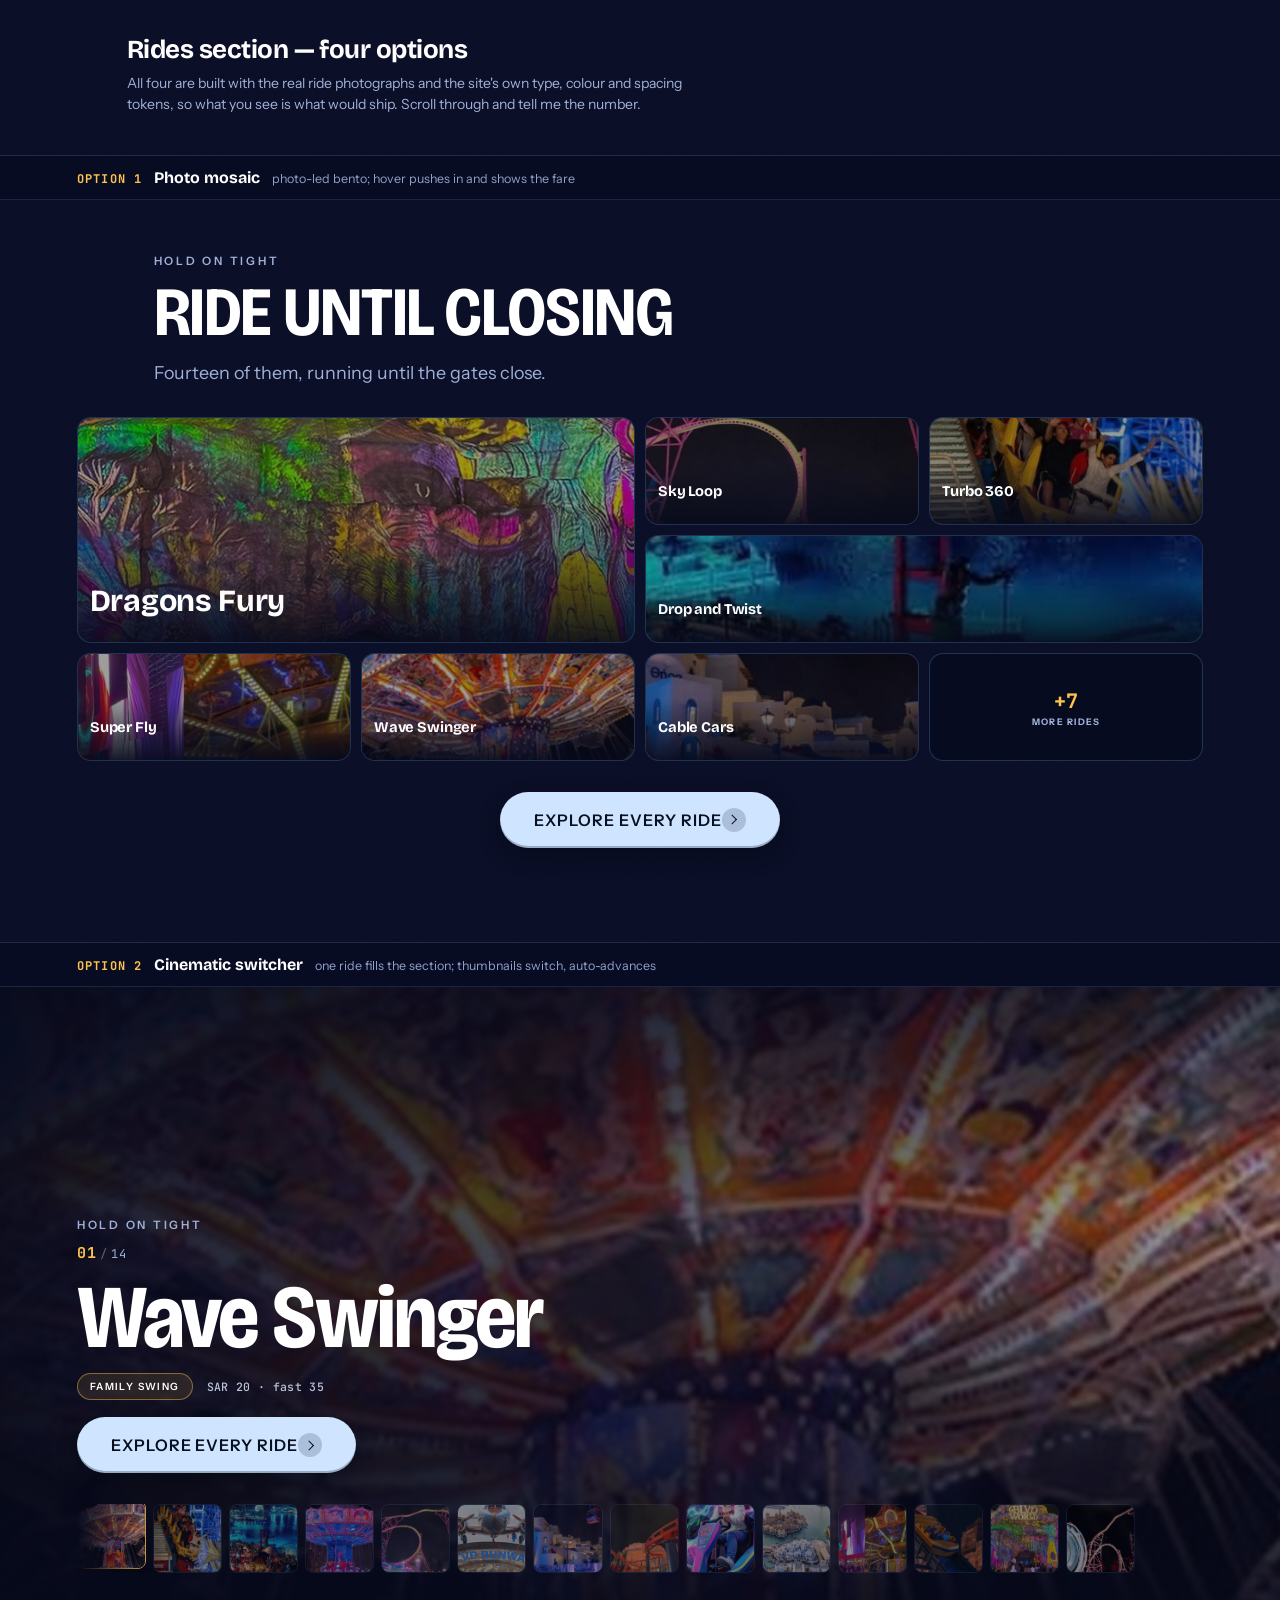
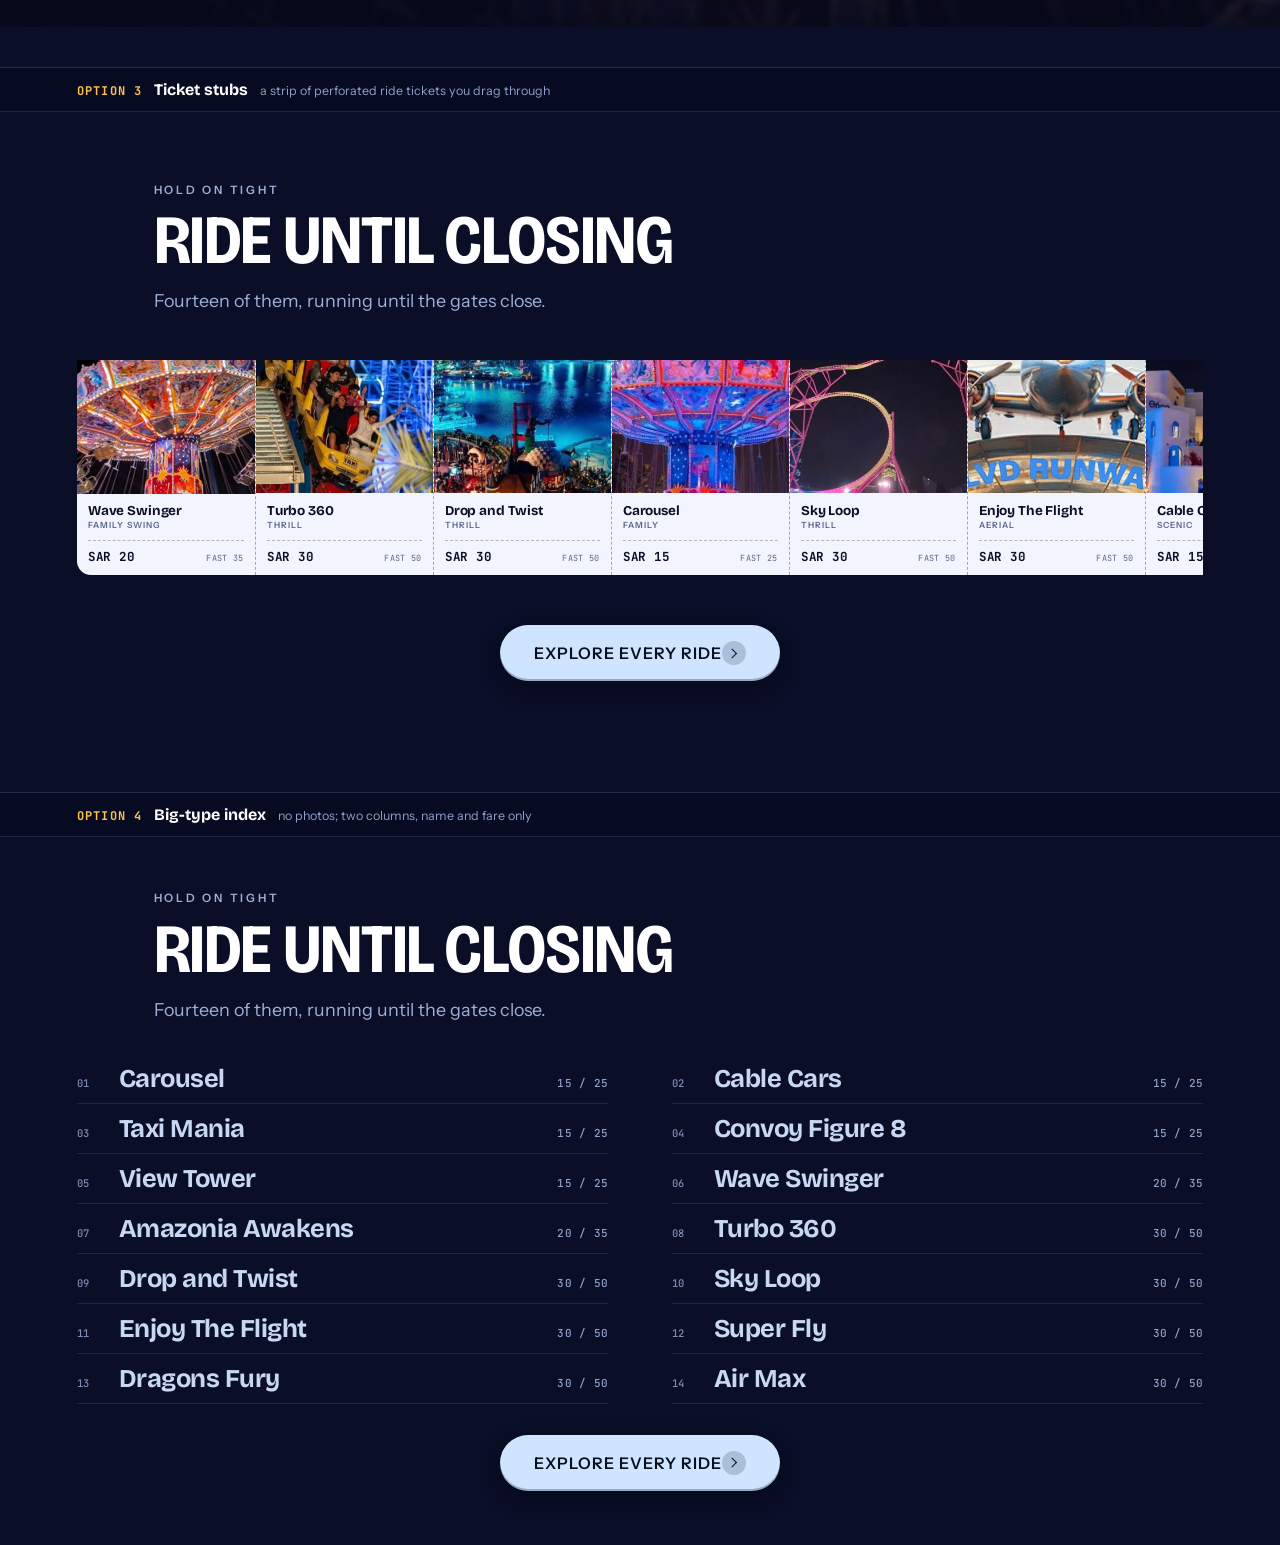
==== rides-options.html @ 9989fc98 "Zone descriptions to one line; add a rides-section comparison page The zone caption wrapped to two l" ====
<!DOCTYPE html>
<html lang="en">
<head>
<meta charset="UTF-8" />
<meta name="viewport" content="width=device-width, initial-scale=1.0" />
<title>Rides section — four options</title>
<link rel="preconnect" href="https://fonts.googleapis.com" />
<link rel="preconnect" href="https://fonts.gstatic.com" crossorigin />
<link href="https://fonts.googleapis.com/css2?family=Bricolage+Grotesque:opsz,wdth,wght@12..96,75..100,600..800&family=Instrument+Sans:wght@400;500;600;700&family=JetBrains+Mono:wght@400;500;700&display=swap" rel="stylesheet" />
<link rel="stylesheet" href="css/main.css?v=372" />
<style>
  /* just the scaffolding for comparing — none of this ships.
     main.css locks html/body for the app shell, so this page unlocks them. */
  html, body { height: auto !important; overflow: visible !important; }
  body { background: #0a0e26; }
  .pick { padding: 34px var(--sec-x) 0; max-width: 1180px; margin-inline: auto; }
  .pick h1 { font-family: var(--disp); font-weight: 700; font-size: 26px; color: #fff; letter-spacing: -.02em; }
  .pick p { font-family: var(--body); color: #9fb0d8; font-size: 14px; margin-top: 8px; max-width: 62ch; line-height: 1.5; }
  .opt { position: relative; border-top: 1px solid rgba(124,196,255,.16); margin-top: 40px; }
  .opt-tag {
    position: sticky; top: 0; z-index: 40;
    display: flex; align-items: baseline; gap: 12px;
    padding: 12px var(--sec-x); background: rgba(8,12,34,.94); backdrop-filter: blur(10px);
    border-bottom: 1px solid rgba(124,196,255,.14);
  }
  .opt-tag b { font-family: var(--mono); font-size: 12px; font-weight: 700; color: var(--pick); letter-spacing: .1em; }
  .opt-tag span { font-family: var(--disp); font-weight: 700; font-size: 16px; color: #fff; }
  .opt-tag i { font-family: var(--body); font-style: normal; font-size: 12.5px; color: #8fa0c8; }
  .stage { min-height: 640px; display: grid; }
</style>
</head>
<body class="typo-body">

<div class="pick">
  <h1>Rides section — four options</h1>
  <p>All four are built with the real ride photographs and the site's own type, colour and spacing
     tokens, so what you see is what would ship. Scroll through and tell me the number.</p>
</div>

<!-- ══════════ A — PHOTO MOSAIC ══════════ -->
<section class="opt">
  <div class="opt-tag"><b>OPTION 1</b><span>Photo mosaic</span><i>photo-led bento; hover pushes in and shows the fare</i></div>
  <div class="stage">
    <section class="ridemos" id="opt-mosaic">
      <div class="rt-head">
        <p class="eyebrow"><span class="sec-num">02</span> HOLD ON TIGHT</p>
        <h2 class="sec-title">RIDE UNTIL CLOSING</h2>
        <p class="sec-sub">Fourteen of them, running until the gates close.</p>
      </div>
      <div class="rm-grid" id="rm-grid"></div>
      <div class="rt-foot">
        <a class="pill solid big-pill" href="#">EXPLORE EVERY RIDE<i class="rc-arrow"></i></a>
      </div>
    </section>
  </div>
</section>

<!-- ══════════ B — CINEMATIC SWITCHER ══════════ -->
<section class="opt">
  <div class="opt-tag"><b>OPTION 2</b><span>Cinematic switcher</span><i>one ride fills the section; thumbnails switch, auto-advances</i></div>
  <div class="stage">
    <section class="ridecine" id="opt-cine">
      <div class="rc-plates" id="rc-plates"></div>
      <div class="rc-veil"></div>
      <div class="rc-copy">
        <p class="eyebrow"><span class="sec-num">02</span> HOLD ON TIGHT</p>
        <p class="rc-idx"><b id="rc-no">01</b><i>/</i>14</p>
        <h2 class="sec-title" id="rc-name">Wave Swinger</h2>
        <p class="rc-meta"><span id="rc-kind">FAMILY SWING</span><em id="rc-fare">SAR 20 · fast 35</em></p>
        <a class="pill solid big-pill" href="#">EXPLORE EVERY RIDE<i class="rc-arrow"></i></a>
      </div>
      <div class="rc-strip" id="rc-strip"></div>
    </section>
  </div>
</section>

<!-- ══════════ C — TICKET STUBS ══════════ -->
<section class="opt">
  <div class="opt-tag"><b>OPTION 3</b><span>Ticket stubs</span><i>a strip of perforated ride tickets you drag through</i></div>
  <div class="stage">
    <section class="ridestub" id="opt-stub">
      <div class="rt-head">
        <p class="eyebrow"><span class="sec-num">02</span> HOLD ON TIGHT</p>
        <h2 class="sec-title">RIDE UNTIL CLOSING</h2>
        <p class="sec-sub">Fourteen of them, running until the gates close.</p>
      </div>
      <div class="rs-strip" id="rs-strip"></div>
      <div class="rt-foot">
        <a class="pill solid big-pill" href="#">EXPLORE EVERY RIDE<i class="rc-arrow"></i></a>
      </div>
    </section>
  </div>
</section>

<!-- ══════════ D — BIG-TYPE INDEX ══════════ -->
<section class="opt">
  <div class="opt-tag"><b>OPTION 4</b><span>Big-type index</span><i>no photos; two columns, name and fare only</i></div>
  <div class="stage">
    <section class="rideidx" id="opt-idx">
      <div class="rt-head">
        <p class="eyebrow"><span class="sec-num">02</span> HOLD ON TIGHT</p>
        <h2 class="sec-title">RIDE UNTIL CLOSING</h2>
        <p class="sec-sub">Fourteen of them, running until the gates close.</p>
      </div>
      <ol class="ri-list" id="ri-list"></ol>
      <div class="rt-foot">
        <a class="pill solid big-pill" href="#">EXPLORE EVERY RIDE<i class="rc-arrow"></i></a>
      </div>
    </section>
  </div>
</section>

<style>
/* ══════════ 1 · PHOTO MOSAIC ══════════ */
.ridemos {
  padding: var(--sec-y) var(--sec-x);
  display: grid; justify-items: center; align-content: center; gap: var(--sp-4);
}
.ridemos > * { width: 100%; max-width: min(1180px, 100%); }
.rm-grid {
  display: grid; gap: 10px;
  grid-template-columns: repeat(4, minmax(0, 1fr));
  grid-auto-rows: clamp(84px, 12vh, 118px);
}
.rm-tile {
  position: relative; display: block; overflow: hidden;
  border-radius: var(--r-md); border: var(--b-1); background: var(--s-well);
  transition: transform .5s var(--ease), border-color .5s var(--ease), box-shadow .5s var(--ease);
}
.rm-tile:nth-child(1) { grid-column: span 2; grid-row: span 2; }
.rm-tile:nth-child(4) { grid-column: span 2; }
.rm-tile img {
  position: absolute; inset: 0; width: 100%; height: 100%; object-fit: cover;
  filter: saturate(.95) brightness(.62); transition: filter .5s var(--ease), transform .7s var(--ease);
}
.rm-tile::after {
  content: ''; position: absolute; inset: 0;
  background: linear-gradient(180deg, transparent 42%, rgba(6,9,26,.9) 100%);
}
.rm-cap {
  position: absolute; left: 12px; right: 12px; bottom: 10px; z-index: 2;
  display: grid; gap: 2px;
}
.rm-cap b {
  font-family: var(--disp); font-weight: 700; color: #fff; line-height: 1.05;
  font-size: clamp(12px, 1.15vw, 15px); letter-spacing: -.01em;
}
.rm-tile:nth-child(1) .rm-cap b { font-size: clamp(20px, 2.4vw, 34px); }
.rm-cap span {
  font-family: var(--mono); font-size: 9.5px; font-weight: 500; color: rgba(226,236,255,.7);
  opacity: 0; transform: translateY(4px);
  transition: opacity .4s var(--ease), transform .4s var(--ease);
}
.rm-tile:hover { transform: translateY(-4px); border-color: var(--b-3); box-shadow: var(--sh-2); }
.rm-tile:hover img { filter: saturate(1.05) brightness(.86); transform: scale(1.05); }
.rm-tile:hover .rm-cap span { opacity: 1; transform: translateY(0); }
.rm-more {
  display: grid; place-content: center; gap: 2px; text-align: center;
  border-radius: var(--r-md); border: var(--b-2); background: var(--s-float);
  font-family: var(--disp); font-weight: 700; color: #fff;
}
.rm-more b { font-family: var(--mono); font-size: 20px; color: var(--pick); }
.rm-more span { font-family: var(--ui); font-size: 9px; letter-spacing: .14em; color: #9fb0d8; text-transform: uppercase; }

/* ══════════ 2 · CINEMATIC SWITCHER ══════════ */
.ridecine {
  position: relative; overflow: hidden; min-height: 640px;
  display: grid; align-content: end; gap: var(--sp-4);
  padding: var(--sec-y) var(--sec-x);
}
.rc-plates { position: absolute; inset: 0; }
.rc-plate { position: absolute; inset: 0; opacity: 0; transition: opacity 1s var(--ease); }
.rc-plate.on { opacity: 1; }
.rc-plate img { width: 100%; height: 100%; object-fit: cover; transform: scale(1.04); }
.rc-veil {
  position: absolute; inset: 0;
  background:
    linear-gradient(90deg, rgba(6,9,26,.94) 0%, rgba(6,9,26,.7) 46%, rgba(6,9,26,.34) 100%),
    linear-gradient(180deg, rgba(6,9,26,.7), transparent 34%, rgba(6,9,26,.92));
}
.rc-copy {
  position: relative; z-index: 2; display: grid; justify-items: start; gap: var(--sp-2);
  width: 100%; max-width: min(1180px, 100%); margin-inline: auto;
}
.rc-idx { font-family: var(--mono); font-size: 12px; color: #9fb0d8; letter-spacing: .08em; }
.rc-idx b { color: var(--pick); font-weight: 700; font-size: 15px; }
.rc-idx i { opacity: .5; padding: 0 3px; font-style: normal; }
.ridecine .sec-title { text-align: left; font-size: clamp(38px, 7vw, 92px); }
.rc-meta { display: flex; align-items: center; gap: 14px; }
.rc-meta span {
  font-family: var(--ui); font-weight: 600; font-size: 10px; letter-spacing: .14em;
  text-transform: uppercase; color: #fff;
  padding: 6px 12px; border-radius: var(--r-pill); border: var(--b-gold); background: var(--s-gold);
}
.rc-meta em {
  font-family: var(--mono); font-style: normal; font-size: 11.5px; font-weight: 500;
  color: rgba(226,236,255,.82); letter-spacing: .03em;
}
.rc-copy .pill { margin-top: 6px; }
.rc-strip {
  position: relative; z-index: 2;
  display: flex; gap: 7px; overflow-x: auto; scrollbar-width: none;
  width: 100%; max-width: min(1180px, 100%); margin-inline: auto;
}
.rc-strip::-webkit-scrollbar { display: none; }
.rc-thumb {
  position: relative; flex: none; width: clamp(48px, 5.4vw, 70px); aspect-ratio: 1;
  border-radius: var(--r-sm); overflow: hidden; cursor: pointer;
  border: 1px solid rgba(124,196,255,.2); opacity: .5;
  transition: opacity .4s var(--ease), transform .4s var(--ease), border-color .4s var(--ease);
}
.rc-thumb img { width: 100%; height: 100%; object-fit: cover; }
.rc-thumb:hover { opacity: .85; transform: translateY(-2px); }
.rc-thumb.on { opacity: 1; border-color: var(--pick); transform: translateY(-4px); box-shadow: var(--sh-1); }

/* ══════════ 3 · TICKET STUBS ══════════ */
.ridestub {
  padding: var(--sec-y) var(--sec-x);
  display: grid; justify-items: center; align-content: center; gap: var(--sp-4);
}
.ridestub > * { width: 100%; max-width: min(1180px, 100%); }
.rs-strip {
  display: flex; gap: 0; overflow-x: auto; padding: 14px 0 20px;
  scrollbar-width: none; scroll-snap-type: x proximity;
}
.rs-strip::-webkit-scrollbar { display: none; }
.rs-stub {
  position: relative; flex: none; scroll-snap-align: center;
  width: clamp(132px, 15vw, 178px);
  display: grid; grid-template-rows: 1fr auto auto;
  background: #f2f5fd; color: #0a0f28; cursor: pointer;
  transition: transform .45s var(--ease), box-shadow .45s var(--ease);
  /* the perforation between stubs */
  border-left: 1.5px dashed rgba(10,15,40,.34);
}
.rs-stub:first-child { border-left: 0; border-radius: var(--r-md) 0 0 var(--r-md); }
.rs-stub:last-child  { border-radius: 0 var(--r-md) var(--r-md) 0; }
.rs-shot { position: relative; overflow: hidden; aspect-ratio: 4/3; background: #0a0f28; }
.rs-shot img { width: 100%; height: 100%; object-fit: cover; }
.rs-body { padding: 9px 11px 4px; display: grid; gap: 2px; }
.rs-body b { font-family: var(--disp); font-weight: 700; font-size: 13.5px; line-height: 1.12; letter-spacing: -.01em; }
.rs-body span { font-family: var(--ui); font-size: 8.5px; font-weight: 600; letter-spacing: .12em; text-transform: uppercase; color: #5a6690; }
.rs-foot {
  margin: 6px 11px 10px; padding-top: 7px; border-top: 1px dashed rgba(10,15,40,.28);
  display: flex; align-items: baseline; justify-content: space-between;
}
.rs-foot em { font-family: var(--mono); font-style: normal; font-weight: 700; font-size: 12.5px; letter-spacing: -.02em; }
.rs-foot i { font-family: var(--mono); font-style: normal; font-size: 8.5px; color: #5a6690; letter-spacing: .04em; }
.rs-stub:hover { transform: translateY(-9px) rotate(-1deg); box-shadow: var(--sh-3); z-index: 3; }
.rs-hint { font-family: var(--mono); font-size: 10px; color: #8fa0c8; letter-spacing: .1em; text-align: center; }

/* ══════════ 4 · BIG-TYPE INDEX ══════════ */
.rideidx {
  padding: var(--sec-y) var(--sec-x);
  display: grid; justify-items: center; align-content: center; gap: var(--sp-4);
}
.rideidx > * { width: 100%; max-width: min(1180px, 100%); }
.ri-list {
  list-style: none; margin: 0; padding: 0;
  display: grid; grid-template-columns: repeat(2, minmax(0, 1fr)); column-gap: clamp(28px, 5vw, 72px);
}
.ri-row {
  display: grid; grid-template-columns: 30px 1fr auto; align-items: baseline; gap: 12px;
  padding: 9px 0; border-bottom: 1px solid rgba(124,196,255,.13);
  cursor: pointer; transition: border-color .35s var(--ease);
}
.ri-row:hover { border-color: rgba(255,194,77,.5); }
.ri-no { font-family: var(--mono); font-size: 10.5px; font-weight: 500; color: #7f8db4; }
.ri-name {
  font-family: var(--disp); font-weight: 700; font-size: clamp(17px, 2vw, 26px);
  letter-spacing: -.02em; color: #c8d7f2; transition: color .35s var(--ease);
}
.ri-row:hover .ri-name { color: #fff; }
.ri-fare { font-family: var(--mono); font-size: 11px; font-weight: 500; color: #8fa0c8; letter-spacing: .02em; }
.ri-row:hover .ri-fare { color: var(--pick); }
@media (max-width: 720px) { .ri-list { grid-template-columns: minmax(0, 1fr); } .rm-grid { grid-template-columns: repeat(2, minmax(0,1fr)); } }
</style>

<script src="js/data.js?v=372"></script>
<script>
(function () {
  const R = window.WBK.rides;
  const HEAT = { THRILL: 3, AERIAL: 3, ADVENTURE: 2, "FAMILY SWING": 2, FAMILY: 1, SCENIC: 1 };

  /* 1 — mosaic: the seven biggest names get a tile, the rest a counter */
  const FEATURE = ["Dragons Fury", "Sky Loop", "Turbo 360", "Drop and Twist", "Super Fly", "Wave Swinger", "Cable Cars"];
  const feat = FEATURE.map((n) => R.find((r) => r.name === n)).filter(Boolean);
  document.getElementById("rm-grid").innerHTML =
    feat.map((r) => `
      <a class="rm-tile" href="#">
        <img src="img/rides/${r.img}" alt="${r.name}" loading="lazy">
        <span class="rm-cap"><b>${r.name}</b><span>SAR ${r.reg} · fast ${r.fast}</span></span>
      </a>`).join("") +
    `<a class="rm-more" href="#"><b>+${R.length - feat.length}</b><span>more rides</span></a>`;

  /* 2 — cinematic switcher */
  const plates = document.getElementById("rc-plates");
  const strip = document.getElementById("rc-strip");
  plates.innerHTML = R.map((r, i) => `
    <div class="rc-plate${i ? "" : " on"}"><img src="img/rides/${r.img}" alt="" loading="${i ? "lazy" : "eager"}"></div>`).join("");
  strip.innerHTML = R.map((r, i) => `
    <button class="rc-thumb${i ? "" : " on"}" data-i="${i}" aria-label="${r.name}">
      <img src="img/rides/${r.img}" alt="" loading="lazy"></button>`).join("");
  const pl = [...plates.children], th = [...strip.children];
  const no = document.getElementById("rc-no"), nm = document.getElementById("rc-name");
  const kd = document.getElementById("rc-kind"), fa = document.getElementById("rc-fare");
  let ci = 0, timer = null;
  function goCine(i) {
    ci = (i + R.length) % R.length;
    const r = R[ci];
    pl.forEach((p, n) => p.classList.toggle("on", n === ci));
    th.forEach((t, n) => t.classList.toggle("on", n === ci));
    no.textContent = String(ci + 1).padStart(2, "0");
    nm.textContent = r.name; kd.textContent = r.kind;
    fa.textContent = `SAR ${r.reg} · fast ${r.fast}`;
    th[ci].scrollIntoView({ inline: "center", block: "nearest", behavior: "smooth" });
  }
  strip.addEventListener("click", (e) => {
    const t = e.target.closest(".rc-thumb");
    if (t) { clearInterval(timer); goCine(+t.dataset.i); }
  });
  timer = setInterval(() => goCine(ci + 1), 3800);

  /* 3 — ticket stubs */
  document.getElementById("rs-strip").innerHTML = R.map((r) => `
    <div class="rs-stub">
      <span class="rs-shot"><img src="img/rides/${r.img}" alt="" loading="lazy"></span>
      <div class="rs-body"><b>${r.name}</b><span>${r.kind}</span></div>
      <div class="rs-foot"><em>SAR ${r.reg}</em><i>FAST ${r.fast}</i></div>
    </div>`).join("");

  /* 4 — big-type index, sorted gentlest first */
  const sorted = [...R].sort((a, b) => (HEAT[a.kind] || 2) - (HEAT[b.kind] || 2));
  document.getElementById("ri-list").innerHTML = sorted.map((r, i) => `
    <li class="ri-row">
      <span class="ri-no">${String(i + 1).padStart(2, "0")}</span>
      <span class="ri-name">${r.name}</span>
      <span class="ri-fare">${r.reg} / ${r.fast}</span>
    </li>`).join("");
})();
</script>
</body>
</html>
---- css/main.css ----
/* ═══════════════ TOKENS ═══════════════ */
:root {
  --bg: #05060f;
  --bg-2: #0a0e2a;
  --ink: #eaf2ff;
  --dim: #9fb0d8;
  --blue: #4da6ff;
  --blue-soft: #9fd0ff;
  --cyan: #35e0ff;
  --magenta: #ff3ec8;
  --purple: #8b5cf6;
  --gold: #ffc24d;
  /* Solid buttons are one flat colour. A gradient on a button reads as a stock
     component rather than a decision, and it fought the mono figures sitting
     next to it. */
  --btn: #cfe4ff;          /* the solid button's face */
  --btn-ink: #08101f;      /* and the ink on it */
  --pick: #ffc24d;         /* a chosen chip */
  /* This is a listings publication — twenty countries, a nightly schedule, a
     rate card — so it is set like a printed programme.
     Bricolage Grotesque carries the display voice: variable on optical size and
     width, with letterforms odd enough (that g, that R) to be recognisable
     rather than the same wide grotesque every dark site reaches for.
     Instrument Sans reads: warm, neutral, unworn.
     JetBrains Mono is for FIGURES ONLY — times, prices, counts, durations, the
     numbers hanging beside each section. Never for prose, never for decoration.
     That is what makes a programme look set rather than styled. */
  --disp: 'Bricolage Grotesque', 'Instrument Sans', system-ui, sans-serif;
  --body: 'Instrument Sans', system-ui, -apple-system, sans-serif;
  --ui: 'Instrument Sans', system-ui, -apple-system, sans-serif;   /* labels, chips, buttons */
  --mono: 'JetBrains Mono', ui-monospace, 'SFMono-Regular', Menlo, monospace;
  --ease: cubic-bezier(.32,.72,0,1);
  --hand: 'Caveat', cursive;
  /* the park map's own backdrop, sampled from the artwork's edges, so the map
     page and the plan on it are one continuous surface */
  --map-bg: #223a76;

  /* ── the design system ──
     Every surface, edge, corner and shadow on the site comes from one of these.
     Sections were each inventing their own — 23 radii, 33 borders, 35 shadows —
     which is why the page read as a dozen styles rather than one. */
  /* corners: pill, card, media, chip */
  --r-pill: 999px;
  --r-lg: 20px;
  --r-md: 14px;
  --r-sm: 8px;
  /* surfaces: a well inside a card, a card, chrome floating over artwork */
  --s-well: rgba(124, 196, 255, .06);
  --s-card: linear-gradient(180deg, rgba(20, 28, 72, .62), rgba(10, 14, 40, .86));
  --s-float: rgba(6, 10, 30, .8);
  --s-gold: rgba(255, 194, 77, .1);
  /* edges: quiet, default, roused, chosen */
  --b-1: 1px solid rgba(124, 196, 255, .14);
  --b-2: 1px solid rgba(124, 196, 255, .22);
  --b-3: 1px solid rgba(199, 226, 255, .5);
  --b-gold: 1px solid rgba(255, 194, 77, .45);
  /* depth: resting, lifted, floating — plus the top-edge highlight */
  --sh-1: 0 8px 20px rgba(2, 4, 14, .4);
  --sh-2: 0 18px 40px rgba(2, 4, 14, .5);
  --sh-3: 0 26px 60px rgba(2, 4, 14, .62);
  --sh-in: inset 0 1px 0 rgba(255, 255, 255, .07);
  /* the rhythm every section is set to */
  --sec-y: clamp(30px, 6vh, 64px);
  --sec-x: 6vw;
  /* one vertical scale, used everywhere instead of a per-section guess:
     sp-2 inside a head, sp-3 head to body, sp-4 between a section's blocks,
     sp-5 where a section needs a real break in it */
  --sp-1: clamp(5px, .7vh, 8px);
  --sp-2: clamp(9px, 1.3vh, 14px);
  --sp-3: clamp(15px, 2.1vh, 24px);
  --sp-4: clamp(24px, 3.4vh, 42px);
  --sp-5: clamp(34px, 5vh, 60px);
}

* { margin: 0; padding: 0; box-sizing: border-box; }
html, body {
  height: 100%; overflow: hidden; background: var(--bg); color: var(--ink);
  font-family: var(--body);
  font-optical-sizing: auto;          /* let both faces pick their size-specific cut */
  -webkit-font-smoothing: antialiased; -moz-osx-font-smoothing: grayscale;
  text-rendering: optimizeLegibility;
}
/* running text gets a comfortable measure and leading */
.sec-sub { max-width: 66ch; }

/* ── one head block per section, set like a programme's ──
   Left-set with the section's number hanging out in the margin beside it, and a
   rule under the eyebrow. Twelve sections had each centre-stacked this
   independently — eyebrow, title, sub, all on the axis — which is the single
   thing that made every section read the same. */
.zs-head, .rc-head, .pk-head, .rx-head, .bd-head, .eats-head, .shows-head,
.gal-head, .faq-head, .sp-head, .pm-head, .rt-head, .cash-head {
  position: relative;
  display: grid; gap: var(--sp-2); justify-items: start; text-align: left;
  width: 100%; max-width: min(1180px, 100%);
  margin-inline: auto; padding: 0 var(--sec-x);
}
.zs-head .sec-title, .rc-head .sec-title, .pk-head .sec-title, .rx-head .sec-title,
.bd-head .sec-title, .eats-head .sec-title, .shows-head .sec-title,
.gal-head .sec-title, .faq-head .sec-title, .sp-head .sec-title, .pm-head .sec-title,
.cash-head .sec-title {
  max-width: 22ch;
}
.zs-head .sec-sub, .rc-head .sec-sub, .pk-head .sec-sub, .rx-head .sec-sub,
.bd-head .sec-sub, .eats-head .sec-sub, .shows-head .sec-sub,
.gal-head .sec-sub, .faq-head .sec-sub, .sp-head .sec-sub, .pm-head .sec-sub,
.cash-head .sec-sub {
  max-width: 48ch;
}
/* The number hangs in the margin — but only where there is a margin to hang in.
   Below that it sits inline before the label, because an absolutely positioned
   number with nowhere to go lands on top of the words. */
.eyebrow { display: inline-flex; align-items: baseline; gap: .9em; }
.eyebrow > .sec-num { margin: 0; font-size: 11px; opacity: 1; }
@media (min-width: 1120px) {
  .eyebrow > .sec-num { position: absolute; left: -46px; top: .1em; }
}
/* the rules run the width of the head's text, not the whole column */
.eyebrow::after { right: auto; width: 100%; min-width: 180px; }

/* ── headings set themselves as they scroll in ──
   Each word sits in its own clipping box and rises out of it, so the line
   assembles rather than fading. Split once at boot by js/headings.js. */
.sec-title .sw { display: inline-block; overflow: hidden; vertical-align: bottom; padding-bottom: .06em; }
.sec-title .sw-i {
  display: inline-block; transform: translateY(105%);
  transition: transform .78s var(--ease); transition-delay: var(--wd, 0ms);
}
.sec-title.set .sw-i { transform: none; }
/* the eyebrow draws its rule as the heading lands */
.eyebrow { position: relative; }
.eyebrow > .sec-num { transition: opacity .5s var(--ease) .1s; }
.eyebrow:not(.set) > .sec-num { opacity: 0; }
.eyebrow::after {
  content: ''; position: absolute; left: 0; right: 0; bottom: -8px; height: 1px;
  transform: scaleX(0); transform-origin: left center;
  background: linear-gradient(90deg, var(--gold), transparent);
  transition: transform .9s var(--ease) .15s;
}
.eyebrow.set::after { transform: scaleX(1); }
/* the rule always draws from the left, the way a rule under a standfirst does */
@media (prefers-reduced-motion: reduce) {
  .sec-title .sw-i { transform: none; transition: none; }
  .eyebrow::after { transform: scaleX(1); transition: none; }
  .eyebrow:not(.set) > .sec-num { opacity: 1; }
}
button { font-family: inherit; color: inherit; background: none; border: none; cursor: pointer; }
a { color: inherit; text-decoration: none; }

/* ═══════════════ FILM GRAIN + SCROLL PROGRESS ═══════════════ */
/* a faint animated grain unifies the photo cut-outs with the flat UI */
body::after {
  content: ''; position: fixed; inset: -50%; z-index: 200; pointer-events: none;
  opacity: .045; mix-blend-mode: overlay;
  background-image: url("data:image/svg+xml,%3Csvg xmlns='http://www.w3.org/2000/svg' width='140' height='140'%3E%3Cfilter id='n'%3E%3CfeTurbulence type='fractalNoise' baseFrequency='.85' numOctaves='3'/%3E%3C/filter%3E%3Crect width='140' height='140' filter='url(%23n)'/%3E%3C/svg%3E");
  animation: grain 1.1s steps(3) infinite;
}
@keyframes grain {
  0%, 100% { transform: translate(0, 0); }
  33% { transform: translate(-3%, 2%); }
  66% { transform: translate(2%, -3%); }
}
@media (prefers-reduced-motion: reduce) { body::after { animation: none; } }

#scroll-rail {
  position: fixed; top: 0; left: 0; right: 0; height: 2px; z-index: 150;
  pointer-events: none; opacity: 0; transition: opacity .4s;
}
body.route-home #scroll-rail { opacity: 1; }
#scroll-rail i {
  display: block; height: 100%; width: 0%;
  background: linear-gradient(90deg, #35e0ff, #4da6ff 45%, #ff3ec8);
}

/* section index labels */
.sec-num {
  font-family: var(--ui); font-weight: 600; font-size: .78em; letter-spacing: .1em; color: var(--cyan);
  margin-right: .7em; opacity: .85;
}

/* one heading voice for every section: display face, sky-to-blue wash */
.sec-title {
  font-family: var(--disp); font-weight: 700;
  font-size: clamp(34px, 5.4vw, 76px); line-height: .96; letter-spacing: -.02em;
  /* Bricolage runs wide, so the display sizes want a narrower cut of it */
  font-stretch: 88%; font-variation-settings: 'wdth' 88;
  color: #fff;
}
.sec-sub { font-size: clamp(15px, 1.4vw, 18px); font-weight: 400; color: var(--dim); line-height: 1.62; }

/* ── keyboard focus: visible, in-brand, never a browser default ── */
:focus-visible {
  outline: 2px solid var(--gold);
  outline-offset: 3px;
  border-radius: var(--r-sm);
}
a:focus-visible, button:focus-visible, input:focus-visible, [tabindex]:focus-visible {
  outline: 2px solid var(--gold);
  outline-offset: 3px;
}
.pill:focus-visible, .tk-cta:focus-visible { outline-offset: 4px; }
/* dots are small by design — give them a real touch target. The map badges
   carry their own pad instead (.pb-hit), which also covers the printed name. */
.fan-dots button, .sp-plate { position: relative; }
.fan-dots button::after {
  content: ''; position: absolute; left: 50%; top: 50%;
  width: 44px; height: 44px; transform: translate(-50%, -50%);
}
/* honour a request for less motion across the board */
@media (prefers-reduced-motion: reduce) {
  *, *::before, *::after {
    animation-duration: .01ms !important;
    animation-iteration-count: 1 !important;
    transition-duration: .01ms !important;
    scroll-behavior: auto !important;
  }
}

/* ═══════════════ VIEWS ═══════════════ */
.view {
  position: fixed; inset: 0; opacity: 0; pointer-events: none;
  transition: opacity .7s ease, filter .7s ease; filter: blur(14px);
  display: flex; align-items: center; justify-content: center; flex-direction: column;
}
.view.active { opacity: 1; pointer-events: auto; filter: blur(0); }

.stars { position: absolute; inset: 0; width: 100%; height: 100%; }
/* the shared backdrop: stays put while the sections scroll over it */
/* the id keeps this ahead of the later `.stars { position: absolute }` rule,
   which would otherwise let the sky scroll away with the hero */
#stars-page.page-sky { position: fixed; inset: 0; z-index: 0; pointer-events: none; }

/* ═══════════════ BRAND LOCKUP ═══════════════ */
.brand-lockup { display: inline-flex; align-items: baseline; gap: .45em; user-select: none; }
.brand-lockup .wb {
  font-family: var(--body); font-weight: 600; letter-spacing: -.02em; color: #fff;
  text-shadow: 0 2px 10px rgba(4, 6, 20, .7);
}
.brand-lockup .rs {
  font-family: var(--disp); font-weight: 700; letter-spacing: -.01em; color: #fff;
  -webkit-text-stroke: 1px rgba(210,240,255,.9);
  text-shadow: 0 2px 10px rgba(4, 6, 20, .7);
}
.brand-lockup.big  { font-size: 46px; } .brand-lockup.big .rs { font-size: 1.25em; }
.brand-lockup.med  { font-size: 26px; } .brand-lockup.med .rs { font-size: 1.25em; }
.brand-lockup.small{ font-size: 17px; } .brand-lockup.small .rs { font-size: 1.2em; }

/* official logo image */
.brand-img { display: block; filter: brightness(0) invert(1) drop-shadow(0 4px 14px rgba(2,4,14,.5)); }
.brand-img.big   { height: 200px; width: auto; }
.brand-img.med   { height: 140px; width: auto; }
.brand-img.small { height: 104px; width: auto; margin: -28px 0 -28px -10px; }

/* ═══════════════ LOADER ═══════════════ */
#view-loader { background: radial-gradient(120% 90% at 30% 20%, #0d1330 0%, #05060f 55%, #140a20 100%); }
.loader-inner { text-align: center; display: grid; gap: 42px; justify-items: center; }
.loader-bar { width: 240px; height: 6px; border-radius: var(--r-pill); background: rgba(159,176,216,.18); overflow: hidden; }
.loader-bar i { display: block; height: 100%; width: 0%; border-radius: var(--r-pill); background: var(--btn); transition: width .25s ease; }

/* ═══════════════ INTRO ═══════════════ */
#view-intro { background: linear-gradient(180deg, #060a1e 0%, #0b1030 45%, #170b2c 100%); }
.intro-copy { position: relative; text-align: center; display: grid; gap: 34px; padding: 0 8vw; max-width: 1000px; }
.type-line {
  font-family: var(--disp); font-weight: 700; font-size: clamp(20px, 3.4vw, 44px); letter-spacing: -.01em; line-height: 1.25;
  color: #fff; min-height: 1.2em;
  text-shadow: 0 2px 10px rgba(4, 6, 20, .7);
  opacity: 0; transform: translateY(10px); transition: opacity .4s, transform .4s;
}
.type-line.on { opacity: 1; transform: none; }
.type-line .caret { border-right: 3px solid var(--cyan); animation: blink .7s steps(1) infinite; }
@keyframes blink { 50% { border-color: transparent; } }
.intro-logo { justify-self: center; transition: opacity .8s, transform .8s; }
.hidden-soft { opacity: 0; transform: scale(.92); }
.skip-btn {
  position: absolute; bottom: 7vh; left: 50%; transform: translateX(-50%);
  font-family: var(--ui); font-weight: 600; letter-spacing: .1em; font-size: 15px; color: #cfe4ff; padding-bottom: 6px;
  border-bottom: 3px solid var(--blue);
}
.skip-btn:hover { color: #fff; }

/* ═══════════════ HOME / STREET SCENE ═══════════════ */
#view-home {
  background: linear-gradient(180deg, #060a1e 0%, #0b1030 45%, #170b2c 100%);
  display: block; overflow-x: hidden; overflow-y: auto; scroll-behavior: smooth;
  /* one section per gesture. scroll-snap-stop: always on each section is what
     makes a single wheel flick land on the next one rather than skimming past
     two; mandatory keeps it settled. A section taller than the stage still
     scrolls freely inside itself, so nothing is ever unreachable. */
  scroll-snap-type: y mandatory;
}
#view-home:not(.active) { overflow: hidden; }
.street {
  position: sticky; top: 0; height: 100vh; overflow: hidden;
  perspective: 780px; perspective-origin: 50% 42%;
  background: linear-gradient(180deg, #060a1e 0%, #0b1030 45%, #170b2c 100%);
  display: flex; align-items: center; justify-content: center;
}
.scene { position: absolute; inset: 0; transform-style: preserve-3d; }
.landmarks, .lm-scrim, .props, .stars { position: absolute; inset: 0; }
.street > .landmarks { translate: 0 var(--scenelift, 0); transition: translate .1s linear; }
/* light that swells from below as the landmarks are drawn into the planet */
.fold-bloom {
  position: absolute; left: 50%; bottom: -34vh; width: 150vw; height: 76vh;
  transform: translateX(-50%) scale(var(--bloom-s, .6));
  opacity: var(--bloom-o, 0); pointer-events: none; z-index: 4;
  background:
    radial-gradient(50% 50% at 50% 50%, rgba(143, 196, 255, .5), rgba(77, 166, 255, .18) 42%, transparent 70%);
  filter: blur(6px);
}

.layer { will-change: transform; }

/* plain hero: hide the CSS street scenery, keep starfield */
.street.plain .wall, .street.plain .wheel-wrap,
.street.plain .strings, .street.plain .ground { display: none; }

/* walls */
.wall {
  position: absolute; top: -6%; height: 96%; width: 58%;
  transform-style: preserve-3d; backface-visibility: hidden;
}
.wall.left  { left: -13.5%;  transform: rotateY(58deg);  transform-origin: left center; }
.wall.right { right: -13.5%; transform: rotateY(-58deg); transform-origin: right center; }
.wall::before {
  content: ''; position: absolute; inset: 0;
  background:
    linear-gradient(180deg, rgba(9,12,34,.0) 0%, rgba(9,12,34,.55) 60%, rgba(5,6,15,.95) 100%),
    linear-gradient(90deg, #0d1233 0%, #131a45 50%, #0c0f2e 100%);
  box-shadow: inset 0 0 80px rgba(4,5,14,.8);
}
.wall .win {
  position: absolute; width: 26px; height: 16px; border-radius: 3px;
  background: rgba(120,160,255,.13);
}

/* neon signs */
.sign {
  position: absolute; font-family: var(--disp); white-space: nowrap;
  padding: .34em .6em; border-radius: var(--r-md); letter-spacing: .06em;
  animation: flick 6s infinite;
}
.sign.framed { border: 3px solid currentColor; }
.sign.pillf  { border: 3px solid currentColor; border-radius: var(--r-pill); }
@keyframes flick { 0%,100% { opacity: 1; } 92% { opacity: 1; } 94% { opacity: .55; } 96% { opacity: 1; } 98% { opacity: .8; } }
.sign.n-blue    { color: #7cc4ff; }
.sign.n-pink    { color: #ff8fdc; }
.sign.n-cyan    { color: #8ff3ff; }
.sign.n-gold    { color: #ffd98a; }
.sign.n-purple  { color: #c4a8ff; }
.sign.n-green   { color: #a8ffbf; }
.sign.noframe { border: none; box-shadow: none; padding: 0; }
.sign.slow  { animation-duration: 9s; }
.sign.fast  { animation-duration: 4.2s; }

/* ferris wheel */
.wheel-wrap { position: absolute; left: 50%; top: 34%; transform: translateX(-50%); width: min(24vw, 240px); }
.wheel { width: 100%; overflow: visible; }
.wheel .rim { fill: none; stroke: #ff8fdc; stroke-width: 3; }
.wheel .rim.thin { stroke: #8ff3ff; stroke-width: 1.6; }
.wheel .spokes line { stroke: rgba(255,255,255,.55); stroke-width: 1.1; }
.wheel .pods circle { fill: #ffd98a; }
.wheel .legs { stroke: #38406e; stroke-width: 5; fill: none; }
.wheel-spin { transform-origin: 100px 100px; animation: spin 40s linear infinite; }
@keyframes spin { to { transform: rotate(360deg); } }
.wheel-glow { display: none; }

/* string lights */
.strings { position: absolute; inset: 0; pointer-events: none; }
.string { position: absolute; left: 12%; right: 12%; height: 60px; border-radius: 0 0 100% 100%/0 0 100% 100%; border-bottom: 2px dotted rgba(255,217,138,.75); }
.string.s1 { top: 10%; } .string.s2 { top: 20%; left: 20%; right: 20%; }

/* ground */
.ground { position: absolute; left: 0; right: 0; bottom: 0; height: 30%; background: linear-gradient(180deg, transparent 0%, #070a1d 34%, #0a0d22 100%); }
.refl { position: absolute; bottom: 6%; width: 26%; height: 60%; filter: blur(26px); opacity: .5; border-radius: 50%; }
.r1 { left: 2%;  background: #2f7ef7; } .r2 { left: 27%; background: #ff3ec8; width: 18%; }
.r3 { right: 26%; background: #8b5cf6; width: 18%; } .r4 { right: 1%; background: #12c9e8; }

/* hero UI */
/* ── hero video: the animated scene stands in for the static layers ── */
.hero-video {
  position: absolute; inset: 0; width: 100%; height: 100%;
  object-fit: cover; object-position: 50% 62%;   /* keep the waterline low */
  z-index: 0; pointer-events: none;
}
/* The footage plays in full colour. Nothing washes over the middle of the frame
   — only the two bands the type actually sits in are darkened: a short one under
   the nav, and the foot of the frame where the tiles and the scroll cue are. */
.hero-veil {
  position: absolute; inset: 0; z-index: 1; pointer-events: none;
  background:
    linear-gradient(180deg, rgba(6, 10, 30, .6) 0%, rgba(6, 10, 30, .14) 13%, transparent 24%),
    linear-gradient(0deg, rgba(6, 9, 26, .8) 0%, rgba(6, 9, 26, .3) 17%, transparent 36%);
}
/* the footage already carries the skyline, wheel and reflections */
.street .scene, .street .landmarks, .street #stars-home, .street .fold-bloom { display: none; }
@media (prefers-reduced-motion: reduce) { .hero-video { animation: none; } }

.hero-ui { position: relative; z-index: 5; text-align: center; padding: 12vh 6vw 0; display: grid; justify-items: center; gap: 22px; transform-style: preserve-3d; will-change: transform; }
.hero-logo {
  height: clamp(66px, 8.5vw, 116px); width: auto; margin-bottom: -6px;
  filter: brightness(0) invert(1) drop-shadow(var(--sh-1));
}
.hero-title { font-family: var(--disp); line-height: .96; display: grid; }
.hero-title .line {
  font-size: clamp(52px, 9vw, 132px); letter-spacing: -.03em;
  font-stretch: 84%; font-variation-settings: 'wdth' 84;
  color: #fff;
  /* no wash behind it now, so the title carries its own contrast: a tight halo
     for the letter edges and a wide one to seat it on the footage */
  filter: drop-shadow(0 2px 10px rgba(2, 4, 14, .85)) drop-shadow(0 16px 44px rgba(2, 4, 14, .7));
}
.hero-title.small .line { font-size: clamp(34px, 5vw, 72px); }

/* the title carries its own wash; no glow duplicate behind it */
.hero-title.fx .line { position: relative; background: none; color: transparent; filter: none; }
.hero-title.fx .t-main {
  position: relative; display: block;
  color: #fff;
  filter: drop-shadow(0 2px 10px rgba(2, 4, 14, .85)) drop-shadow(0 16px 44px rgba(2, 4, 14, .7));
}
/* hero entry animation (staggered rise + blur-in) */
.view.active .hero-title .line { animation: heroIn .9s .55s cubic-bezier(.2,.8,.25,1) both; }
.view.active .hero-title .line:nth-child(2) { animation-delay: .67s; }
.view.active .hero-title .line:nth-child(3) { animation-delay: .79s; }
.view.active .hero-sub   { animation: heroIn .9s .98s cubic-bezier(.2,.8,.25,1) both; }
.view.active .hero-ctas  { animation: heroIn .9s 1.1s cubic-bezier(.2,.8,.25,1) both; }
.view.active .hero-ui .hero-logo { animation: heroLogoIn .9s .74s cubic-bezier(.2,.8,.25,1) both; }
@keyframes heroLogoIn {
  from {
    opacity: 0; transform: translateY(34px) scale(.96);
    filter: brightness(0) invert(1) blur(10px);
  }
  to {
    opacity: 1; transform: none;
    filter: brightness(0) invert(1)
            drop-shadow(var(--sh-1));
  }
}
.view.active .hero-ui .linkish { animation: heroIn .9s 1.22s cubic-bezier(.2,.8,.25,1) both; }
@keyframes heroIn {
  from { opacity: 0; transform: translateY(34px) scale(.96); filter: blur(10px); }
  to   { opacity: 1; transform: none; filter: blur(0); }
}

.fw { position: absolute; inset: 0; width: 100%; height: 100%; pointer-events: none; }

/* landmark layers (Figma hero assets, black bg knocked out via screen blend) */
.landmarks { position: absolute; inset: 0; pointer-events: none; }
.lm { position: absolute; will-change: transform; }
.lm img { display: block; width: 100%; height: auto; filter: drop-shadow(0 10px 34px rgba(2, 4, 14, 0.55)); }
.view.active .lm { animation: lmIn 1.7s cubic-bezier(.16,.84,.28,1) backwards; }
@keyframes lmIn {
  from { opacity: 0; transform: translateY(26%) scale(1.08); filter: blur(6px); }
  to   { opacity: 1; transform: scale(1.04); filter: blur(0); }
}
.lm-scrim {
  position: absolute; inset: 0; z-index: 4; pointer-events: none;
  background: linear-gradient(180deg, transparent 74%, rgba(5,6,15,.35) 90%, rgba(5,6,15,.6) 100%);
}

/* floating props — swap emoji fallbacks for real assets in img/props/ */
.props { position: absolute; inset: 0; z-index: 4; pointer-events: none; }
.prop { position: absolute; will-change: transform; }
.prop .bob { display: block; animation: bob var(--dur, 5s) ease-in-out var(--del, 0s) infinite; }
.prop img, .prop .fallback {
  display: block; width: var(--sz, 90px); height: auto;
  filter: drop-shadow(var(--sh-1));
}
.prop .fallback { font-size: var(--sz, 90px); line-height: 1; }
@keyframes bob {
  0%, 100% { transform: translateY(-3%) rotate(-4deg); }
  50%      { transform: translateY(3%)  rotate(4deg); }
}
.hero-sub { max-width: 640px; font-size: clamp(15px, 1.35vw, 19px); font-weight: 400; color: #dfe9ff; text-shadow: 0 2px 12px rgba(4,6,20,.8); }
.hero-ctas { display: flex; gap: 18px; flex-wrap: wrap; justify-content: center; }

/* booking CTAs with starting prices */
/* ── the hero's three ways in, as tiles ── */
.book-tiles {
  display: grid; grid-template-columns: repeat(3, minmax(0, 1fr));
  gap: clamp(10px, 1.2vw, 16px); width: min(920px, 100%);
}
.bt {
  position: relative; overflow: hidden;
  display: grid; grid-template-columns: 44px minmax(0, 1fr) 26px;
  align-items: center; gap: 14px; text-align: left;
  padding: 16px 16px 16px 14px; border-radius: var(--r-lg);
  background: rgba(8, 12, 34, .62);
  border: var(--b-2);
  backdrop-filter: blur(14px);
  box-shadow: var(--sh-2);
  transition: transform .45s var(--ease), border-color .35s var(--ease),
              background .35s var(--ease), box-shadow .35s var(--ease);
}
.bt:hover {
  transform: translateY(-5px);
  background: rgba(12, 18, 46, .78); border-color: rgba(199, 226, 255, .5);
  box-shadow: var(--sh-2);
}
/* the first is the one most people want */
.bt.is-lead {
  background:
    radial-gradient(120% 140% at 0% 0%, rgba(77, 166, 255, .3), transparent 62%),
    rgba(8, 12, 34, .68);
  border-color: rgba(159, 208, 255, .5);
}
.bt.is-lead:hover { border-color: rgba(215, 236, 255, .8); }
.bt-ic {
  display: grid; place-items: center; width: 44px; height: 44px; border-radius: var(--r-md);
  background: rgba(159, 208, 255, .12); border: var(--b-2);
  transition: background .35s var(--ease);
}
.bt-ic svg { width: 21px; height: 21px; fill: #cfe4ff; }
.bt.is-lead .bt-ic { background: linear-gradient(150deg, rgba(159, 208, 255, .32), rgba(77, 166, 255, .2)); }
.bt.is-lead .bt-ic svg { fill: #fff; }
.bt:hover .bt-ic { background: rgba(159, 208, 255, .24); }
.bt-text { display: grid; gap: 3px; min-width: 0; }
.bt-name {
  font-family: var(--disp); font-weight: 700; font-size: clamp(15px, 1.5vw, 18px);
  letter-spacing: -.01em; color: #fff; line-height: 1.15;
}
.bt-price {
  font-family: var(--ui); font-size: 10.5px; font-weight: 600; letter-spacing: .06em;
  text-transform: uppercase; color: #8a99c6;
}
.bt-price b { color: var(--gold); font-variant-numeric: tabular-nums; }
.bt.is-lead .bt-price b { color: #8ff3ff; }
.bt-go {
  justify-self: end; position: relative; width: 8px; height: 8px;
  border-right: 1.8px solid rgba(207, 228, 255, .6); border-top: 1.8px solid rgba(207, 228, 255, .6);
  transform: rotate(45deg);
  transition: border-color .3s var(--ease), transform .4s var(--ease);
}
.bt:hover .bt-go { border-color: var(--gold); transform: rotate(45deg) translate(2px, -2px); }
/* light travels across the tile as the pointer arrives */
.bt::after {
  content: ''; position: absolute; inset: 0; pointer-events: none; opacity: 0;
  background: linear-gradient(100deg, transparent 20%, rgba(199, 226, 255, .12) 50%, transparent 80%);
  transform: translateX(-60%);
  transition: opacity .4s var(--ease), transform .8s var(--ease);
}
.bt:hover::after { opacity: 1; transform: translateX(60%); }

@media (max-width: 820px) {
  .book-tiles { grid-template-columns: minmax(0, 1fr); width: min(420px, 100%); gap: 9px; }
  .bt { padding: 13px 14px; border-radius: var(--r-lg); }
}
@media (prefers-reduced-motion: reduce) {
  .bt, .bt::after { transition: none; }
  .bt:hover { transform: none; }
}


/* pills */
.pill {
  position: relative; display: inline-flex; align-items: center; justify-content: center;
  font-family: var(--ui); font-weight: 600; letter-spacing: .06em; font-size: 15px;
  padding: 14px 30px; border-radius: var(--r-pill); transition: transform .18s ease, box-shadow .18s ease;
}
.pill:hover { transform: translateY(-2px); }
.pill.solid {
  color: var(--btn-ink); background: var(--btn);
  /* a hard bottom edge instead of a gradient: it reads as a printed key */
  box-shadow: var(--sh-1), inset 0 -2px 0 rgba(8, 16, 31, .28);
  transition: background .25s var(--ease), transform .25s var(--ease), box-shadow .25s var(--ease);
}
.pill.solid:hover { background: #fff; box-shadow: var(--sh-2), inset 0 -2px 0 rgba(8, 16, 31, .28); }
.pill.solid:active { transform: translateY(0); box-shadow: inset 0 2px 0 rgba(8, 16, 31, .22); }
.pill.ghost {
  color: #eaf2ff; border: var(--b-3);
  background: rgba(10, 16, 48, .4); backdrop-filter: blur(6px);
}
.pill.ghost:hover { border-color: rgba(199, 226, 255, .9); background: rgba(16, 24, 64, .55); }
.pill.big-pill { font-size: 16px; padding: 16px 34px; }
.linkish { font-weight: 700; color: #cfe4ff; text-decoration: underline; text-underline-offset: 4px; font-size: 15px; }
.linkish.small { font-size: 13px; color: var(--dim); }
.floaty { animation: bob 3.4s ease-in-out infinite; }
@keyframes bob { 50% { transform: translateY(-6px); } }

/* ═══════════════ ARCH GATE (fly-through reveal) ═══════════════ */
#arch-stage {
  position: fixed; inset: 0; z-index: 65; opacity: 0;
  pointer-events: none; visibility: hidden; transition: opacity .5s;
  overflow: hidden;
}
#arch-stage.on { opacity: 1; visibility: visible; }
#arch-stage.off { opacity: 0; transition: opacity .4s; }
.arch-bg {
  position: absolute; inset: 0;
  background: linear-gradient(180deg, #060a1e 0%, #0b1030 45%, #170b2c 100%);
  transition: opacity .5s;
}
#arch-stage.thru .arch-bg { opacity: 0; }
.arch-img {
  position: absolute; left: 50%; bottom: -3vh;
  width: 100vw; min-width: 1100px; transform: translateX(-50%);
  transform-origin: 53.2% 92%;
  filter: drop-shadow(var(--sh-3));
  will-change: transform;
}
#arch-stage.on .arch-img { animation: archSettle 1s cubic-bezier(.2,.8,.25,1) backwards; }
@keyframes archSettle {
  from { opacity: 0; transform: translateX(-50%) scale(.94); }
  to   { opacity: 1; transform: translateX(-50%) scale(1); }
}
#arch-stage.zoom .arch-img { animation: archZoom 2.2s cubic-bezier(.62,.02,.86,.36) forwards; }
@keyframes archZoom {
  from { transform: translateX(-50%) scale(1); }
  to   { transform: translateX(-50%) scale(17); }
}

/* ── every section is a full-height stage ──
   Content is centred in it rather than sitting at the top with a gap below, and
   the vertical rhythm tightens so a section fits the stage instead of spilling
   into the next one. */
.street,
.zonesec, .ridetrack, .cashless, .eats, .shows, .gallery, .faqs, .sponsors, .pkcall {
  min-height: 100dvh;
  scroll-snap-align: start;
  scroll-snap-stop: always;
}
.zonesec, .ridetrack, .cashless, .eats, .shows, .gallery, .faqs, .sponsors {
  align-content: center;
}
/* the questions go two-up on a wide stage, which is the only way eight of them
   fit one screen without the list scrolling inside itself */
.faqs { gap: var(--sp-4); }
@media (min-width: 900px) {
  .faq-list { grid-template-columns: repeat(2, minmax(0, 1fr)); column-gap: var(--sp-2); }
}
/* and a safety net: however many questions arrive, the list never pushes the
   section past its stage */
.faq-list {
  max-height: min(62dvh, 660px); overflow-y: auto; scrollbar-width: thin;
  padding-right: 6px;
}
.faq-list::-webkit-scrollbar { width: 7px; }
.faq-list::-webkit-scrollbar-thumb { background: rgba(124, 196, 255, .22); border-radius: var(--r-pill); }
/* the sponsor tiers close up to fit one stage */
.sponsors .sp-tiers { gap: clamp(18px, 3vh, 30px); }
.sponsors .sp-tier { gap: clamp(12px, 2vh, 18px); }
.sponsors .sp-plate img, .sponsors .sp-tier:first-child .sp-plate img { height: clamp(34px, 4.4vh, 52px); }
/* the schedule's rail gives height back on a short stage */
@media (max-height: 900px) {
  .tl-item { grid-template-rows: 168px 20px 20px 20px 168px; }
  .show-shot { height: 88px; }
}

/* ═══════════════ SCROLL CUE ═══════════════ */
.scroll-cue {
  position: absolute; bottom: 4vh; left: 50%; transform: translateX(-50%); z-index: 6;
  display: grid; justify-items: center; gap: 8px; pointer-events: none;
  font-family: var(--ui); font-weight: 600; font-size: 11px; letter-spacing: .3em; color: rgba(207, 228, 255, .65);
}
.scroll-cue i {
  width: 1.5px; height: 34px; border-radius: 2px;
  background: linear-gradient(180deg, rgba(124, 196, 255, .9), transparent);
  animation: cueDrop 1.9s ease-in-out infinite;
}
@keyframes cueDrop { 0%, 100% { transform: translateY(-5px); opacity: .4; } 50% { transform: translateY(5px); opacity: 1; } }

/* ═══════════════ PEEK RAILS (rides · experiences · dining · shows) ═══════════════ */
.rail-wrap {
  position: relative; width: 100%; max-width: min(1240px, 100%);
  display: flex; align-items: center; gap: 8px;
}
.rail {
  flex: 1; min-width: 0; display: flex; gap: 16px;
  overflow-x: auto; overflow-y: hidden; scroll-snap-type: x mandatory;
  scroll-behavior: smooth; padding: 6px 4px 18px;
  scrollbar-width: none; cursor: grab;
}
.rail::-webkit-scrollbar { display: none; }
.rail.grabbing { cursor: grabbing; scroll-behavior: auto; }
.rail > * { scroll-snap-align: start; flex: 0 0 auto; }
.rail-btn {
  flex: none; width: 42px; height: 42px; border-radius: 50%;
  display: grid; place-items: center; font-size: 21px; line-height: 1; color: #cfe4ff;
  background: rgba(8, 12, 34, .72); border: var(--b-3);
  backdrop-filter: blur(6px);
  transition: opacity .25s, background .2s, box-shadow .2s, transform .2s;
}
.rail-btn:hover { background: rgba(8, 12, 34, .95); border-color: rgba(199, 226, 255, .6); transform: scale(1.08); }
.rail-btn.spent { opacity: .25; pointer-events: none; }
@media (max-width: 700px) { .rail-btn { display: none; } }

/* card shell shared by the photo rails */
.rail { perspective: 1100px; }
.eat-card {
  position: relative; width: clamp(230px, 27vw, 290px); border-radius: var(--r-lg); overflow: hidden;
  background: var(--s-card);
  border: var(--b-1);
  transform-style: preserve-3d;
  /* the tilt props are written by the pointer, so only the ease lives here */
  transform: perspective(900px) rotateX(var(--rx, 0deg)) rotateY(var(--ry, 0deg)) translateY(var(--lift, 0px));
  transition: transform .34s cubic-bezier(.2,.8,.25,1), border-color .3s, box-shadow .3s;
}
/* entrance: cards deal themselves in, in sequence */
.eat-card { opacity: 0; }
.eat-card.pop {
  animation: cardDeal .62s cubic-bezier(.2,.9,.25,1) var(--pop-d, 0ms) both;
}
@keyframes cardDeal {
  from { opacity: 0; transform: perspective(900px) translateY(26px) rotateX(-9deg) scale(.965); }
  to   { opacity: 1; transform: perspective(900px) translateY(0) rotateX(0) scale(1); }
}
.eat-card:hover {
  --lift: -8px; border-color: rgba(255, 194, 77, .55); z-index: 2;
  box-shadow: var(--sh-3);
}
/* a specular highlight that follows the cursor across the card */
.sheen {
  position: absolute; inset: 0; pointer-events: none; opacity: 0;
  border-radius: inherit; transition: opacity .3s; mix-blend-mode: screen;
  background:
    radial-gradient(180px 180px at var(--mx, 50%) var(--my, 50%), rgba(160, 214, 255, .3), transparent 70%),
    linear-gradient(115deg, transparent 42%, rgba(255, 255, 255, .12) 50%, transparent 58%);
}
.eat-card:hover .sheen { opacity: 1; }

.eat-shot { position: relative; aspect-ratio: 4/3; overflow: hidden; }
.eat-shot img {
  width: 100%; height: 100%; object-fit: cover; display: block;
  transition: transform .6s cubic-bezier(.2,.8,.25,1), filter .35s;
}
.eat-card:hover .eat-shot img { transform: scale(1.09) translateZ(0); filter: brightness(1.08) saturate(1.12); }
.eat-shot::after {
  content: ''; position: absolute; inset: 0;
  background: linear-gradient(180deg, rgba(6,10,30,.05) 45%, rgba(8,12,34,.85) 100%);
}
.eat-text { position: relative; padding: 14px 16px 16px; display: grid; gap: 7px; }
.eat-text h3 {
  font-family: var(--disp); font-weight: 700; font-size: clamp(16px, 1.7vw, 20px); letter-spacing: -.01em;
  color: #fff;
}
.ride-kind, .eat-cuisine {
  justify-self: start; font-family: var(--ui); font-weight: 600; font-size: 9.5px; letter-spacing: .18em;
  padding: 4px 10px; border-radius: var(--r-pill);
}
.ride-kind { color: #8ff3ff; background: rgba(8, 22, 48, .6); border: 1px solid rgba(53, 224, 255, .35); }
.eat-cuisine { color: #ffe6b0; background: rgba(8, 12, 34, .7); border: var(--b-gold); }
.eat-text p { font-size: 12.5px; font-weight: 400; color: #c3d2ee; line-height: 1.5; }
.eat-zone { font-size: 10px; font-weight: 600; letter-spacing: .1em; color: #8ff3ff; text-transform: uppercase; }

/* dining: the from-price rides on the photo */
.eat-price {
  position: absolute; z-index: 2; left: 12px; bottom: 12px;
  display: grid; gap: 1px; padding: 7px 12px; border-radius: var(--r-md);
  background: linear-gradient(160deg, rgba(255, 217, 138, .95), rgba(255, 194, 77, .92));
  color: #1a1000; font-size: 9.5px; font-weight: 600; letter-spacing: .12em; text-transform: uppercase;
  box-shadow: var(--sh-1); transition: transform .3s;
}
.eat-price b { font-family: var(--disp); font-weight: 700; font-size: 17px; letter-spacing: -.01em; line-height: 1; }
.eat-price small { font-size: 8.5px; font-weight: 600; opacity: .72; letter-spacing: .1em; }
.eat-card:hover .eat-price { transform: translateY(-3px) scale(1.04); }

/* ═══════════════ PARK MAP ═══════════════ */
/* Laid out like the Six Flags Qiddiya park-map page: the artwork is the page
   and every control floats over it. Their surface is white on navy; this one
   keeps BLVD's night palette, but the structure, metrics and moves are theirs —
   a title that becomes a result count, a map/list switch, chips that stand
   alone once chosen, and a count badge on every zone. */
.pmap {
  position: relative; z-index: 11;
  padding: var(--sec-y) 0;
  display: grid; gap: var(--sp-4); justify-items: center; grid-template-columns: minmax(0, 1fr);
}

.pm-frame {
  position: relative; width: 100%; min-width: 0;
  aspect-ratio: 3855 / 2110; overflow: hidden;
  cursor: grab; touch-action: pan-y pinch-zoom;
  /* the artwork's own backdrop, sampled from its edges — the fitted plan then
     merges into the page instead of sitting on it as a plate */
  background: var(--map-bg);
}
.pm-frame.dragging { cursor: grabbing; }
.pm-stage {
  position: absolute; inset: 0; transform-origin: 50% 50%;
  transition: transform .6s var(--ease);
}
.pm-frame.dragging .pm-stage { transition: none; }
.pm-img { width: 100%; height: 100%; object-fit: cover; display: block; user-select: none; }
.pm-pins { position: absolute; inset: 0; }

/* ── zone badges: how many things of the chosen kind are in this zone ── */
/* they ride inside the transformed layer, and counter-scale so the number
   stays legible at every zoom */
.pm-badge { position: absolute; left: var(--x); top: var(--y); width: 0; height: 0; z-index: 3; }
.pm-badge > * { transform: scale(var(--inv, 1)); transform-origin: 50% 50%; }
/* The target covers the printed name plate above the anchor as well as the badge
   below it. It deliberately does NOT counter-scale: sized in the artwork's own
   terms it stays over its own plate, where a fixed-pixel pad would be far wider
   than the gap between neighbouring zones at low zoom and steal their clicks. */
.pb-hit {
  position: absolute; left: -32px; top: -30px; width: 64px; height: 48px;
  border-radius: var(--r-sm); transform: none;
}
.pm-badge.away .pb-hit { pointer-events: none; }
.pb-n {
  position: absolute; left: -17px; top: 6px;
  display: grid; place-items: center; width: 34px; height: 34px; border-radius: var(--r-md);
  font-family: var(--ui); font-weight: 700; font-size: 15px; line-height: 1; color: #fff;
  background: var(--tone, #ffc24d);
  border: 2px solid rgba(255, 255, 255, .92);
  box-shadow: var(--sh-1);
  transition: transform .35s var(--ease), background .3s, border-color .3s;
}
.pm-badge.is-gate .pb-n {
  width: 26px; height: 26px; left: -13px; border-radius: 50%; font-size: 11px;
  background: rgba(6, 10, 30, .9); border-color: rgba(255, 255, 255, .5);
}
.pm-badge.empty .pb-n { background: rgba(9, 14, 38, .82); border-color: rgba(255, 255, 255, .38); color: rgba(255, 255, 255, .6); }
.pm-badge:hover .pb-n { transform: scale(calc(var(--inv, 1) * 1.12)); }
.pm-badge.on .pb-n {
  background: #fff; color: #0b1030; border-color: var(--tone, #ffc24d);
  transform: scale(calc(var(--inv, 1) * 1.18));
}
.pb-name {
  position: absolute; left: 0; top: 46px; transform: translateX(-50%) scale(var(--inv, 1));
  font-family: var(--ui); font-weight: 600; font-size: 10px; letter-spacing: .14em; white-space: nowrap;
  color: #eaf2ff; padding: 5px 10px; border-radius: var(--r-sm);
  background: rgba(6, 10, 30, .92); border: 1px solid rgba(255, 255, 255, .2);
  opacity: 0; pointer-events: none; transition: opacity .25s, top .25s;
}
.pm-badge:hover .pb-name, .pm-badge:focus-visible .pb-name, .pm-badge.on .pb-name { opacity: 1; top: 50px; }

/* ── inside a zone: a pin per place ── */
/* the badges of every other zone leave the map, so the chosen zone has it to
   itself and its own places can be read */
.pm-badge.away { opacity: 0; pointer-events: none; transform: scale(.6); }
.pm-badge { transition: opacity .45s var(--ease), transform .45s var(--ease); }

.pm-poi { position: absolute; left: var(--x); top: var(--y); width: 0; height: 0; z-index: 4; }
.pm-poi > * { transform: scale(var(--inv, 1)); transform-origin: 50% 100%; }
/* a teardrop, tinted with the zone's own colour */
.poi-head {
  position: absolute; left: -13px; top: -34px;
  display: grid; place-items: center; width: 26px; height: 30px;
  background: var(--tone, #ffc24d);
  border: 2px solid rgba(255, 255, 255, .92);
  border-radius: 50% 50% 50% 50% / 46% 46% 60% 60%;
  clip-path: polygon(50% 100%, 0 62%, 0 0, 100% 0, 100% 62%);
  box-shadow: var(--sh-1);
  transition: transform .3s var(--ease), background .3s;
}
.poi-head .rm-ic { width: 12px; height: 12px; fill: #fff; opacity: 1; margin-top: -4px; }
.pm-poi:hover .poi-head { transform: scale(calc(var(--inv, 1) * 1.15)); }
.pm-poi.on .poi-head { background: #fff; }
.pm-poi.on .poi-head .rm-ic { fill: #0b1030; }
/* the name shows on hover, and stays out while another pin is picked */
.poi-tag {
  position: absolute; left: 0; top: 4px; transform: translateX(-50%) scale(var(--inv, 1));
  transform-origin: 50% 0;
  font-family: var(--ui); font-weight: 600; font-size: 10px; letter-spacing: .02em;
  white-space: nowrap; color: #fff; padding: 4px 9px; border-radius: var(--r-sm);
  background: rgba(6, 10, 30, .94); border: 1px solid rgba(255, 255, 255, .2);
  opacity: 0; pointer-events: none; transition: opacity .25s var(--ease), top .25s var(--ease);
}
.pm-poi:hover .poi-tag, .pm-poi:focus-visible .poi-tag, .pm-poi.on .poi-tag { opacity: 1; top: 8px; }
.pm-poi.on { z-index: 5; }

/* ── hover: the pin lifts and names itself ── */
.pm-poi:hover .poi-head, .pm-poi:focus-visible .poi-head {
  transform: scale(calc(var(--inv, 1) * 1.22));
}

/* ── picked: the rest of the map dims, this pin stays up, its card opens ── */
.pm-frame.has-pick .pm-img { filter: brightness(.42) saturate(.75); }
.pm-frame.has-pick .pm-badge:not(.on) { opacity: .25; }
.pm-frame.has-pick .pm-poi:not(.on) { opacity: .38; }
.pm-img { transition: filter .45s var(--ease); }
.pm-poi, .pm-badge { transition: opacity .45s var(--ease); }
.pm-poi.on .poi-head { transform: scale(calc(var(--inv, 1) * 1.3)); }
.pm-poi.on .poi-tag { opacity: 0; }          /* the card carries the name now */

/* one card for the map, a child of the frame so it can be kept inside it */
.poi-card {
  position: absolute; z-index: 9; left: 0; top: 0;
  width: 320px; text-align: left;
  padding: 10px; border-radius: var(--r-lg);
  background: linear-gradient(180deg, rgba(12, 18, 46, .98), rgba(7, 11, 32, .99));
  border: var(--b-gold);
  box-shadow: var(--sh-3);
  backdrop-filter: blur(10px);
}
.poi-card[hidden] { display: none; }
.poi-card:not([hidden]) { animation: poiPop .32s var(--ease) both; }
@keyframes poiPop { from { opacity: 0; transform: translateY(8px); } }

.poi-close {
  position: absolute; top: -14px; right: 10px;
  font-family: var(--ui); font-size: 9.5px; font-weight: 600; letter-spacing: .14em;
  text-transform: uppercase; color: #0b1030;
  padding: 6px 14px; border-radius: var(--r-pill);
  background: var(--pick);
  box-shadow: var(--sh-1);
}
.poi-close:hover { filter: brightness(1.08); }
.poi-card-in { display: grid; grid-template-columns: 92px minmax(0, 1fr); gap: 12px; }
.poi-shot {
  width: 92px; height: 106px; border-radius: var(--r-md); overflow: hidden;
  border: var(--b-1); background: var(--s-well);
}
.poi-shot img { width: 100%; height: 100%; object-fit: cover; display: block; }
.poi-text { display: grid; gap: 6px; align-content: start; min-width: 0; }
.poi-text b {
  font-family: var(--disp); font-weight: 700; font-size: 17px; letter-spacing: -.01em; color: #fff;
  line-height: 1.15;
}
.poi-meta { display: flex; flex-wrap: wrap; gap: 4px 12px; }
.poi-meta span {
  display: inline-flex; align-items: center; gap: 5px;
  font-family: var(--body); font-size: 12px; font-weight: 400; color: var(--dim);
}
.poi-desc { font-size: 12px; font-weight: 400; line-height: 1.45; color: #c3d2ee; }
.poi-go {
  justify-self: start; margin-top: 2px;
  display: inline-flex; align-items: center; gap: 7px;
  font-family: var(--ui); font-size: 10px; font-weight: 600; letter-spacing: .14em;
  text-transform: uppercase; color: var(--gold);
  transition: gap .3s var(--ease);
}
.poi-go::after {
  content: ''; width: 6px; height: 6px;
  border-right: 1.6px solid currentColor; border-top: 1.6px solid currentColor;
  transform: rotate(45deg);
}
.poi-go:hover { gap: 12px; }

/* the matching row opens up to the same detail, as on the reference */
.pp-row.on .rm-desc { display: block; font-size: 12.5px; font-weight: 400; line-height: 1.5; color: #c3d2ee; }
.pp-row.on .rm-more {
  display: inline-flex; align-items: center; gap: 6px; justify-self: start;
  font-family: var(--ui); font-size: 10px; font-weight: 600; letter-spacing: .12em;
  text-transform: uppercase; color: var(--gold);
}
.pp-row.on { align-items: start; }
.pp-row.on .rm-shot { align-self: start; }

@media (max-width: 900px) {
  /* narrow: the card takes the width it can and stays above the sheet */
  .poi-card { width: min(300px, calc(100vw - 24px)); }
  .poi-card-in { grid-template-columns: 68px minmax(0, 1fr); }
  .poi-shot { width: 68px; height: 80px; }
}

/* the zone reads as a chip in the row, ahead of the categories */
.pp-chip.is-zone {
  color: #0b1030; background: linear-gradient(100deg, #a8f0c0, #6fe3a0); border-color: transparent;
}
.pp-chip.is-zone .ch-ic { opacity: 1; }
.pp-chip.is-zone .ch-x { display: block; }
.pp-chip.is-zone[hidden] { display: none; }
/* a chosen zone shows its own chip beside whatever category is active */
.pm-panel.in-zone.has-cat .pp-chip.is-zone { display: inline-flex; }
/* the count sits under the zone name rather than replacing it */
.pm-panel.in-zone .pp-head { flex-wrap: wrap; }
.pb-count.as-sub {
  flex-basis: 100%; margin: -8px 0 0; font-family: var(--ui);
  font-size: 12px; font-weight: 600; letter-spacing: .04em; color: #cfe4ff;
}
.pb-count.as-sub b { font-size: 12px; }

/* ── status strip, top-right ── */
.pm-status {
  position: absolute; z-index: 6; top: 14px; right: 14px;
  display: flex; align-items: center; gap: 10px; flex-wrap: wrap; justify-content: flex-end;
  max-width: calc(100% - 28px);
}
.ps-item, .pm-status .ps-open {
  display: inline-flex; align-items: center; gap: 7px;
  font-family: var(--ui); font-size: 10.5px; font-weight: 600; letter-spacing: .1em; text-transform: uppercase;
  padding: 7px 12px; border-radius: var(--r-pill); white-space: nowrap;
  background: var(--s-float); border: var(--b-2);
  color: #cfe4ff; backdrop-filter: blur(6px);
}
.pm-status .ps-open { color: #0b1030; background: linear-gradient(100deg, #a8f0c0, #6fe3a0); border-color: transparent; }
.ps-ic { width: 8px; height: 8px; border-radius: 50%; flex: none; }
.ps-ic.loc { background: #ff3ec8; }
.ps-ic.sun { background: #ffc24d; }

/* ── the floating discovery card ── */
/* The reference floats a card over the artwork: inset from the left edge, the
   full height of the frame, 456px wide over the map and twice that in list
   view, with its own scroll. Theirs is white; this one is BLVD's night glass. */
.pm-panel {
  position: absolute; z-index: 10; left: clamp(12px, 1.6vw, 24px); top: 58px;
  bottom: clamp(12px, 1.6vw, 24px);
  /* two fixed widths so the switch can actually interpolate; the guard keeps
     the card inside a narrow frame */
  width: 456px; max-width: calc(100% - 24px);
  display: flex; flex-direction: column; overflow: hidden;
  border-radius: var(--r-md);
  background: linear-gradient(180deg, rgba(9, 14, 38, .93), rgba(6, 10, 28, .96));
  border: var(--b-2);
  box-shadow: var(--sh-3);
  backdrop-filter: blur(14px);
  /* the width is not transitioned: animating it triggers layout on every frame,
     and a class-driven width transition never commits its end value here */
}
/* list view: the card takes half the page, as on the reference */
.pm-frame.as-list .pm-panel { width: 800px; }

.pp-head { flex: none; display: flex; align-items: center; gap: 12px; padding: 18px 20px 14px; }
.pb-title, .pb-count {
  font-family: var(--disp); font-weight: 700; font-size: clamp(19px, 1.6vw, 24px);
  letter-spacing: -.02em; color: #fff; margin-right: auto;
}
.pb-count { display: flex; align-items: baseline; gap: 7px; }
.pb-count b { font-weight: 700; color: var(--gold); font-variant-numeric: tabular-nums; }
.pb-title[hidden], .pb-count[hidden] { display: none; }

/* map | list as one segmented control, search on its own — top-right of the card */
.pb-views { display: flex; align-items: center; gap: 8px; flex: none; }
.pv-seg {
  display: flex; padding: 3px; border-radius: var(--r-pill);
  background: rgba(124, 196, 255, .08); border: var(--b-2);
}
.pv, .pv-search {
  display: grid; place-items: center; width: 28px; height: 28px; border-radius: var(--r-pill);
  color: #cfe4ff; transition: background .25s var(--ease), color .25s var(--ease);
}
.pv svg, .pv-search svg { width: 16px; height: 16px; fill: currentColor; }
.pv:hover, .pv-search:hover { color: #fff; background: rgba(124, 196, 255, .16); }
.pv.on { color: var(--btn-ink); background: var(--pick); }
.pv-search {
  width: 34px; height: 34px;
  background: rgba(124, 196, 255, .08); border: var(--b-2);
}
.pv-search.on { color: var(--btn-ink); background: var(--pick); border-color: transparent; }

.pb-search { display: none; flex: none; padding: 0 20px 12px; }
.pm-panel.searching .pb-search { display: block; }
.pb-search input {
  width: 100%; font-family: var(--body); font-size: 14px; color: var(--ink);
  padding: 11px 14px; border-radius: var(--r-sm);
  background: var(--s-well); border: var(--b-2);
}
.pb-search input::placeholder { color: #8a99c6; }

/* ── category chips ── */
.pb-chips { flex: none; display: flex; flex-wrap: wrap; gap: 7px; padding: 0 20px 14px; }
.pp-chip {
  display: inline-flex; align-items: center; gap: 6px;
  font-family: var(--ui); font-size: 11.5px; font-weight: 600; letter-spacing: .01em;
  color: #cfe4ff; padding: 6px 11px; border-radius: var(--r-sm);
  background: rgba(124, 196, 255, .09); border: var(--b-1);
  transition: background .25s var(--ease), color .25s var(--ease), border-color .25s var(--ease);
}
.pp-chip:hover { color: #fff; background: rgba(124, 196, 255, .18); }
.ch-ic { width: 12px; height: 12px; fill: currentColor; opacity: .7; flex: none; }
.ch-x { display: none; position: relative; width: 14px; height: 14px; border-radius: 50%; background: rgba(11, 16, 48, .25); flex: none; }
.ch-x::before, .ch-x::after {
  content: ''; position: absolute; left: 3px; top: 6.5px; width: 8px; height: 1.4px; border-radius: 2px; background: currentColor;
}
.ch-x::before { transform: rotate(45deg); }
.ch-x::after  { transform: rotate(-45deg); }
.pp-chip.on { color: var(--btn-ink); background: var(--pick); border-color: transparent; }
.pp-chip.on .ch-ic { opacity: 1; }
.pp-chip.on .ch-x { display: block; }
/* once a category is chosen it stands alone, as on the reference page */
.pm-panel.has-cat .pp-chip:not(.on) { display: none; }

.pp-sort {
  display: inline-flex; align-items: center; gap: 5px;
  font-family: var(--ui); font-size: 11.5px; font-weight: 600;
  color: #cfe4ff; padding: 6px 10px; border-radius: var(--r-sm);
  background: transparent; border: var(--b-2);
  transition: color .25s var(--ease), border-color .25s var(--ease);
}
.pp-sort svg { width: 12px; height: 12px; fill: currentColor; }
.pp-sort:hover { color: #fff; border-color: rgba(199, 226, 255, .6); }
.pp-sort.on { color: var(--gold); border-color: rgba(255, 194, 77, .5); }
.pp-sort[hidden] { display: none; }

/* ── the zone the list is narrowed to ── */
.pp-zone {
  flex: none; display: flex; align-items: center; gap: 10px;
  margin: 0 20px 12px; padding: 9px 10px 9px 12px; border-radius: var(--r-sm);
  background: rgba(255, 194, 77, .12); border: var(--b-gold);
}
.pp-zone[hidden] { display: none; }
.pz-dot { width: 8px; height: 8px; border-radius: 50%; background: var(--gold); flex: none; }
.pz-text { flex: 1; min-width: 0; display: grid; }
.pz-name {
  font-family: var(--ui); font-size: 12px; font-weight: 700; letter-spacing: -.01em;
  color: #fff; overflow: hidden; text-overflow: ellipsis; white-space: nowrap;
}
.pz-count { font-size: 10px; font-weight: 400; letter-spacing: .06em; color: #cfe4ff; }
.pz-clear {
  flex: none; font-family: var(--ui); font-size: 10px; font-weight: 600;
  letter-spacing: .1em; text-transform: uppercase; color: #cfe4ff;
  padding: 6px 10px; border-radius: var(--r-pill);
  background: rgba(6, 10, 30, .6); border: var(--b-3);
  transition: color .2s, background .2s, border-color .2s;
}
.pz-clear:hover { color: #fff; background: rgba(6, 10, 30, .9); border-color: rgba(199, 226, 255, .6); }

/* ── the list, scrolling inside the card ── */
.pp-list {
  flex: 1; min-height: 0; overflow-y: auto; scrollbar-width: thin;
  padding: 0 14px 16px; display: grid; align-content: start; gap: 2px;
}
.pp-list::-webkit-scrollbar { width: 8px; }
.pp-list::-webkit-scrollbar-thumb { background: rgba(124, 196, 255, .22); border-radius: var(--r-pill); }
.pp-group {
  font-family: var(--ui); font-size: 10.5px; font-weight: 600; letter-spacing: .16em;
  text-transform: uppercase; color: var(--gold);
  padding: 18px 8px 8px;
}
.pp-group:first-child { padding-top: 6px; }
.pp-row {
  display: grid; grid-template-columns: 100px minmax(0, 1fr); align-items: center;
  gap: 16px; width: 100%; text-align: left;
  padding: 8px; border-radius: var(--r-lg);
  border: 1px solid transparent; border-bottom: 1px solid rgba(124, 196, 255, .13);
  transition: background .25s var(--ease), border-color .25s var(--ease);
}
.pp-row:hover, .pp-row:focus-visible { background: var(--s-well); border-color: rgba(124, 196, 255, .22); }
/* the row for the pin you picked: a gold edge and a lift, so it is obvious
   which of the list the map is pointing at */
.pp-row.on {
  background: rgba(255, 194, 77, .14); border-color: rgba(255, 194, 77, .55);
  box-shadow: inset 3px 0 0 var(--gold), var(--sh-1);
}
.pp-row.on .rm-text b { color: #ffe6ae; }
.pp-row.on .rm-shot { border-color: rgba(255, 194, 77, .5); }
.pp-row.on .rm-go { border-color: var(--gold); }
.rm-shot {
  width: 100px; height: 115px; border-radius: var(--r-md); overflow: hidden; flex: none;
  background: var(--s-well); border: var(--b-1);
}
.rm-shot img { width: 100%; height: 100%; object-fit: cover; display: block; }
.rm-text { display: grid; gap: 6px; min-width: 0; }
.rm-text b {
  font-family: var(--disp); font-weight: 700; font-size: 17px; letter-spacing: -.01em; color: #fff;
}
.rm-meta { display: flex; flex-wrap: wrap; gap: 5px 14px; }
.rm-meta span {
  display: inline-flex; align-items: center; gap: 6px;
  font-family: var(--body); font-size: 13px; font-weight: 400; color: var(--dim);
}
.rm-ic { width: 13px; height: 13px; fill: currentColor; opacity: .7; flex: none; }
.rm-meta span[style] .rm-ic { fill: var(--tone); opacity: 1; }
/* the blurb and its link only have room once the card widens */
.rm-desc, .rm-more { display: none; }
.pm-frame.as-list .rm-desc {
  display: block; font-size: 13px; font-weight: 400; line-height: 1.5; color: var(--dim);
  max-width: 62ch;
}
.pm-frame.as-list .rm-more {
  display: inline-flex; align-items: center; gap: 6px; justify-self: start;
  font-family: var(--ui); font-size: 10.5px; font-weight: 600; letter-spacing: .12em;
  text-transform: uppercase; color: var(--gold);
}
.pm-frame.as-list .rm-more::after {
  content: ''; width: 6px; height: 6px; border-right: 1.5px solid currentColor;
  border-top: 1.5px solid currentColor; transform: rotate(45deg);
  transition: transform .3s var(--ease);
}
.pp-row:hover .rm-more::after { transform: rotate(45deg) translate(2px, -2px); }
.pp-empty { padding: 26px 10px; font-size: 14px; color: var(--dim); }

/* ── zoom, hint, credit ── */
.pm-zoom {
  /* stacked above the credit line, which owns the bottom right corner */
  position: absolute; z-index: 6; right: 14px; bottom: 44px;
  display: grid; gap: 8px;
}
.pm-zoom button {
  width: 38px; height: 38px; border-radius: var(--r-md); font-size: 18px; line-height: 1; color: #eaf2ff;
  background: rgba(6, 10, 30, .85); border: var(--b-2);
  backdrop-filter: blur(6px);
  transition: background .2s, border-color .2s, transform .2s, opacity .2s;
}
.pm-zoom button:hover { background: rgba(6, 10, 30, .98); border-color: rgba(199, 226, 255, .6); transform: scale(1.06); }
.pm-zoom button:disabled { opacity: .35; pointer-events: none; }
.pm-frame.as-list .pm-hint { opacity: 0; pointer-events: none; }
.pm-status, .pm-hint, .pm-zoom { transition: opacity .3s var(--ease); }
.pm-hint {
  position: absolute; z-index: 6; left: 50%; bottom: 16px; transform: translateX(-50%);
  font-family: var(--ui); font-size: 10px; font-weight: 600; letter-spacing: .12em; text-transform: uppercase;
  color: #cfe4ff; padding: 8px 14px; border-radius: var(--r-pill); white-space: nowrap;
  background: var(--s-float); border: var(--b-2);
  backdrop-filter: blur(6px); transition: opacity .4s;
}
.pm-hint.gone { opacity: 0; }

@media (max-width: 900px) {
  /* too narrow for a side card: it takes the lower half of the frame instead,
     so the artwork above it stays readable */
  .pm-panel, .pm-frame.as-list .pm-panel {
    left: 10px; right: 10px; width: auto; max-width: none;
    top: auto; bottom: 10px; max-height: 58%;
  }
  .pp-head { padding: 14px 16px 12px; }
  .pb-title, .pb-count { font-size: 18px; }
  .pb-chips { overflow-x: auto; flex-wrap: nowrap; scrollbar-width: none; padding: 0 16px 12px; }
  .pb-chips::-webkit-scrollbar { display: none; }
  .pp-chip, .pp-sort { flex: none; }
  .pb-search { padding-inline: 16px; }
  .pp-zone { margin-inline: 16px; }
  .pp-row { grid-template-columns: 72px minmax(0, 1fr); gap: 12px; }
  .rm-shot { width: 72px; height: 84px; }
  .rm-text b { font-size: 16px; }
  .rm-meta span { font-size: 12.5px; }
  .pm-frame.as-list .rm-desc, .pm-frame.as-list .rm-more { display: none; }
  .pm-hint { display: none; }
  /* the strip keeps to one line so the zoom row below it has clear air —
     the location pill goes, since the page is plainly the BLVD World map */
  .pm-status { top: 10px; right: 10px; flex-wrap: nowrap; }
  .pm-status .ps-item:first-child { display: none; }
  .ps-item, .pm-status .ps-open { padding: 6px 10px; font-size: 9.5px; }
  /* the zoom column lies down on the left, clear of the status pills */
  .pm-zoom { left: 10px; right: auto; bottom: auto; top: 54px; grid-auto-flow: column; }
  .pm-zoom button { width: 34px; height: 34px; }
}

/* ═══════════════ RIDES: FANNED DECK ═══════════════ */
/* the stage owns the height; every card is absolutely centred inside it and
   moved only by the transform the fan writes (see js/fan.js) */
.fan-stage {
  position: relative; width: 100%; max-width: min(80rem, 100%);
  height: min(36rem, 64vh); display: flex; align-items: center; justify-content: center;
}
.fan-deck { position: absolute; inset: 0; }
.fan-card {
  position: absolute; left: 50%; top: 50%;
  /* sized from the stage so the deck always fits the space it is given */
  height: 88%; width: auto; aspect-ratio: 4 / 7; border-radius: var(--r-lg); overflow: hidden;
  transform-origin: 50% 50%; will-change: transform, opacity; cursor: pointer;
  background: var(--s-card);
  border: var(--b-2);
  box-shadow: var(--sh-3), 0 0 0 1px rgba(255, 255, 255, .03) inset;
}
.fan-card img {
  position: absolute; inset: 0; width: 100%; height: 100%; object-fit: cover;
  user-select: none; -webkit-user-drag: none;
}
.fan-card::after {          /* keeps the caption legible over any photo */
  content: ''; position: absolute; inset: 0; pointer-events: none;
  background: linear-gradient(180deg, rgba(6, 10, 30, 0) 38%, rgba(6, 9, 26, .9) 100%);
}
.fan-meta {
  position: absolute; z-index: 2; left: 0; right: 0; bottom: 0;
  padding: 18px 18px 20px; display: grid; gap: 8px; justify-items: start; pointer-events: none;
}
.fan-meta h3 {
  font-family: var(--disp); font-weight: 700; font-size: 22px; letter-spacing: -.02em; line-height: 1.14;
  color: #fff;
}
/* arrows and dots below the deck */
.fan-nav { display: flex; align-items: center; justify-content: center; gap: 16px; }
.fan-dots { display: flex; align-items: center; gap: 7px; }
.fan-dots button {
  width: 7px; height: 7px; border-radius: 50%; background: rgba(124, 196, 255, .22);
  transition: background .3s, transform .3s, box-shadow .3s;
}
.fan-dots button:hover { background: rgba(124, 196, 255, .5); }
.fan-dots button.on {
  background: var(--pick); transform: scale(1.45);
}
@media (max-width: 1023px) { .fan-stage { height: min(32rem, 62vh); } .fan-card { border-radius: var(--r-lg); } .fan-meta h3 { font-size: 19px; } }
@media (max-width: 767px)  { .fan-stage { height: min(28rem, 60vh); } .fan-meta { padding: 14px; } .fan-meta h3 { font-size: 17px; } }
@media (max-width: 639px)  { .fan-stage { height: min(26rem, 58vh); } .fan-card { border-radius: var(--r-md); } .fan-meta h3 { font-size: 15px; } .rh-label { display: none; } }
@media (max-width: 479px)  { .fan-stage { height: min(22rem, 56vh); } .fan-meta h3 { font-size: 13.5px; } }

/* ── the experiences deck reuses the fan, with a price line ── */
.pex { background: none; }
.ride-kind.zone { color: #c4a8ff; background: rgba(24, 12, 48, .6); border-color: rgba(139, 92, 246, .5); }
.fan-price { display: grid; gap: 1px; }
.fan-price b {
  font-family: var(--disp); font-weight: 700; font-size: 17px; letter-spacing: -.01em; color: #fff;
}
.fan-price span { font-size: 9px; font-weight: 600; letter-spacing: .1em; text-transform: uppercase; color: #8f9dc4; }
.fan-card.is-exp { border-color: rgba(139, 92, 246, .3); }
.fan-card.is-exp:hover { border-color: rgba(196, 168, 255, .7); }

/* how hard a ride hits, drawn as filled bars */
.ride-heat { display: flex; align-items: center; gap: 8px; }
.rh-label { font-size: 9px; font-weight: 600; letter-spacing: .14em; color: #7f8db4; }
.fan-card.h3 .rh-label { color: #ffc79a; }

/* ── rides bundles: just the way in, since there may be several ── */
.ride-cta { display: grid; gap: 12px; justify-items: center; text-align: center; }
.rc-note {
  display: inline-flex; align-items: center; flex-wrap: wrap; gap: 10px; justify-content: center;
  font-size: 12.5px; font-weight: 700; letter-spacing: .04em; color: var(--dim);
}
.rc-note b { font-family: var(--disp); font-weight: 700; font-size: 17px; letter-spacing: -.01em; color: #fff; }

/* the rides section keeps its own backdrop */
.rides {
  position: relative; z-index: 11;
  padding: var(--sec-y) var(--sec-x);
  display: grid; gap: var(--sp-4); justify-items: center; grid-template-columns: minmax(0, 1fr);
}
.rides-head { text-align: center; display: grid; gap: var(--sp-2); justify-items: center; max-width: min(720px, 100%); }

/* ═══════════════ ZONES — THE COVERFLOW ═══════════════ */
.zonesec {
  position: relative; z-index: 11;
  padding: var(--sec-y) 0;
  display: grid; gap: var(--sp-4); justify-items: center; grid-template-columns: minmax(0, 1fr);
}
.zone-flow { width: 100%; }

/* ── the carousel shell ── */
.cf { width: 100%; }
.cf-rel { position: relative; }
.cf-frame {
  /* the vertical padding keeps the card shadows clear of the overflow clip */
  padding: clamp(26px, 4vh, 48px) 0; overflow: hidden; outline: none; cursor: grab;
  touch-action: pan-y;                 /* horizontal drag is ours, the page keeps vertical */
}
.cf-frame.grabbing { cursor: grabbing; }
.cf-frame:focus-visible { outline: 2px solid var(--gold); outline-offset: -6px; border-radius: var(--r-lg); }
.cf-track {
  position: relative; height: var(--cf-card); user-select: none;
  transform-style: preserve-3d;
}
.cf-card {
  position: absolute; left: 50%; top: 0; width: var(--cf-card); aspect-ratio: 1;
  border-radius: var(--r-lg); overflow: hidden; will-change: transform;
  background: var(--s-well);
  box-shadow: var(--sh-3);
  cursor: pointer;
}

/* ── a zone's card ── */
.zc { position: absolute; inset: 0; display: block; }
.zc img {
  width: 100%; height: 100%; object-fit: cover; display: block; user-select: none;
  filter: saturate(.95) brightness(.82);
  transition: filter .6s var(--ease);
}
.cf-card.is-centre .zc img { filter: saturate(1.04) brightness(1); }
.zc-veil {
  position: absolute; inset: 0; pointer-events: none;
  background: linear-gradient(180deg, transparent 48%, rgba(5, 8, 24, .88) 100%);
}
.zc-name {
  position: absolute; left: 16px; right: 16px; bottom: 14px;
  font-family: var(--disp); font-weight: 700; font-size: clamp(16px, 1.7vw, 21px);
  letter-spacing: -.01em; color: #fff; line-height: 1.1;
}
/* the ring's centre gets a hairline in the zone's own colour */
.cf-card.is-centre { box-shadow: var(--sh-3); }
.cf-card.is-centre .zc::after {
  content: ''; position: absolute; inset: 0; border-radius: var(--r-lg); pointer-events: none;
  border: 2px solid var(--tone);
}
.zc-new {
  position: absolute; z-index: 2; left: 14px; top: 14px;
  font-family: var(--ui); font-size: 9.5px; font-weight: 700; letter-spacing: .16em;
  text-transform: uppercase; color: #0b1030;
  padding: 5px 11px; border-radius: var(--r-pill);
  background: var(--pick);
}

/* ── arrows ── */
.cf-nav {
  position: absolute; z-index: 200; top: 50%; transform: translateY(-50%);
  display: grid; place-items: center; width: 42px; height: 42px; border-radius: 50%;
  font-size: 20px; line-height: 1; color: #eaf2ff;
  background: var(--s-float); border: var(--b-2);
  backdrop-filter: blur(6px);
  transition: background .25s var(--ease), border-color .25s var(--ease), transform .3s var(--ease);
}
.cf-nav.prev { left: clamp(8px, 3vw, 40px); }
.cf-nav.next { right: clamp(8px, 3vw, 40px); }
.cf-nav:hover { background: rgba(6, 10, 30, .95); border-color: rgba(199, 226, 255, .6); }
.cf-nav.prev:hover { transform: translateY(-50%) translateX(-2px); }
.cf-nav.next:hover { transform: translateY(-50%) translateX(2px); }

/* ── the caption under the ring ── */
.cf-caption {
  display: grid; justify-items: center; gap: 6px; text-align: center;
  padding: 0 6vw; max-width: min(520px, 100%); margin-inline: auto;
  animation: cfCap .35s var(--ease) both;
}
@keyframes cfCap { from { opacity: 0; transform: translateY(6px); } }
.cf-tag {
  font-family: var(--ui); font-size: 10px; font-weight: 600; letter-spacing: .2em;
  text-transform: uppercase; color: var(--gold);
}
.cf-title {
  font-family: var(--disp); font-weight: 700; font-size: clamp(24px, 2.6vw, 34px);
  letter-spacing: -.02em; color: #fff; line-height: 1.05;
}
/* one line only — a description that wraps to two on some zones and one on
   others makes the ring jump as it turns */
.cf-sub {
  font-size: 13.5px; font-weight: 400; color: var(--dim); line-height: 1.5;
  max-width: min(52ch, 100%);
  white-space: nowrap; overflow: hidden; text-overflow: ellipsis;
}
.cf-meta { display: flex; flex-wrap: wrap; justify-content: center; gap: 6px 10px; margin-top: 6px; }
.cf-meta > div {
  display: inline-flex; align-items: baseline; gap: 7px;
  padding: 5px 11px; border-radius: var(--r-pill);
  background: rgba(124, 196, 255, .09); border: var(--b-2);
}
.cf-meta dt {
  font-family: var(--ui); font-size: 9.5px; font-weight: 600; letter-spacing: .1em;
  text-transform: uppercase; color: #9fb0d8;
}
.cf-meta dd {
  font-family: var(--disp); font-weight: 700; font-size: 14px; color: #fff;
  font-variant-numeric: tabular-nums;
}
.cf-go {
  margin-top: 8px; display: inline-flex; align-items: center; gap: 8px;
  font-family: var(--ui); font-size: 10.5px; font-weight: 600; letter-spacing: .14em;
  text-transform: uppercase; color: var(--gold);
  transition: gap .3s var(--ease);
}
.cf-go::after {
  content: ''; width: 6px; height: 6px;
  border-right: 1.7px solid currentColor; border-top: 1.7px solid currentColor;
  transform: rotate(45deg);
}
.cf-go:hover { gap: 14px; }

/* ── dots ── */
.cf-dots {
  display: flex; flex-wrap: wrap; align-items: center; justify-content: center; gap: 7px;
  /* the max-width needs the auto margins with it, or the row sits left */
  max-width: min(520px, 90%); margin-inline: auto;
}
.cf-dot {
  width: 7px; height: 7px; border-radius: 50%; background: #cfe4ff; opacity: .28;
  transition: opacity .3s var(--ease), transform .3s var(--ease);
}
.cf-dot:hover { opacity: .6; }
.cf-dot.on { opacity: 1; transform: scale(1.35); background: var(--gold); }

@media (max-width: 700px) {
  .cf-nav { width: 36px; height: 36px; font-size: 17px; }
  .cf-caption { gap: 5px; }
  .cf-go { margin-top: 4px; }
  /* the dots need their own air here, or they sit on the caption's link */
  .cf-dots { margin-top: 6px; gap: 6px; }
}
@media (prefers-reduced-motion: reduce) {
  .cf-caption { animation: none; }
  .zc img, .cf-nav, .cf-dot, .cf-go { transition: none; }
}

/* ═══════════════ BUNDLES ═══════════════ */
/* the fanned-deck markup only serves the experiences now; the rides have their
   own page at #/rides */
.rides:not(.pex) { display: none; }

.bundles {
  position: relative; z-index: 11;
  padding: var(--sec-y) var(--sec-x);
  display: grid; gap: var(--sp-4); justify-items: center; grid-template-columns: minmax(0, 1fr);
}
.bd-grid { width: 100%; max-width: min(1080px, 100%); display: grid; }
.bd-note { font-size: 11px; font-weight: 600; letter-spacing: .1em; text-transform: uppercase; color: #8a99c6; }

/* ── the two tiers, each with its own rule and label ── */
.tk-tier { display: grid; gap: 14px; }
.tk-tier + .tk-tier { margin-top: clamp(30px, 4vw, 46px); }
.tk-tier-h {
  display: flex; align-items: center; gap: 14px;
  font-family: var(--ui); font-size: 11px; font-weight: 600; letter-spacing: .22em;
  text-transform: uppercase; color: #cfe4ff; white-space: nowrap;
}
.tk-tier-h i { flex: 1; height: 1px; background: linear-gradient(90deg, rgba(124, 196, 255, .4), transparent); }
.tk-tier-h small {
  font-size: 10.5px; letter-spacing: .1em; color: var(--ink-faint); text-transform: none;
  white-space: normal; text-align: right;
}
.tk-stack { display: grid; gap: 12px; }

/* ── one ticket: stub, perforation, the offer, the price ── */
.tk {
  --perf: 108px;
  position: relative; overflow: hidden;
  display: grid; grid-template-columns: var(--perf) minmax(0, 1fr) 258px;
  align-items: center; border-radius: var(--r-lg);
  background: var(--s-card);
  border: var(--b-1);
  box-shadow: var(--sh-in);
  transition: transform .5s var(--ease), border-color .4s var(--ease), box-shadow .4s var(--ease);
  /* punched through at the perforation, so the night sky shows in the notches */
  -webkit-mask-image:
    radial-gradient(circle 11px at var(--perf) 0, transparent 11px, #000 11.5px),
    radial-gradient(circle 11px at var(--perf) 100%, transparent 11px, #000 11.5px);
          mask-image:
    radial-gradient(circle 11px at var(--perf) 0, transparent 11px, #000 11.5px),
    radial-gradient(circle 11px at var(--perf) 100%, transparent 11px, #000 11.5px);
  -webkit-mask-repeat: no-repeat; mask-repeat: no-repeat;
  -webkit-mask-composite: source-in; mask-composite: intersect;
}
.tk:hover {
  transform: translateX(6px); border-color: rgba(124, 196, 255, .42);
  box-shadow: var(--sh-2), inset 0 1px 0 rgba(255, 255, 255, .1);
}
/* the one worth recommending is struck in foil */
.tk.is-featured {
  background:
    radial-gradient(70% 140% at 0% 50%, rgba(255, 194, 77, .18), transparent 62%),
    linear-gradient(100deg, rgba(38, 26, 74, .84), rgba(12, 16, 46, .9));
  border-color: rgba(255, 194, 77, .46);
  box-shadow: var(--sh-2), inset 0 1px 0 rgba(255, 226, 168, .2);
}
.tk.is-featured:hover {
  border-color: rgba(255, 194, 77, .8);
  box-shadow: var(--sh-3);
}

/* the stub: the allowance, printed big */
.tk-stub {
  align-self: stretch; display: grid; place-content: center; justify-items: center; gap: 1px;
  padding: 22px 10px; text-align: center;
  background: linear-gradient(180deg, rgba(124, 196, 255, .07), rgba(124, 196, 255, .02));
}
.tk.is-featured .tk-stub { background: linear-gradient(180deg, rgba(255, 194, 77, .14), rgba(255, 194, 77, .03)); }
.tk-count {
  font-family: var(--disp); font-weight: 700; font-size: clamp(38px, 4vw, 52px); line-height: .98;
  letter-spacing: -.02em; color: #fff;
}
.tk.is-featured .tk-count { color: #ffe6ae; }
.tk-unit {
  font-family: var(--ui); font-size: 9px; font-weight: 600; letter-spacing: .2em;
  text-transform: uppercase; color: #a9b6d8;
}
/* the tear line itself */
.tk-perf {
  position: absolute; top: 12px; bottom: 12px; left: var(--perf); width: 0;
  border-left: 1px dashed rgba(124, 196, 255, .3);
}
.tk.is-featured .tk-perf { border-left-color: rgba(255, 194, 77, .4); }

/* the offer */
.tk-body { display: grid; gap: 6px; padding: 20px clamp(18px, 2.2vw, 28px); }
.tk-tag {
  display: flex; align-items: center; gap: 10px; flex-wrap: wrap;
  font-family: var(--ui); font-weight: 600; font-size: 10px; letter-spacing: .2em; color: var(--gold);
}
.tk-tag em {
  font-style: normal; font-size: 9px; letter-spacing: .16em; color: #0b1030;
  padding: 4px 10px; border-radius: var(--r-pill);
  background: var(--pick);
}
.tk h3 {
  font-family: var(--disp); font-weight: 700; font-size: clamp(24px, 2.5vw, 32px);
  line-height: 1.06; letter-spacing: -.02em;
  color: #fff;
}
.tk-blurb { font-size: 13.5px; font-weight: 400; color: #c3d2ee; line-height: 1.55; }
.tk-list {
  list-style: none; margin-top: 4px;
  display: grid; grid-template-columns: repeat(2, minmax(0, 1fr)); gap: 6px 22px;
}
.tk-list li {
  position: relative; padding-left: 13px;
  font-size: 12.5px; font-weight: 400; color: #cfe4ff; line-height: 1.5;
}
.tk-list li:first-child { grid-column: 1 / -1; color: #eaf2ff; }
.tk-list li::before {
  content: ''; position: absolute; left: 0; top: 7px; width: 5px; height: 5px; border-radius: 50%;
  background: linear-gradient(160deg, #8ff3ff, #35e0ff);
}
.tk.is-featured .tk-list li::before { background: var(--pick); }

/* the price end, where every ticket lines up */
.tk-end {
  align-self: stretch; display: grid; gap: 8px; align-content: center; justify-items: end;
  padding: 20px clamp(18px, 2.2vw, 26px); text-align: right;
  border-left: 1px solid rgba(124, 196, 255, .1);
}
.tk-price { display: flex; align-items: baseline; gap: 7px; }
.tk-price span { font-family: var(--ui); font-size: 11px; font-weight: 600; letter-spacing: .14em; color: #8a99c6; }
.tk-price b {
  font-family: var(--disp); font-weight: 700; font-size: clamp(34px, 3.6vw, 46px); line-height: 1; letter-spacing: -.02em; color: #fff;
}
.tk-rate {
  font-family: var(--ui); font-size: 10.5px; font-weight: 600; letter-spacing: .1em;
  text-transform: uppercase; color: #9fb0d8;
}
.tk-cta { margin-top: 2px; text-align: center; white-space: nowrap; font-size: 11px; }
.tk-fine {
  display: flex; align-items: center; gap: 8px; flex-wrap: wrap; justify-content: flex-end;
  font-family: var(--ui); font-size: 9.5px; font-weight: 600; letter-spacing: .1em;
  text-transform: uppercase; color: var(--ink-faint);
}
.tk-media {
  padding: 4px 9px; border-radius: var(--r-pill); color: #cfe4ff;
  background: rgba(124, 196, 255, .1); border: var(--b-2);
}

@media (max-width: 980px) {
  /* the price end drops under the offer, the stub stays as the ticket's spine */
  .tk { grid-template-columns: var(--perf) minmax(0, 1fr); }
  .tk-end {
    grid-column: 2; justify-items: start; text-align: left;
    border-left: 0; border-top: 1px solid rgba(124, 196, 255, .1);
    padding-top: 14px; gap: 10px;
  }
  .tk-body { padding-bottom: 6px; }
  .tk-fine { justify-content: flex-start; }
  .tk-cta { justify-self: start; }
}
@media (max-width: 560px) {
  .tk { --perf: 86px; }
  .tk-tier-h { flex-wrap: wrap; gap: 8px; }
  .tk-tier-h i { display: none; }
  .tk-tier-h small { text-align: left; }
  .tk-list { grid-template-columns: minmax(0, 1fr); gap: 5px; }
  .tk-cta { justify-self: stretch; }
}
@media (prefers-reduced-motion: reduce) { .tk:hover { transform: none; } }

/* ═══════════════ RIDES — THE INDEX AND ITS STAGE ═══════════════ */
.ridex {
  position: relative; z-index: 11;
  padding: var(--sec-y) var(--sec-x);
  display: grid; gap: clamp(30px, 5vh, 52px); justify-items: center; grid-template-columns: minmax(0, 1fr);
}
.rx-split {
  width: 100%; max-width: min(1180px, 100%);
  display: grid; grid-template-columns: minmax(0, .82fr) minmax(0, 1.18fr);
  gap: clamp(26px, 4vw, 62px); align-items: start;
}

/* ── the stage: a machined tray holding whatever the list points at ── */
.rx-stage {
  position: sticky; top: clamp(88px, 13vh, 118px);
  padding: 6px; border-radius: var(--r-lg);
  background: var(--s-well); border: var(--b-1);
}
.rx-frame {
  position: relative; overflow: hidden; border-radius: var(--r-lg);
  aspect-ratio: 3 / 4; background: #070b22;
  box-shadow: inset 0 1px 0 rgba(255, 255, 255, .1);
}
.rx-plates { position: absolute; inset: 0; }
.rx-plate {
  position: absolute; inset: 0; margin: 0; opacity: 0;
  transition: opacity .75s var(--ease);
}
.rx-plate.on { opacity: 1; }
.rx-plate img {
  width: 100%; height: 100%; object-fit: cover; display: block;
  filter: saturate(1.02) brightness(.92);
}
/* the chosen plate pushes in slowly, so the stage is never quite still */
.rx-frame.drift .rx-plate.on img { animation: rxKen 16s var(--ease) forwards; }
@keyframes rxKen {
  from { transform: scale(1.02); }
  to   { transform: scale(1.12) translate3d(-1%, -1.4%, 0); }
}
.rx-veil {
  position: absolute; inset: 0; pointer-events: none;
  background:
    linear-gradient(180deg, rgba(6, 10, 30, .5) 0%, transparent 26%, transparent 44%, rgba(5, 8, 24, .92) 100%);
}
.rx-count {
  position: absolute; top: 16px; right: 18px; display: flex; align-items: baseline; gap: 3px;
  font-family: var(--disp); font-weight: 600; font-size: 13px; letter-spacing: .02em; color: rgba(207, 228, 255, .66);
}
.rx-count b { font-weight: 400; font-size: 26px; color: #fff; }
.rx-count i { font-style: normal; opacity: .5; }
.rx-caption { position: absolute; left: 0; right: 0; bottom: 0; padding: clamp(18px, 2.2vw, 26px); display: grid; gap: 7px; }
.rx-cap-kind { font-family: var(--ui); font-size: 10px; font-weight: 600; letter-spacing: .22em; text-transform: uppercase; color: var(--gold); }
.rx-cap-name {
  font-family: var(--disp); font-weight: 700; font-size: clamp(26px, 3vw, 38px); line-height: 1.06; letter-spacing: -.02em;
  color: #fff;
}
.rx-cap-heat { display: flex; align-items: center; gap: 4px; }

/* ── the index ── */
.rx-side { display: grid; gap: 18px; }
.rx-filters { display: flex; flex-wrap: wrap; gap: 8px; justify-content: flex-start; }
.rx-chip {
  display: inline-flex; align-items: center; gap: 8px;
  font-family: var(--ui); font-size: 11.5px; font-weight: 600; letter-spacing: .08em;
  text-transform: uppercase; color: #b9c8e8;
  padding: 9px 15px; border-radius: var(--r-pill);
  background: var(--s-well); border: var(--b-1);
  transition: color .3s var(--ease), background .3s var(--ease), border-color .3s var(--ease), transform .3s var(--ease);
}
.rx-chip b { font-weight: 600; font-size: 10px; opacity: .6; }
.rx-chip:hover { color: #fff; background: rgba(124, 196, 255, .14); transform: translateY(-1px); }
.rx-chip.on { color: #0b1030; border-color: transparent; background: var(--pick); }
.rx-chip.on b { opacity: .55; }

.rx-index { display: grid; list-style: none; }
.rx-row {
  border-top: 1px solid rgba(124, 196, 255, .13);
  opacity: 0; transform: translateY(12px);
  transition: opacity .7s var(--ease), transform .7s var(--ease);
}
.rx-row:last-child { border-bottom: 1px solid rgba(124, 196, 255, .13); }
.rx-row.in { opacity: 1; transform: none; transition-delay: var(--d, 0ms); }
.rx-row.gone { display: none; }
.rx-hit {
  position: relative; overflow: hidden; width: 100%; cursor: pointer;
  display: grid; grid-template-columns: 34px minmax(0, 1fr) auto auto 82px 82px;
  align-items: center; gap: clamp(10px, 1.4vw, 18px);
  padding: clamp(12px, 1.5vw, 17px) 10px; text-align: left;
  background: none; border: 0; color: inherit;
  transition: padding .5s var(--ease);
}
/* the pointer's position is marked by light travelling in from the left */
.rx-hit::before {
  content: ''; position: absolute; inset: 0; pointer-events: none; opacity: 0;
  transform: translateX(-14px);
  background: linear-gradient(90deg, rgba(255, 194, 77, .16), rgba(255, 194, 77, .03) 46%, transparent 72%);
  transition: opacity .5s var(--ease), transform .6s var(--ease);
}
.rx-hit > * { position: relative; }
.rx-row.on .rx-hit::before { opacity: 1; transform: none; }
.rx-row.on .rx-hit { padding-left: 18px; }
.rx-no {
  font-family: var(--ui); font-size: 11px; font-weight: 600; letter-spacing: .1em;
  color: var(--ink-faint); transition: color .4s var(--ease);
}
.rx-row.on .rx-no { color: var(--gold); }
.rx-thumb { display: none; }
.rx-name {
  font-family: var(--disp); font-weight: 700; font-size: clamp(19px, 2.1vw, 27px); line-height: 1.14; letter-spacing: -.02em;
  color: #fff; transition: color .4s var(--ease), transform .55s var(--ease);
}
.rx-row.on .rx-name { color: #fff; transform: translateX(4px); }
.rx-kind {
  font-family: var(--ui); font-size: 9px; font-weight: 600; letter-spacing: .16em; text-transform: uppercase;
  color: #8ff3ff; padding: 4px 9px; border-radius: var(--r-pill); white-space: nowrap;
  background: rgba(8, 22, 48, .55); border: 1px solid rgba(53, 224, 255, .26);
}

/* the two fares as their own columns, named once at the top of the list */
/* The header can't share the rows' grid — their leading tracks are content-sized
   and differ. It is pinned to the right edge instead, past the same trailing
   gutter the rows leave for the arrow, with columns of the same fixed width. */
.rx-cols {
  --fare-w: 82px; --fare-gap: clamp(10px, 1.4vw, 18px); --fare-tail: 26px;
  display: flex; justify-content: flex-end; gap: var(--fare-gap);
  padding: 0 calc(10px + var(--fare-tail) + var(--fare-gap)) 4px 10px;
  font-family: var(--ui); font-size: 9px; font-weight: 600; letter-spacing: .16em;
  text-transform: uppercase; color: var(--ink-faint);
}
.rx-cols span { width: var(--fare-w); text-align: right; flex: none; }
.rx-cols-fast { color: var(--gold); }
.rx-reg, .rx-fast { text-align: right; }
.rx-reg b, .rx-fast b {
  font-family: var(--disp); font-weight: 700; font-size: 15px; letter-spacing: -.01em;
  font-variant-numeric: tabular-nums; line-height: 1.1;
}
.rx-reg b { color: #fff; }
.rx-fast b { color: var(--gold); }
.rx-cap-fare { display: flex; gap: 18px; margin-top: 4px; }
.cf-one { display: grid; gap: 1px; }
.cf-one small {
  font-family: var(--ui); font-size: 9px; font-weight: 600; letter-spacing: .16em;
  text-transform: uppercase; color: #a9b6d8;
}
.cf-one b {
  font-family: var(--disp); font-weight: 700; font-size: 20px; letter-spacing: -.02em;
  color: #fff; font-variant-numeric: tabular-nums;
}
.cf-one.is-fast small, .cf-one.is-fast b { color: var(--gold); }
.rx-fare-note {
  font-family: var(--ui); font-size: 11px; font-weight: 400; letter-spacing: .04em;
  color: var(--ink-faint); max-width: 62ch;
}
.rx-fare-note b { font-weight: 600; color: #cfe4ff; }

/* intensity, as three rising bars — shared by the list and the stage */
.rx-heat { display: inline-flex; align-items: flex-end; gap: 3px; }
.rx-heat i { width: 4px; border-radius: 2px; background: rgba(207, 228, 255, .22); }
.rx-heat i:nth-child(1) { height: 6px; } .rx-heat i:nth-child(2) { height: 9px; } .rx-heat i:nth-child(3) { height: 12px; }
.rx-heat.b1 i:nth-child(1),
.rx-heat.b2 i:nth-child(1), .rx-heat.b2 i:nth-child(2),
.rx-heat.b3 i { background: var(--pick); }
.rx-cap-heat em {
  margin-left: 6px; font-style: normal; font-family: var(--ui);
  font-size: 9.5px; font-weight: 600; letter-spacing: .12em; text-transform: uppercase; color: #cfe4ff;
}

@media (max-width: 1000px) {
  /* the stage steps aside: each row carries its own picture instead */
  .rx-split { grid-template-columns: minmax(0, 1fr); max-width: 620px; }
  .rx-stage { display: none; }
  /* the stage is off here, so the row keeps the fares — the kind chip goes
     instead, since a price is worth more than a label */
  .rx-hit { grid-template-columns: 30px 56px minmax(0, 1fr) auto 68px 68px 26px; }
  .rx-cols { --fare-w: 68px; }
  .rx-thumb {
    display: block; width: 56px; height: 56px; border-radius: var(--r-md); overflow: hidden;
    border: var(--b-1);
  }
  .rx-thumb img { width: 100%; height: 100%; object-fit: cover; display: block; }
  .rx-kind { display: none; }
}
@media (max-width: 460px) {
  /* narrowest: the fare stays, the intensity bars step aside for it */
  /* thumb · name · regular · fast — no arrow, so no trailing gutter */
  .rx-hit { grid-template-columns: 46px minmax(0, 1fr) 58px 58px; gap: 10px; }
  .rx-cols { --fare-w: 58px; --fare-gap: 10px; --fare-tail: 0px; }
  .rx-no, .rx-hit .rx-heat { display: none; }
  .rx-reg b, .rx-fast b { font-size: 13.5px; }
  .rx-cols { font-size: 8px; letter-spacing: .1em; }
  .rx-thumb { width: 46px; height: 46px; }
}
@media (prefers-reduced-motion: reduce) {
  .rx-frame.drift .rx-plate.on img { animation: none; }
}

/* ── the packages' own page (#/packages) ── */
#view-packages {
  display: block; overflow-x: hidden; overflow-y: auto; scroll-behavior: smooth;
  background: linear-gradient(180deg, #060a1e 0%, #0b1030 45%, #170b2c 100%);
}
#view-packages .bundles { padding-top: clamp(76px, 10vh, 120px); }

/* ── the home page's way in to it: five stubs, read at a glance ── */
.pkcall {
  /* off the home page — the hero's CTA and the Packages tab are the way to
     #/packages. Delete this one line to bring the entry block back. */
  display: none;
  position: relative; z-index: 11;
  padding: var(--sec-y) var(--sec-x);
  gap: clamp(26px, 4vh, 42px); justify-items: center; grid-template-columns: minmax(0, 1fr);
}
.pk-row {
  width: 100%; max-width: min(1080px, 100%);
  display: grid; grid-template-columns: repeat(5, minmax(0, 1fr)); gap: clamp(8px, 1.2vw, 14px);
}
.pk-stub {
  position: relative; display: grid; gap: 3px; justify-items: center; text-align: center;
  padding: clamp(16px, 2vw, 24px) 12px; border-radius: var(--r-lg);
  background: var(--s-card);
  border: var(--b-1);
  transition: transform .45s var(--ease), border-color .35s var(--ease), box-shadow .35s var(--ease);
}
.pk-stub:hover { transform: translateY(-6px); border-color: rgba(124, 196, 255, .42); box-shadow: var(--sh-2); }
.pk-stub.is-featured {
  background:
    radial-gradient(120% 80% at 50% 0%, rgba(255, 194, 77, .16), transparent 62%),
    linear-gradient(180deg, rgba(38, 26, 74, .84), rgba(12, 16, 46, .9));
  border-color: rgba(255, 194, 77, .42);
}
.pk-stub.is-featured:hover { border-color: rgba(255, 194, 77, .8); }
.pk-count {
  font-family: var(--disp); font-weight: 700; font-size: clamp(30px, 3.4vw, 44px);
  line-height: 1; letter-spacing: -.03em; color: #fff; font-variant-numeric: tabular-nums;
}
.pk-stub.is-featured .pk-count { color: #ffe6ae; }
.pk-unit {
  font-family: var(--ui); font-size: 9px; font-weight: 600; letter-spacing: .18em;
  text-transform: uppercase; color: #a9b6d8;
}
.pk-rule { width: 26px; height: 1px; margin: 8px 0 6px; background: rgba(124, 196, 255, .3); }
.pk-stub.is-featured .pk-rule { background: rgba(255, 194, 77, .5); }
.pk-name {
  font-family: var(--ui); font-size: 10.5px; font-weight: 600; letter-spacing: .1em;
  text-transform: uppercase; color: #cfe4ff; line-height: 1.3;
}
.pk-price {
  font-family: var(--disp); font-weight: 700; font-size: 17px; letter-spacing: -.01em;
  color: var(--gold); font-variant-numeric: tabular-nums;
}
.pk-go { display: grid; gap: 12px; justify-items: center; text-align: center; }
.pk-go .pill { display: inline-flex; align-items: center; gap: 14px; }

@media (max-width: 900px) {
  .pk-row { grid-template-columns: repeat(3, minmax(0, 1fr)); }
}
@media (max-width: 520px) {
  .pk-row { grid-template-columns: repeat(2, minmax(0, 1fr)); }
  .pk-name { font-size: 9.5px; letter-spacing: .06em; }
}

/* ── the rides' own page (#/rides) ── */
#view-rides {
  display: block; overflow-x: hidden; overflow-y: auto; scroll-behavior: smooth;
  background: linear-gradient(180deg, #060a1e 0%, #0b1030 45%, #170b2c 100%);
}
#view-rides .ridex { padding-top: clamp(76px, 10vh, 120px); }
.rx-back {
  display: inline-flex; align-items: center; gap: 12px;
  font-family: var(--ui); font-size: 11px; font-weight: 600; letter-spacing: .16em;
  text-transform: uppercase; color: #cfe4ff;
  padding: 9px 16px 9px 12px; border-radius: var(--r-pill);
  background: var(--s-well); border: var(--b-2);
  transition: color .25s var(--ease), background .25s var(--ease), transform .25s var(--ease);
}
.rx-back:hover { color: #fff; background: rgba(124, 196, 255, .16); transform: translateX(-3px); }
.rx-back .mb-arrow { background: currentColor; }

/* ── the home page's rides band: three intensity rails ──────────────────
   Fourteen names strung along GENTLE / LIVELY / FULL THROTTLE, so the
   length of each rail is itself the answer to "how wild does this get?".
   Pointing at a name floats its photograph in beside it. */
.ridetrack {
  position: relative; z-index: 11; overflow: hidden;
  padding: var(--sec-y) var(--sec-x);
  display: grid; justify-items: center; align-content: center;
  gap: var(--sp-4);
}
.rt-head, .rt-bands, .rt-foot { width: 100%; max-width: min(1180px, 100%); }

/* ── a rail ── */
.rt-bands { display: grid; gap: clamp(14px, 2.4vh, 28px); }
.rt-band {
  display: grid; grid-template-columns: clamp(104px, 11vw, 148px) minmax(0, 1fr);
  align-items: center; gap: clamp(14px, 2vw, 28px);
}
/* the rail's name and how many are on it */
.rt-key { display: grid; gap: 3px; justify-items: start; }
.rt-key b {
  font-family: var(--disp); font-weight: 700; font-size: clamp(12px, 1.05vw, 14px);
  letter-spacing: .04em; text-transform: uppercase; color: #fff; line-height: 1.15;
}
.rt-key span {
  font-family: var(--mono); font-size: 10px; font-weight: 500; letter-spacing: .06em;
  color: #8fa0c8; font-variant-numeric: tabular-nums;
}
/* the rail itself: a hairline the nodes sit on */
.rt-rail {
  position: relative; display: flex; align-items: center;
  gap: clamp(8px, 1vw, 14px); padding: 4px 2px;
  overflow-x: auto; overflow-y: hidden;
  scrollbar-width: none; -ms-overflow-style: none;
  scroll-snap-type: x proximity;
}
.rt-rail::-webkit-scrollbar { display: none; }
.rt-rail::before {
  content: ''; position: absolute; left: 0; right: 0; top: 50%; height: 1px;
  background: linear-gradient(90deg, var(--rail, rgba(124, 196, 255, .34)), transparent);
  pointer-events: none;
}

/* ── a ride, as a node on the rail ── */
.rt-node {
  position: relative; flex: none; scroll-snap-align: start;
  display: inline-flex; align-items: center; gap: 9px;
  padding: 9px 15px 9px 12px; border-radius: var(--r-pill);
  background: var(--s-float); border: var(--b-1); box-shadow: var(--sh-in);
  cursor: pointer; white-space: nowrap;
  transition: transform .38s var(--ease), border-color .38s var(--ease),
              box-shadow .38s var(--ease);
}
.rt-node > span {
  font-family: var(--disp); font-weight: 700; font-size: clamp(13px, 1.15vw, 16px);
  letter-spacing: -.01em; color: #c8d7f2;
  transition: color .38s var(--ease);
}
/* the bead: takes the rail's colour, and lights when live */
.rt-dot {
  width: 9px; height: 9px; border-radius: 50%; flex: none;
  background: var(--rail, #7cc4ff); opacity: .62;
  transition: opacity .38s var(--ease), box-shadow .38s var(--ease), transform .38s var(--ease);
}
.rt-node:hover, .rt-node:focus-visible, .rt-node.on {
  transform: translateY(-3px);
  border-color: var(--rail-edge, rgba(124, 196, 255, .5));
  box-shadow: var(--sh-2), var(--sh-in);
  outline: none;
}
.rt-node:hover > span, .rt-node:focus-visible > span, .rt-node.on > span { color: #fff; }
.rt-node:hover .rt-dot, .rt-node:focus-visible .rt-dot, .rt-node.on .rt-dot {
  opacity: 1; transform: scale(1.18);
}

/* each rail keeps its own temperature */
.rt-band[data-band="gentle"] { --rail: #7cc4ff; --rail-edge: rgba(124, 196, 255, .55); }
.rt-band[data-band="lively"] { --rail: #ffb066; --rail-edge: rgba(255, 176, 102, .55); }
.rt-band[data-band="thrill"] { --rail: #ffc24d; --rail-edge: rgba(255, 194, 77, .6); }
.rt-band[data-band="thrill"] .rt-key b { color: var(--pick); }

.rt-foot { display: flex; justify-content: center; }

/* ── the floating photograph ── */
.rt-peek {
  position: absolute; z-index: 6; width: clamp(148px, 15vw, 200px);
  margin: 0; pointer-events: none;
  opacity: 0; transform: translate3d(0, 10px, 0) scale(.97);
  transition: opacity .34s var(--ease), transform .42s var(--ease);
  border-radius: var(--r-md); overflow: hidden;
  /* opaque base under the card gradient — it floats over type, so nothing
     may read through it */
  background-color: #0a0f28;
  background-image: var(--s-card);
  border: var(--b-2); box-shadow: var(--sh-3);
}
.rt-peek.on { opacity: 1; transform: translate3d(0, 0, 0) scale(1); }
.rt-peek-shot { display: block; aspect-ratio: 4 / 3; overflow: hidden; background: var(--s-well); }
.rt-peek-shot img { width: 100%; height: 100%; object-fit: cover; display: block; }
.rt-peek figcaption { display: grid; gap: 2px; padding: 9px 12px 11px; }
.rt-peek-name {
  font-family: var(--disp); font-weight: 700; font-size: 13.5px; color: #fff;
  letter-spacing: -.01em; overflow: hidden; text-overflow: ellipsis; white-space: nowrap;
}
.rt-peek-fare {
  font-family: var(--mono); font-size: 10px; font-weight: 500; letter-spacing: .04em;
  color: #9fb0d8; font-variant-numeric: tabular-nums;
}

@media (max-width: 780px) {
  .rt-band { grid-template-columns: minmax(0, 1fr); gap: 8px; }
  /* the rails run to the section's edge so a long one reads as scrollable */
  .rt-rail { margin-inline: calc(var(--sec-x) * -1); padding-inline: var(--sec-x); }
  .rt-rail::before { left: var(--sec-x); right: var(--sec-x); }
  .rt-peek { display: none; }          /* no room, and no hover to trigger it */
}
@media (prefers-reduced-motion: reduce) {
  .rt-node, .rt-dot, .rt-peek { transition: none; }
}

/* ── the packages' own page (#/packages) ── */
#view-packages {
  display: block; overflow-x: hidden; overflow-y: auto; scroll-behavior: smooth;
  background: linear-gradient(180deg, #060a1e 0%, #0b1030 45%, #170b2c 100%);
}
#view-packages .bundles { padding-top: clamp(76px, 10vh, 120px); }

/* ── the home page's way in to it: five stubs, read at a glance ── */
.pkcall {
  /* off the home page — the hero's CTA and the Packages tab are the way to
     #/packages. Delete this one line to bring the entry block back. */
  display: none;
  position: relative; z-index: 11;
  padding: var(--sec-y) var(--sec-x);
  gap: clamp(26px, 4vh, 42px); justify-items: center; grid-template-columns: minmax(0, 1fr);
}
.pk-row {
  width: 100%; max-width: min(1080px, 100%);
  display: grid; grid-template-columns: repeat(5, minmax(0, 1fr)); gap: clamp(8px, 1.2vw, 14px);
}
.pk-stub {
  position: relative; display: grid; gap: 3px; justify-items: center; text-align: center;
  padding: clamp(16px, 2vw, 24px) 12px; border-radius: var(--r-lg);
  background: var(--s-card);
  border: var(--b-1);
  transition: transform .45s var(--ease), border-color .35s var(--ease), box-shadow .35s var(--ease);
}
.pk-stub:hover { transform: translateY(-6px); border-color: rgba(124, 196, 255, .42); box-shadow: var(--sh-2); }
.pk-stub.is-featured {
  background:
    radial-gradient(120% 80% at 50% 0%, rgba(255, 194, 77, .16), transparent 62%),
    linear-gradient(180deg, rgba(38, 26, 74, .84), rgba(12, 16, 46, .9));
  border-color: rgba(255, 194, 77, .42);
}
.pk-stub.is-featured:hover { border-color: rgba(255, 194, 77, .8); }
.pk-count {
  font-family: var(--disp); font-weight: 700; font-size: clamp(30px, 3.4vw, 44px);
  line-height: 1; letter-spacing: -.03em; color: #fff; font-variant-numeric: tabular-nums;
}
.pk-stub.is-featured .pk-count { color: #ffe6ae; }
.pk-unit {
  font-family: var(--ui); font-size: 9px; font-weight: 600; letter-spacing: .18em;
  text-transform: uppercase; color: #a9b6d8;
}
.pk-rule { width: 26px; height: 1px; margin: 8px 0 6px; background: rgba(124, 196, 255, .3); }
.pk-stub.is-featured .pk-rule { background: rgba(255, 194, 77, .5); }
.pk-name {
  font-family: var(--ui); font-size: 10.5px; font-weight: 600; letter-spacing: .1em;
  text-transform: uppercase; color: #cfe4ff; line-height: 1.3;
}
.pk-price {
  font-family: var(--disp); font-weight: 700; font-size: 17px; letter-spacing: -.01em;
  color: var(--gold); font-variant-numeric: tabular-nums;
}
.pk-go { display: grid; gap: 12px; justify-items: center; text-align: center; }
.pk-go .pill { display: inline-flex; align-items: center; gap: 14px; }

@media (max-width: 900px) {
  .pk-row { grid-template-columns: repeat(3, minmax(0, 1fr)); }
}
@media (max-width: 520px) {
  .pk-row { grid-template-columns: repeat(2, minmax(0, 1fr)); }
  .pk-name { font-size: 9.5px; letter-spacing: .06em; }
}

/* ── the rides' own page (#/rides) ── */
#view-rides {
  display: block; overflow-x: hidden; overflow-y: auto; scroll-behavior: smooth;
  background: linear-gradient(180deg, #060a1e 0%, #0b1030 45%, #170b2c 100%);
}
#view-rides .ridex { padding-top: clamp(76px, 10vh, 120px); }
.rx-back {
  display: inline-flex; align-items: center; gap: 12px;
  font-family: var(--ui); font-size: 11px; font-weight: 600; letter-spacing: .16em;
  text-transform: uppercase; color: #cfe4ff;
  padding: 9px 16px 9px 12px; border-radius: var(--r-pill);
  background: var(--s-well); border: var(--b-2);
  transition: color .25s var(--ease), background .25s var(--ease), transform .25s var(--ease);
}
.rx-back:hover { color: #fff; background: rgba(124, 196, 255, .16); transform: translateX(-3px); }
.rx-back .mb-arrow { background: currentColor; }

/* ── the home page's way in to that page ── */
.ridecall {
  position: relative; z-index: 11;
  padding: var(--sec-y) var(--sec-x);
  display: grid; gap: clamp(26px, 4vh, 42px); justify-items: center; grid-template-columns: minmax(0, 1fr);
}
/* a look at what's through the door: the ride photographs, edge to edge */
.rc-strip {
  width: 100%; max-width: min(1180px, 100%);
  display: grid; grid-auto-flow: column; grid-auto-columns: minmax(0, 1fr);
  gap: 10px; overflow: hidden;
  -webkit-mask-image: linear-gradient(90deg, transparent, #000 8%, #000 92%, transparent);
          mask-image: linear-gradient(90deg, transparent, #000 8%, #000 92%, transparent);
}
.rc-cell {
  position: relative; aspect-ratio: 3 / 4; border-radius: var(--r-md); overflow: hidden;
  border: var(--b-1);
  transform: translateY(var(--lift, 0));
}
.rc-cell img {
  width: 100%; height: 100%; object-fit: cover; display: block;
  filter: saturate(.9) brightness(.72);
  transition: filter .5s var(--ease), transform .7s var(--ease);
}
.ridecall:hover .rc-cell img { filter: saturate(1) brightness(.92); }
.rc-cell::after {
  content: ''; position: absolute; inset: 0;
  background: linear-gradient(180deg, transparent 45%, rgba(6, 9, 26, .8) 100%);
}
.rc-go { display: grid; gap: 12px; justify-items: center; text-align: center; }
.rc-go .pill { display: inline-flex; align-items: center; gap: 14px; }
.rc-arrow {
  display: grid; place-items: center; width: 24px; height: 24px; border-radius: 50%;
  background: rgba(11, 16, 48, .18);
  transition: transform .45s var(--ease), background .3s;
}
.rc-arrow::after {
  content: ''; width: 6px; height: 6px;
  border-right: 1.8px solid currentColor; border-top: 1.8px solid currentColor;
  transform: rotate(45deg) translate(-1px, 1px);
}
.rc-go .pill:hover .rc-arrow { transform: translateX(3px); background: rgba(11, 16, 48, .3); }

@media (max-width: 820px) {
  .rc-strip { grid-auto-flow: row; grid-template-columns: repeat(4, minmax(0, 1fr)); grid-auto-rows: auto; }
  .rc-strip .rc-cell:nth-child(n+9) { display: none; }
}
@media (max-width: 520px) {
  .rc-strip { grid-template-columns: repeat(3, minmax(0, 1fr)); }
  .rc-strip .rc-cell:nth-child(n+7) { display: none; }
}

/* ═══════════════ CASHLESS — THE BLVD CARD ═══════════════ */
.cashless {
  position: relative; z-index: 11;
  padding: var(--sec-y) var(--sec-x);
  display: grid; justify-items: center; grid-template-columns: minmax(0, 1fr);
}
/* head above, card and receipt side by side, the app CTA under them — sized so
   the whole thing sits in one stage */
.cashless { gap: clamp(18px, 3vh, 38px); }
.cash-stage {
  width: 100%; max-width: min(1180px, 100%); margin-inline: auto;
  padding: 0 var(--sec-x);
  display: grid; grid-template-columns: minmax(0, 1.05fr) minmax(0, 1fr);
  gap: clamp(24px, 4vw, 64px); align-items: center;
}

/* ── the card ── */
.card-stage {
  position: relative; perspective: 1100px; display: grid; place-items: center;
  padding: clamp(6px, 1.5vh, 20px) 0;
}
.blvd-card {
  position: relative; width: min(430px, 100%); aspect-ratio: 1.585 / 1;  /* ID-1, as a real card */
  border-radius: var(--r-lg); overflow: hidden;
  display: grid; grid-template-rows: auto 1fr auto;
  transform-style: preserve-3d;
  /* the pointer writes --rx/--ry; the idle float runs until it does */
  transform: rotateX(var(--rx, 8deg)) rotateY(var(--ry, -14deg));
  animation: cardFloat 7s ease-in-out infinite;
  background: #12132e;
  border: 1px solid rgba(255, 255, 255, .16);
  box-shadow: var(--sh-3), 0 1px 0 rgba(255, 255, 255, .22) inset;
}
.card-stage:hover .blvd-card { animation-play-state: paused; }
@keyframes cardFloat {
  0%, 100% { transform: rotateX(8deg) rotateY(-14deg) translateY(0); }
  50%      { transform: rotateX(5deg) rotateY(-9deg)  translateY(-14px); }
}

/* ── the field: a photograph of the park, held back so type stays legible ── */
.bc-field {
  position: absolute; inset: 0; width: 100%; height: 100%;
  object-fit: cover; display: block;
  filter: saturate(1.05) brightness(.72);
}
.bc-wash {
  position: absolute; inset: 0; pointer-events: none;
  background:
    linear-gradient(180deg, rgba(10, 11, 34, .92) 0%, rgba(10, 11, 34, .34) 34%,
                            rgba(10, 11, 34, .28) 58%, rgba(8, 9, 28, .9) 100%);
}
.bc-sheen {
  position: absolute; inset: 0; pointer-events: none;
  background: radial-gradient(230px 230px at var(--mx, 30%) var(--my, 20%),
              rgba(255, 255, 255, .16), transparent 70%);
  transition: opacity .3s; opacity: .9;
}

/* ── the top: who issued it, and when it runs out ── */
.bc-top {
  position: relative; z-index: 2; transform: translateZ(26px);
  display: flex; align-items: flex-start; justify-content: space-between; gap: 12px;
  padding: 15px 17px 0;
}
.bc-issuer { display: grid; gap: 2px; }
.bc-wordmark {
  font-family: var(--disp); font-weight: 700; font-size: clamp(15px, 1.7vw, 19px);
  letter-spacing: -.01em; color: #fff; line-height: 1.05;
  text-shadow: 0 1px 6px rgba(4, 6, 20, .7);
}
.bc-expiry {
  font-family: var(--ui); font-weight: 500; font-size: 9.5px; letter-spacing: .01em;
  color: rgba(226, 236, 255, .78);
}
/* the issuer lockup, set as rules of type rather than borrowed logo files */
.bc-marks { display: flex; align-items: center; gap: 8px; padding-top: 2px; }
.bc-mark {
  position: relative;
  font-family: var(--ui); font-weight: 600; font-size: 7px; letter-spacing: .1em;
  text-transform: uppercase; color: rgba(226, 236, 255, .82); white-space: nowrap;
}
.bc-mark + .bc-mark::before {
  content: ''; position: absolute; left: -5px; top: 10%; bottom: 10%; width: 1px;
  background: rgba(226, 236, 255, .3);
}
.bc-mark.is-wbk { color: #ff4d6d; letter-spacing: .04em; font-size: 8.5px; font-weight: 700; }

/* the emblem sits in the field, not on the type */
.bc-emblem {
  position: relative; z-index: 2; transform: translateZ(16px);
  justify-self: center; align-self: center;
  height: clamp(34px, 4.4vw, 50px); width: auto;
  filter: brightness(0) invert(1)
          drop-shadow(0 2px 12px rgba(4, 6, 20, .9))
          drop-shadow(0 0 26px rgba(4, 6, 20, .7));
}

/* ── the band: what is actually on the card ── */
.bc-band {
  position: relative; z-index: 2; transform: translateZ(24px);
  display: flex; align-items: center; justify-content: space-between; gap: 14px;
  padding: 11px 17px 13px;
  background: rgba(7, 8, 24, .82);
  backdrop-filter: blur(8px);
  border-top: 1px solid rgba(255, 255, 255, .09);
}
.bc-meter { display: flex; align-items: center; gap: 18px; margin: 0; }
.bc-meter > div { position: relative; display: grid; gap: 1px; }
.bc-meter > div + div { padding-left: 18px; }
.bc-meter > div + div::before {
  content: ''; position: absolute; left: 0; top: 2px; bottom: 2px; width: 1px;
  background: rgba(226, 236, 255, .2);
}
.bc-meter dt {
  font-family: var(--ui); font-weight: 500; font-size: 10px; letter-spacing: .01em;
  color: rgba(226, 236, 255, .72);
}
.bc-meter dd {
  margin: 0; font-weight: 700; font-size: clamp(16px, 1.9vw, 21px);
  letter-spacing: -.02em; color: #fff; line-height: 1;
  display: flex; align-items: baseline; gap: 4px;
}
.bc-cur {
  font-family: var(--mono); font-weight: 500; font-size: 10px; letter-spacing: .04em;
  color: rgba(226, 236, 255, .66);
}
/* a figure that just changed gives a small kick, so a tap is felt */
.bc-meter dd.bump, .bc-meter dd b.bump { animation: bcBump .3s var(--ease); }
@keyframes bcBump {
  0%   { transform: scale(1);    color: #fff; }
  40%  { transform: scale(1.16); color: var(--pick); }
  100% { transform: scale(1);    color: #fff; }
}
.bc-tap {
  display: inline-flex; align-items: center; gap: 7px; white-space: nowrap;
  font-family: var(--ui); font-weight: 600; font-size: 11.5px; color: #fff;
}
/* the contactless mark, drawn rather than an icon file */
.bc-wave {
  position: relative; width: 13px; height: 13px; flex: none;
}
.bc-wave::before, .bc-wave::after {
  content: ''; position: absolute; top: 50%; left: 1px;
  border: 1.4px solid rgba(255, 255, 255, .9);
  border-left-color: transparent; border-top-color: transparent; border-bottom-color: transparent;
  border-radius: 50%;
  transform: translateY(-50%) rotate(-45deg);
}
.bc-wave::before { width: 6px; height: 6px; }
.bc-wave::after  { width: 11px; height: 11px; left: -1px; opacity: .55; }

/* the pool of light the card floats over */
.card-glow {
  display: none;
  position: absolute; left: 50%; bottom: clamp(6px, 2vw, 26px); transform: translateX(-50%);
  width: 78%; height: 60px; border-radius: 50%; pointer-events: none;
  background: radial-gradient(50% 50% at 50% 50%, rgba(6, 9, 26, .55), transparent 74%);
}

/* a hard specular streak that sweeps as the card turns */
.bc-glare {
  position: absolute; inset: -2px; border-radius: inherit; pointer-events: none;
  background: linear-gradient(105deg,
    transparent 34%, rgba(255, 255, 255, .38) 46%, rgba(255, 255, 255, .06) 52%, transparent 62%);
  transform: translateX(var(--glare, -30%));
  transition: transform .12s linear, opacity .3s;
  opacity: .75;
}
/* ── the three moments, set like a printed receipt ──
   No cards, no numbered circles: mono figures in the margin, a hairline between
   each, the way a till receipt lists what happened. */
.cash-steps { list-style: none; display: grid; align-content: center; }
.cash-steps li {
  display: grid; grid-template-columns: 30px minmax(0, 1fr);
  gap: 2px 14px; padding: 14px 2px;
  border-top: var(--b-1);
  transition: border-color .3s var(--ease);
}
.cash-steps li:last-child { border-bottom: var(--b-1); }
.cash-steps li:hover { border-color: rgba(255, 194, 77, .45); }
.cs-num {
  grid-row: 1 / span 2; align-self: start; padding-top: 2px;
  font-family: var(--mono); font-weight: 700; font-size: 12px;
  color: var(--gold); font-variant-numeric: tabular-nums; letter-spacing: .04em;
}
.cs-do {
  font-family: var(--disp); font-weight: 700; font-size: clamp(16px, 1.6vw, 20px);
  letter-spacing: -.015em; color: #fff; line-height: 1.15;
}
.cs-say { font-size: 13px; font-weight: 400; color: var(--dim); line-height: 1.5; max-width: 40ch; }

.cash-cta {
  width: 100%; max-width: min(1180px, 100%); margin-inline: auto; padding: 0 var(--sec-x);
  display: grid; gap: 10px; justify-items: start;
}
.cash-note {
  font-family: var(--mono); font-size: 10.5px; font-weight: 400; letter-spacing: .06em;
  text-transform: uppercase; color: var(--ink-faint);
}

/* side by side for as long as there is room: stacking is what made this section
   taller than its stage */
@media (max-width: 1040px) {
  .cash-stage { grid-template-columns: minmax(0, 1fr) minmax(0, 1fr); gap: clamp(16px, 3vw, 34px); }
  .blvd-card { width: min(360px, 100%); }
  .cs-do { font-size: 16px; }
  .cs-say { font-size: 12px; }
  .cash-steps li { padding: 10px 2px; }
}
@media (max-width: 700px) {
  .cash-stage { grid-template-columns: minmax(0, 1fr); gap: 20px; }
  .card-stage { order: -1; padding: 0; }
  .blvd-card { width: min(320px, 100%); }
}
@media (prefers-reduced-motion: reduce) { .blvd-card { animation: none; } }

/* ═══════════════ RESTAURANTS ═══════════════ */
.eats {
  position: relative; z-index: 11;
  padding: var(--sec-y) var(--sec-x);
  display: grid; gap: var(--sp-4); justify-items: center; grid-template-columns: minmax(0, 1fr);
}
.eat-cuisine {
  justify-self: start; font-family: var(--ui); font-weight: 600; font-size: 9.5px; letter-spacing: .18em; color: #ffe6b0;
  padding: 4px 9px; border-radius: var(--r-pill);
  background: rgba(8, 12, 34, .7); border: var(--b-gold);
}
.eat-body h3 {
  font-family: var(--disp); font-weight: 700; font-size: clamp(16px, 1.7vw, 20px); letter-spacing: -.01em;
  color: #fff;
}
.eat-body p { font-size: 12.5px; font-weight: 600; color: #b9c8e8; line-height: 1.4; }
.eat-zone { font-size: 10.5px; font-weight: 600; letter-spacing: .1em; color: #8ff3ff; text-transform: uppercase; }

/* ═══════════════ DAILY SHOWS ═══════════════ */
.shows {
  position: relative; z-index: 11;
  padding: var(--sec-y) var(--sec-x);
  display: grid; gap: var(--sp-4); justify-items: center; grid-template-columns: minmax(0, 1fr);
}
/* zone chips, each flying its country's flag */
.show-tabs {
  /* set to the same axis as the head above it, not centred against it */
  display: flex; flex-wrap: wrap; gap: 8px; justify-content: flex-start;
  width: 100%; max-width: min(1180px, 100%);
  margin-inline: auto; padding: 0 var(--sec-x);
}
.show-tabs button {
  display: inline-flex; align-items: center; gap: 8px;
  font-family: var(--ui); font-weight: 600; font-size: 11px; letter-spacing: .14em; color: var(--dim);
  padding: 8px 16px; border-radius: var(--r-pill);
  background: var(--s-well); border: var(--b-1);
  transition: color .2s, background .2s, border-color .2s, transform .2s;
}
.show-tabs button:hover { color: #eaf2ff; background: rgba(124, 196, 255, .12); transform: translateY(-1px); }
.show-tabs button.on {
  color: var(--btn-ink); background: var(--pick);
  border-color: transparent;
}
.tab-flag {
  font-family: "Apple Color Emoji", "Segoe UI Emoji", "Noto Color Emoji", sans-serif;
  font-size: 14px; line-height: 1; letter-spacing: 0;
  filter: saturate(1.1) drop-shadow(var(--sh-1));
}

/* ── the night as a ribbon: stops alternate above and below the spine ── */
.tl-wrap {
  position: relative; width: 100%; max-width: min(1240px, 100%);
  display: flex; align-items: center; gap: 8px;
}
.show-rail {
  position: relative; flex: 1; min-width: 0;
  display: flex; align-items: stretch; gap: 0;
  overflow-x: auto; overflow-y: hidden;
  scroll-snap-type: x proximity; scroll-behavior: smooth;
  padding: 0 2px; scrollbar-width: none; cursor: grab;
  /* the ends of the night fade out rather than being cut off */
  -webkit-mask-image: linear-gradient(90deg, transparent, #000 3%, #000 97%, transparent);
          mask-image: linear-gradient(90deg, transparent, #000 3%, #000 97%, transparent);
}
.show-rail::-webkit-scrollbar { display: none; }
.show-rail.grabbing { cursor: grabbing; scroll-behavior: auto; }
.show-note { font-size: 12px; letter-spacing: .1em; text-transform: uppercase; font-weight: 600; color: #8a99c6; }

/* one stop: card on its side of the spine, node on it, time opposite the card.
   The two card slots are equal and fixed, which puts the node — and the length
   of spine each stop carries — exactly halfway down at any viewport, and means
   a card can never grow past the rail and be clipped. */
.tl-item {
  position: relative; flex: 0 0 auto; width: clamp(212px, 21vw, 246px);
  display: grid; grid-template-rows: 210px 24px 20px 24px 210px;
  justify-items: center; scroll-snap-align: center; padding: 0 8px;
  opacity: 0; transform: translateY(12px);
  transition: opacity .7s var(--ease), transform .7s var(--ease);
  transition-delay: var(--d, 0ms);
}
.tl-item.in { opacity: 1; transform: none; }
/* each stop draws its own length of spine, so the line arrives with the stops */
.tl-item::after {
  content: ''; position: absolute; z-index: 0; left: 0; right: 0; top: 50%;
  height: 2px; transform: translateY(-1px);
  background: rgba(255, 194, 77, .34);
}
.tl-item:first-child::after { left: 50%; }
.tl-item:last-child::after  { right: 50%; }

/* how long until the next act, printed on the spine between the two nodes */
.tl-gap {
  position: absolute; z-index: 2; left: 0; top: 50%; transform: translate(-50%, -50%);
  font-family: var(--ui); font-size: 9px; font-weight: 600; letter-spacing: .1em;
  text-transform: uppercase; color: #9fb0d8; white-space: nowrap;
  padding: 3px 8px; border-radius: var(--r-pill);
  background: rgba(9, 13, 34, .92); border: var(--b-1);
}
.tl-time {
  position: absolute; z-index: 2; left: 50%; transform: translateX(-50%);
  font-family: var(--disp); font-weight: 700; font-size: clamp(21px, 2.1vw, 27px); letter-spacing: -.01em;
  color: var(--gold); letter-spacing: .01em; line-height: 1; text-align: center; white-space: nowrap;
}
.tl-item.is-up   .tl-time { top: calc(50% + 16px); }
.tl-item.is-down .tl-time { bottom: calc(50% + 16px); }
.tl-time small {
  display: inline-block; margin-left: 4px; font-family: var(--ui); font-size: 9.5px;
  font-weight: 600; letter-spacing: .14em; color: #a9b6d8; text-shadow: none;
}
.tl-node { grid-row: 3; z-index: 2; display: grid; place-items: center; }
.tl-node i {
  width: 11px; height: 11px; border-radius: 50%;
  background: #0b1030; border: 2px solid rgba(255, 194, 77, .85);
  transition: background .4s var(--ease), transform .4s var(--ease), box-shadow .4s var(--ease);
}
.tl-item.is-first .tl-node i {
  background: var(--pick);
  box-shadow: 0 0 0 5px rgba(255, 194, 77, .16);
}
.tl-item:hover .tl-node i {
  background: var(--pick);
  transform: scale(1.3);
}
/* the stem joining node to card */
.tl-stem {
  z-index: 1; width: 1px; justify-self: center; align-self: stretch;
  background: linear-gradient(180deg, rgba(255, 194, 77, .45), rgba(255, 194, 77, .12));
}
.tl-item.is-up   .tl-stem { grid-row: 2; background: linear-gradient(0deg, rgba(255, 194, 77, .45), rgba(255, 194, 77, .12)); }
.tl-item.is-down .tl-stem { grid-row: 4; }

/* ── the card: photograph on top, name and two facts under it ── */
.tl-card {
  position: relative; z-index: 1; width: 100%; overflow: hidden;
  display: grid; gap: 0; align-content: start;
  border-radius: var(--r-lg);
  background: linear-gradient(180deg, rgba(20, 28, 72, .72), rgba(9, 13, 34, .92));
  border: var(--b-1);
  box-shadow: var(--sh-2);
  transition: border-color .4s var(--ease), transform .5s var(--ease), box-shadow .4s var(--ease);
}
.tl-item.is-up   .tl-card { grid-row: 1; align-self: end; }
.tl-item.is-down .tl-card { grid-row: 5; align-self: start; }
.tl-item:hover .tl-card {
  border-color: rgba(255, 194, 77, .5);
  box-shadow: var(--sh-2);
}
.tl-item.is-up:hover   .tl-card { transform: translateY(-6px); }
.tl-item.is-down:hover .tl-card { transform: translateY(6px); }

/* the photograph runs to the card's edges */
.show-shot {
  position: relative; display: block; width: 100%; height: 112px; flex: none; overflow: hidden;
  background: var(--s-well);
}
.show-shot img {
  width: 100%; height: 100%; object-fit: cover; display: block;
  filter: saturate(.95) brightness(.8);
  transition: transform .7s var(--ease), filter .45s var(--ease);
}
.tl-item:hover .show-shot img { transform: scale(1.07); filter: saturate(1.04) brightness(.98); }
.show-shot::after {
  content: ''; position: absolute; inset: 0; pointer-events: none;
  background: linear-gradient(180deg, transparent 42%, rgba(9, 13, 34, .96) 100%);
}

.tl-card .show-body { display: grid; gap: 7px; padding: 11px 13px 13px; }
/* two lines is what the slot holds; the full name stays in the title attribute */
.tl-card .show-body h3 {
  font-family: var(--disp); font-weight: 700; color: #fff; letter-spacing: -.01em;
  font-size: clamp(15px, 1.45vw, 18px); line-height: 1.18;
  display: -webkit-box; -webkit-line-clamp: 2; -webkit-box-orient: vertical; overflow: hidden;
}
/* the two facts, as a single quiet line */
.show-meta { display: flex; align-items: center; gap: 8px; flex-wrap: wrap; }
.sm-kind {
  font-family: var(--ui); font-size: 8.5px; font-weight: 600; letter-spacing: .14em;
  text-transform: uppercase; color: #8ff3ff;
}
.sm-kind.t-stage { color: #ffd98a; }
.sm-kind.t-dance { color: #ff9fdf; }
.sm-dur {
  position: relative; padding-left: 9px;
  font-family: var(--ui); font-size: 9.5px; font-weight: 500; letter-spacing: .06em;
  color: var(--ink-faint); font-variant-numeric: tabular-nums;
}
.sm-dur::before {
  content: ''; position: absolute; left: 0; top: 50%; width: 3px; height: 3px;
  border-radius: 50%; background: currentColor; transform: translateY(-50%);
}
/* the first act of the night says so, on the photograph */
.tl-first {
  position: absolute; z-index: 2; left: 10px; top: 10px;
  font-family: var(--ui); font-size: 8.5px; font-weight: 700; letter-spacing: .14em;
  text-transform: uppercase; color: #0b1030;
  padding: 4px 9px; border-radius: var(--r-pill);
  background: var(--pick);
}

@media (max-width: 760px) {
  /* too narrow to zig-zag: every card hangs below, the time sits on top */
  .tl-item { width: clamp(196px, 64vw, 236px); grid-template-rows: 30px 0 20px 24px 216px; }
  .tl-item.is-up .tl-card, .tl-item.is-down .tl-card { grid-row: 5; align-self: start; }
  .tl-item.is-up .tl-stem, .tl-item.is-down .tl-stem {
    grid-row: 4; background: linear-gradient(180deg, rgba(255, 194, 77, .45), rgba(255, 194, 77, .12));
  }
  .tl-item::after { top: 40px; }
  .tl-gap { top: 40px; }
  .tl-item.is-up .tl-time, .tl-item.is-down .tl-time { top: 0; bottom: auto; }
  .tl-item.is-up:hover .tl-card, .tl-item.is-down:hover .tl-card { transform: translateY(-5px); }
  .show-shot { height: 100px; }
  .rail-btn { display: none; }        /* swipe instead */
}

.show-actions { display: grid; gap: 12px; justify-items: center; }
.dl-ic { display: inline-block; margin-right: 8px; font-size: 14px; transform: translateY(1px); }
#dl-schedule { transition: transform .2s, box-shadow .2s; }
#dl-schedule:hover .dl-ic { animation: dlBob .6s ease-in-out infinite; }
@keyframes dlBob { 50% { transform: translateY(4px); } }

/* ═══════════════ GALLERY ═══════════════ */
.gallery {
  position: relative; z-index: 11;
  padding: var(--sec-y) 0;
  display: grid; gap: var(--sp-4); justify-items: center; grid-template-columns: minmax(0, 1fr);
}
.gal-belts { width: 100%; display: grid; gap: 18px; overflow: hidden; }
.gal-belt { overflow: hidden; mask-image: linear-gradient(90deg, transparent, #000 7%, #000 93%, transparent); }
.gal-run {
  display: flex; gap: 18px; width: max-content;
  transform: translateX(var(--nudge, 0%));
  animation: galDrift var(--dur, 46s) linear infinite;
}
.b1 .gal-run { --dur: 52s; }
.b2 .gal-run { --dur: 44s; animation-direction: reverse; }
@keyframes galDrift { to { transform: translateX(calc(-50% + var(--nudge, 0%))); } }
.gal-belts.held .gal-run { animation-play-state: paused; }
.gal-plate {
  position: relative; flex: 0 0 auto; width: clamp(230px, 26vw, 380px); aspect-ratio: 3 / 2;
  border-radius: var(--r-lg); overflow: hidden; border: var(--b-1);
  box-shadow: var(--sh-2);
  transition: transform .45s cubic-bezier(.2,.8,.25,1), border-color .35s, box-shadow .35s;
}
.gal-plate img {
  width: 100%; height: 100%; object-fit: cover; display: block;
  filter: saturate(.96) brightness(.92); transition: transform .7s cubic-bezier(.2,.8,.25,1), filter .45s;
}
.gal-plate::after {
  content: ''; position: absolute; inset: 0; pointer-events: none;
  background: linear-gradient(180deg, rgba(6,10,30,0) 45%, rgba(6,9,26,.88) 100%);
}
.gal-plate figcaption {
  position: absolute; z-index: 2; left: 14px; right: 14px; bottom: 12px;
  font-size: 11.5px; font-weight: 600; letter-spacing: .1em; text-transform: uppercase; color: #dceaff;
  opacity: 0; transform: translateY(6px); transition: opacity .35s, transform .35s;
}
.gal-plate:hover {
  transform: scale(1.04); border-color: rgba(255, 194, 77, .5);
  box-shadow: var(--sh-3);
}
.gal-plate:hover img { transform: scale(1.06); filter: saturate(1.08) brightness(1.04); }
.gal-plate:hover figcaption { opacity: 1; transform: none; }
@media (prefers-reduced-motion: reduce) { .gal-run { animation: none; } }

/* ═══════════════ FAQs ═══════════════ */
.faqs {
  position: relative; z-index: 11;
  padding: var(--sec-y) var(--sec-x);
  display: grid; gap: var(--sp-4); justify-items: center; grid-template-columns: minmax(0, 1fr);
}
.faq-list { width: 100%; max-width: min(860px, 100%); display: grid; gap: var(--sp-2); }
.faq-item {
  border-radius: var(--r-md); overflow: hidden;
  background: var(--s-well); border: var(--b-1);
  transition: background .25s, border-color .25s;
}
.faq-item:hover { background: rgba(124, 196, 255, .09); border-color: rgba(124, 196, 255, .28); }
.faq-item.open { background: rgba(124, 196, 255, .1); border-color: rgba(53, 224, 255, .4); }
.faq-q {
  width: 100%; display: flex; align-items: center; gap: 16px; text-align: left;
  padding: 18px 20px; font-family: var(--body); font-weight: 700;
  font-size: clamp(15px, 1.5vw, 17px); color: #fff; line-height: 1.35; letter-spacing: -.01em;
}
.faq-q span { flex: 1; }
.faq-ic {
  flex: none; position: relative; width: 18px; height: 18px; color: var(--cyan);
  transition: transform .35s cubic-bezier(.2,.8,.25,1);
}
.faq-ic::before, .faq-ic::after {
  content: ''; position: absolute; inset: 0; margin: auto; background: currentColor; border-radius: 2px;
}
.faq-ic::before { width: 100%; height: 2px; }
.faq-ic::after  { width: 2px; height: 100%; transition: opacity .3s, transform .35s; }
.faq-item.open .faq-ic { transform: rotate(180deg); }
.faq-item.open .faq-ic::after { opacity: 0; transform: scaleY(0); }
.faq-a { display: grid; grid-template-rows: 0fr; transition: grid-template-rows .42s cubic-bezier(.2,.8,.25,1); }
.faq-item.open .faq-a { grid-template-rows: 1fr; }
.faq-a > div { overflow: hidden; }
.faq-a p { padding: 0 54px 20px 20px; font-size: 14.5px; font-weight: 400; line-height: 1.68; color: var(--dim); max-width: 66ch; }
/* ═══════════════ STICKY BOOKING BAR ═══════════════ */
#sticky-cta {
  position: fixed; top: 0; left: 0; right: 0; z-index: 120;
  display: flex; align-items: center; justify-content: space-between; gap: 20px;
  padding: 12px clamp(16px, 3vw, 34px);
  background: linear-gradient(180deg, rgba(7, 11, 34, .92), rgba(7, 11, 34, .72));
  border-bottom: 1px solid rgba(124, 196, 255, .18);
  backdrop-filter: blur(14px);
  transform: translateY(-101%); opacity: 0; pointer-events: none;
  transition: transform .5s cubic-bezier(.2,.8,.25,1), opacity .35s;
}
#sticky-cta.show { transform: none; opacity: 1; pointer-events: auto; }
/* the bar belongs to the home scroll only — the booking page stands alone */
body:not(.route-home) #sticky-cta { transform: translateY(-100%); opacity: 0; pointer-events: none; }
.sc-logo { flex: none; display: block; }
.sc-logo .brand-img.small { height: 72px; margin: -18px 0 -18px -6px; }
.sc-actions { display: flex; align-items: center; gap: 12px; flex-wrap: wrap; justify-content: flex-end; }

/* section tabs with scroll-spy */
.sc-tabs { display: flex; align-items: center; gap: 4px; margin: 0 auto; }
#sc-tabs a[data-sec="globe-sec"] { display: none; }   /* its section is hidden */
.sc-tabs a {
  position: relative; font-family: var(--ui); font-weight: 600; font-size: 11px; letter-spacing: .14em;
  color: var(--dim); padding: 8px 13px; border-radius: var(--r-pill); white-space: nowrap;
  transition: color .2s, background .2s;
}
.sc-tabs a:hover { color: #eaf2ff; background: rgba(124, 196, 255, .1); }
.sc-tabs a.on { color: #eaf2ff; }
.sc-tabs a.on::after {
  content: ''; position: absolute; left: 13px; right: 13px; bottom: 3px; height: 2px; border-radius: 2px;
  background: linear-gradient(90deg, #35e0ff, #4da6ff);
}
@media (max-width: 1080px) { .sc-tabs { display: none; } }
.sc-pill { font-size: 13px; padding: 12px 24px; }

@media (max-width: 760px) {
  .sc-logo .brand-img.small { height: 56px; margin: -14px 0 -14px -4px; }
  .sc-pill { font-size: 11px; padding: 10px 14px; letter-spacing: .04em; }
  .sc-actions { gap: 8px; }
}

/* ═══════════════ SOUND TOGGLE ═══════════════ */


/* ═══════════════ EXPERIENCES (light editorial stage) ═══════════════ */
#view-experiences { background: linear-gradient(180deg, #060a1e 0%, #0b1030 45%, #170b2c 100%); }
.xp-stage {
  position: absolute; inset: 0; overflow: hidden;
  /* cards · dots · name+description+price */
  display: grid; grid-template-rows: 1fr auto auto; gap: 0;
  padding: clamp(16px, 3vh, 34px) 4vw clamp(14px, 2.6vh, 28px);
  color: var(--ink);
}

.xp-head { position: relative; text-align: center; display: grid; justify-items: center; z-index: 3; }
.xp-title {
  font-family: var(--disp); font-weight: 700;
  font-size: clamp(30px, 4.6vw, 60px); line-height: .98; letter-spacing: .01em;
  color: #fff;
  transition: opacity .28s ease, transform .28s ease;
}
.xp-title.swap { opacity: 0; transform: translateY(8px); }

/* concave arc */
.xp-arc {
  position: relative; z-index: 2; perspective: 1500px; perspective-origin: 50% 46%;
  touch-action: pan-y; cursor: grab; user-select: none;
}
.xp-arc:active { cursor: grabbing; }
.xp-track { position: absolute; inset: 0; transform-style: preserve-3d; }
.xp-card {
  position: absolute; top: 50%; left: 50%;
  width: clamp(190px, 24vw, 296px); aspect-ratio: 3/4;
  margin: 0; border-radius: var(--r-lg); overflow: hidden;
  background: #0d1233; will-change: transform, opacity;
  border: var(--b-1);
  box-shadow: var(--sh-3);
  transform-origin: 50% 50%; backface-visibility: hidden;
}
.xp-card img { width: 100%; height: 100%; object-fit: cover; display: block; }
.xp-card::after {
  content: ''; position: absolute; inset: 0; transition: opacity .3s;
  background: linear-gradient(180deg, rgba(6, 10, 30, 0) 40%, rgba(5, 8, 24, .6) 100%);
  opacity: var(--veil, 0);
}
.xp-card .xp-cap {
  position: absolute; left: 0; right: 0; bottom: 0; padding: 14px 14px 13px;
  display: flex; align-items: baseline; justify-content: space-between; gap: 8px;
  color: #fff; opacity: var(--capop, 0); transition: opacity .3s;
  background: linear-gradient(180deg, transparent, rgba(18, 14, 10, .78));
}
.xp-cap b { font-family: var(--ui); font-weight: 400; font-size: 15px; letter-spacing: .02em; }
.xp-cap span { font-size: 12px; font-weight: 700; opacity: .9; white-space: nowrap; }

.xp-nav {
  position: absolute; top: 50%; transform: translateY(-50%); z-index: 6;
  width: 46px; height: 46px; border-radius: 50%; font-size: 22px; line-height: 1;
  color: #cfe4ff; background: rgba(10, 16, 48, .6); border: 2px solid rgba(199, 226, 255, .5);
  backdrop-filter: blur(6px); transition: transform .2s, box-shadow .2s, border-color .2s;
}
.xp-nav:hover { transform: translateY(-50%) scale(1.08); border-color: rgba(159, 208, 255, .9); }
.xp-nav.prev { left: 2.5vw; } .xp-nav.next { right: 2.5vw; }

.xp-foot { position: relative; z-index: 3; display: grid; gap: 12px; justify-items: center; text-align: center; }
.xp-blurb {
  max-width: 92vw; font-size: clamp(13px, 1.25vw, 16px); line-height: 1.5;
  color: var(--dim); font-weight: 600; transition: opacity .28s ease;
  white-space: nowrap; /* copy is written to fit a single line */
}
.xp-blurb.swap { opacity: 0; }
.xp-buy { display: flex; align-items: center; gap: clamp(16px, 3vw, 34px); flex-wrap: wrap; justify-content: center; }
.xp-price { display: grid; justify-items: start; text-align: left; line-height: 1.2; }
.xp-price b {
  font-family: var(--disp); font-weight: 700; font-size: clamp(26px, 2.8vw, 38px); letter-spacing: -.02em; color: #fff;
}
.xp-per { font-size: 11px; color: var(--dim); font-weight: 700; letter-spacing: .04em; }
.xp-cta {
  font-family: var(--ui); font-weight: 600; font-size: 15px; letter-spacing: .16em;
  padding: 16px 46px; border-radius: var(--r-pill); color: #0b1030; background: var(--btn);
  box-shadow: var(--sh-1), inset 0 -2px 0 rgba(10, 20, 60, .35);
  transition: transform .2s, box-shadow .2s;
}
.xp-cta:hover { transform: translateY(-2px); box-shadow: var(--sh-1), inset 0 -2px 0 rgba(10, 20, 60, .35); }

.xp-dots { display: flex; gap: 8px; align-items: center; justify-content: center;
  position: relative; z-index: 3; padding: 4px 0 14px; }
.xp-dots button {
  width: 7px; height: 7px; border-radius: 50%; background: rgba(159, 176, 216, .38); padding: 0;
  transition: width .3s cubic-bezier(.2,.8,.25,1), background .3s, box-shadow .3s;
}
.xp-dots button.on { width: 26px; border-radius: var(--r-pill); background: var(--btn); }

.xp-back {
  position: absolute; left: 4vw; top: clamp(16px, 3vh, 34px); z-index: 8;
  font-family: var(--ui); font-weight: 600; font-size: 12px; letter-spacing: .18em; color: #cfe4ff;
  padding: 10px 18px; border-radius: var(--r-pill); border: 2px solid rgba(199, 226, 255, .5);
  background: rgba(10, 16, 48, .5); backdrop-filter: blur(6px); transition: box-shadow .2s, color .2s;
}
.xp-back:hover { color: #fff; border-color: rgba(199, 226, 255, .7); }
body.route-experiences 
@media (max-width: 760px) {
  .xp-nav { display: none; }
  .xp-stage::after { bottom: 25%; }
  /* keep the music toggle clear of the price block */
}

/* ═══════════════ LETTER FLOW ═══════════════ */
#view-letter { background: radial-gradient(120% 100% at 30% 0%, #101a3d 0%, #070b20 50%, #16092b 100%); }
.glowfloor { position: absolute; left: 0; right: 0; bottom: 0; height: 46%;
  background: linear-gradient(180deg, transparent, rgba(5, 8, 24, .8)); }
.letter-step { position: relative; z-index: 4; text-align: center; display: grid; justify-items: center; gap: 22px; padding: 0 4vw; width: 100%; max-width: min(1100px, 100vw); overflow: hidden; }
.letter-step.hidden { display: none; }
.eyebrow { font-family: var(--ui); font-weight: 600; font-size: 11.5px; letter-spacing: .24em; text-transform: uppercase; color: var(--dim); }
.step-title { font-family: var(--disp); font-weight: 700; font-size: clamp(26px, 3.6vw, 46px); line-height: 1.12; letter-spacing: -.02em;
  color: #fff;
  }
.step-title.xl { font-size: clamp(34px, 5vw, 64px); }

.card-carousel { position: relative; display: flex; align-items: center; width: 100%; justify-content: center; }
.car-nav { position: absolute; z-index: 6; top: 50%; transform: translateY(-50%); width: 46px; height: 46px; border-radius: 50%; border: 2px solid rgba(159,208,255,.6); font-size: 24px; color: #cfe4ff; background: rgba(10,16,48,.75); transition: box-shadow .2s; flex: none; }
.car-nav.prev { left: 2%; } .car-nav.next { right: 2%; }
.car-nav:hover { border-color: rgba(199, 226, 255, .7); }
.postcard-track { display: flex; gap: 26px; align-items: center; justify-content: center; min-height: 300px; }

.postcard {
  width: clamp(220px, 30vw, 330px); aspect-ratio: 3/2.15; flex: none; border-radius: var(--r-lg); position: relative; text-align: left;
  background: linear-gradient(160deg, #f7f4ec 0%, #ece6d8 100%); color: #2a2a33;
  box-shadow: 0 18px 50px rgba(2,4,14,.65);
  padding: 20px; transition: transform .35s ease, opacity .35s ease, box-shadow .35s;
}
.postcard.side { transform: scale(.78) rotate(-4deg); opacity: .45; cursor: pointer; }
.postcard.side.rgt { transform: scale(.78) rotate(4deg); }
.postcard.focus { transform: scale(1) rotate(0); opacity: 1; box-shadow: 0 22px 60px rgba(2,4,14,.7); }
.postcard.big { width: min(430px, 88vw); cursor: crosshair; }
.pc-stamp { position: absolute; top: 14px; right: 16px; font-size: 22px; opacity: .8; }
.pc-logo { position: absolute; top: 12px; left: 16px; display: flex; gap: 6px; align-items: baseline; font-weight: 600; font-size: 13px; color: #4c5efb; }
.pc-logo .rs { font-family: var(--ui); font-weight: 600; font-size: 12px; color: #8b5cf6; }
.pc-msg { position: absolute; inset: 0; display: grid; place-items: center; padding: 34px 30px 26px;
  font-family: var(--hand); font-size: clamp(22px, 2.6vw, 30px); color: #23306e; text-align: center; line-height: 1.2; }
.pc-stickers { position: absolute; inset: 0; }
.pc-stickers .stk { position: absolute; font-size: 30px; transform: translate(-50%, -50%) rotate(var(--rot)); filter: drop-shadow(0 2px 5px rgba(0,0,0,.25)); animation: pop .3s ease; }
@keyframes pop { from { transform: translate(-50%,-50%) scale(.3); } }

.custom-wrap { display: flex; gap: 40px; align-items: center; flex-wrap: wrap; justify-content: center; }
.sticker-tray { display: grid; gap: 12px; justify-items: center; }
.sticker-tray > p { font-family: var(--ui); font-weight: 600; letter-spacing: .18em; font-size: 12px; color: var(--dim); }
.tray-row { display: grid; grid-template-columns: repeat(3, 58px); gap: 12px; }
.tray-row button { font-size: 30px; height: 58px; border-radius: var(--r-lg); background: rgba(10,16,48,.6); border: 1px solid rgba(124,196,255,.3); transition: transform .15s, box-shadow .15s; }
.tray-row button:hover { transform: scale(1.12); }

.step-actions { display: flex; gap: 16px; flex-wrap: wrap; justify-content: center; }

.sign-form { display: grid; gap: 18px; width: min(420px, 90vw); text-align: left; }
.sign-form label { display: grid; gap: 8px; font-family: var(--ui); font-weight: 600; font-size: 12px; letter-spacing: .18em; color: var(--dim); }
.sign-form input, .sign-form select {
  font-family: var(--body); font-weight: 700; font-size: 17px; color: #eaf2ff;
  background: rgba(10,16,48,.6); border: 1.5px solid rgba(124,196,255,.4); border-radius: var(--r-md); padding: 13px 16px; outline: none;
}
.sign-form input:focus, .sign-form select:focus { border-color: var(--cyan); }
.sign-form .step-actions { margin-top: 8px; }

#confetti { position: absolute; inset: 0; pointer-events: none; }

/* ═══════════════ GLOBE SECTION (in-page) ═══════════════ */
/* same curtain arrival as the zones section: a gradient that rises over the
   pinned hero, with a soft light spill at the seam */
.globe-sec {
  /* hidden for now — delete this one line (and un-comment the globe.js script
     tag in index.html) to bring the planet back */
  display: none;
  position: relative; z-index: 9; height: 100vh; overflow: hidden;
  /* no background of its own: the hero folds away underneath (see scene.js),
     leaving the page's own night sky behind the planet */
  background: transparent;
}
/* nothing behind the planet: no starfield, no glow ramp, no panel fill */
#globe-holder {
  position: absolute; inset: 0;
  /* driven by scroll in scene.js: the planet swells up into frame */
  transform: translateY(var(--globe-y, 0)) scale(var(--globe-s, 1));
  opacity: var(--globe-o, 1); will-change: transform, opacity;
}
#globe-holder canvas { display: block; cursor: grab; }
#globe-holder canvas:active { cursor: grabbing; }

/* zone name tags, projected from their 3D pins */
.globe-labels { position: absolute; inset: 0; pointer-events: none; z-index: 4; }
.glabel {
  position: absolute; top: 0; left: 0; white-space: nowrap; will-change: transform, opacity;
  font-family: var(--ui); font-weight: 600; font-size: 11px; letter-spacing: .14em; color: #ffe6b0;
  padding: 4px 9px; border-radius: var(--r-pill);
  background: rgba(8, 12, 34, .62); border: var(--b-gold);
  backdrop-filter: blur(3px);
}
.gallery-head {
  position: absolute; top: 8vh; left: 0; right: 0; z-index: 3; text-align: center;
  pointer-events: none; display: grid; gap: 12px; justify-items: center; padding: 0 6vw;
}
/* ── zone detail drawer ── */
/* the map glyph on the site's top bar, drawn in CSS */
.ppi-map { display: block; width: 15px; height: 15px; position: relative; border: 1.6px solid #cfe4ff; border-radius: 3px; }
.ppi-map::after {
  content: ''; position: absolute; inset: 3px 3px auto 3px; height: 1.6px;
  background: #cfe4ff; box-shadow: 0 4px 0 #cfe4ff;
}
.sc-icon .ppi-map { width: 17px; height: 17px; }
.sc-icon.on .ppi-map { border-color: #0b1030; }
.sc-icon.on .ppi-map::after { background: #0b1030; box-shadow: 0 4px 0 #0b1030; }

/* ═══════════════ PARK MAP AS ITS OWN ROUTE (#/map) ═══════════════ */
#view-map {
  display: block; overflow: hidden;            /* the map owns the whole viewport */
  background: var(--map-bg);
}
#view-map .pmap { padding: 0; gap: 0; height: 100%; }
/* the frame no longer keeps the artwork's ratio — the stage does, sized by
   js/parkmap.js to cover the frame, so the badges stay glued to the art */
#view-map .pm-frame { aspect-ratio: auto; height: 100%; border-radius: 0; }
#view-map .pm-stage { inset: auto; }
/* attribution sits over the art, bottom left, out of the layout */
#view-map .pm-credit {
  /* bottom right, clear of the card on the left and the zoom column below it */
  position: absolute; z-index: 6; right: 16px; bottom: 16px; left: auto; margin: 0;
  text-align: right;
  /* the page is lighter now that it carries the map's own blue, so the credit
     line has to come up with it to stay readable (4.99:1) */
  font-size: 9.5px; letter-spacing: .12em; color: rgba(207, 228, 255, .7);
  text-shadow: var(--sh-1);
}
@media (max-width: 900px) {
  /* the card owns the bottom 58% of the frame here, so the credit rides just
     above its top edge rather than colliding with the artwork's own logos */
  #view-map .pm-credit { bottom: calc(58% + 20px); right: 10px; }
}
/* back to the landing page, sitting beside the title */
.map-back {
  flex: none; width: 40px; height: 40px; border-radius: var(--r-pill);
  display: grid; place-items: center;
  background: var(--s-float); border: var(--b-2);
  backdrop-filter: blur(6px);
  transition: background .2s, border-color .2s, transform .2s;
}
.map-back:hover {
  background: rgba(255, 194, 77, .16); border-color: rgba(255, 194, 77, .55);
  transform: translateX(-2px);
}
.mb-arrow {
  position: relative; width: 14px; height: 1.8px; border-radius: 2px;
  background: #cfe4ff; transition: background .2s;
}
.mb-arrow::before, .mb-arrow::after {
  content: ''; position: absolute; left: 0; width: 7px; height: 1.8px;
  border-radius: 2px; background: inherit;
}
.mb-arrow::before { top: -2.5px; transform: rotate(-45deg); transform-origin: left center; }
.mb-arrow::after  { top:  2.5px; transform: rotate(45deg);  transform-origin: left center; }
.map-back:hover .mb-arrow { background: #ffd98a; }


/* ═══════════════ SPONSORS ═══════════════ */
.sponsors {
  position: relative; z-index: 11;
  padding: var(--sec-y) var(--sec-x);
  display: grid; gap: var(--sp-4); justify-items: center; grid-template-columns: minmax(0, 1fr);
}
.sp-tiers { width: 100%; max-width: min(1100px, 100%); display: grid; gap: 44px; justify-items: center; }
.sp-tier { display: grid; gap: 22px; justify-items: center; width: 100%; }
.sp-label {
  position: relative; padding-bottom: 12px;
  font-family: var(--ui); font-weight: 600; font-size: 12px; letter-spacing: .2em; color: var(--gold); text-align: center;
}
.sp-label::after {          /* the hairline rule under each tier, as printed */
  content: ''; position: absolute; left: 50%; bottom: 0; transform: translateX(-50%);
  width: 120px; height: 1px;
  background: linear-gradient(90deg, transparent, rgba(255, 194, 77, .8), transparent);
}
.sp-logos { display: flex; flex-wrap: wrap; gap: 18px; justify-content: center; align-items: center; }
.sp-plate {
  display: grid; place-items: center; padding: 14px 20px;
  transition: transform .5s var(--ease), opacity .35s var(--ease);
}
.sp-plate:hover { transform: translateY(-3px); }
.sp-plate:hover img { opacity: 1; }
.sp-plate img {
  display: block; height: 52px; width: auto;
  /* one white family: the SVGs are colour, the crops are already white ink */
  filter: brightness(0) invert(1);
  opacity: .68; transition: opacity .35s var(--ease);
  /* wide bilingual lockups would otherwise hog the row — contain keeps them
     from distorting once the cap kicks in */
  max-width: 168px; object-fit: contain;
}
.sp-tier:first-child .sp-plate img { height: 60px; max-width: 186px; }   /* premium reads largest */
/* the two single-logo tiers share a row */
.sp-pair { display: flex; flex-wrap: wrap; gap: clamp(30px, 7vw, 90px); justify-content: center; }
.sp-pair .sp-tier { width: auto; }
@media (max-width: 700px) {
  .sp-plate { padding: 13px 16px; border-radius: var(--r-md); }
  .sp-plate img, .sp-tier:first-child .sp-plate img { height: 40px; max-width: 128px; }
  .sp-label { font-size: 11px; letter-spacing: .16em; }
}

/* ═══════════════ RESPONSIVE ═══════════════ */
@media (max-width: 760px) {
    .hero-title .line { font-size: clamp(38px, 11vw, 64px); }
  .wall { width: 70%; }
  .custom-wrap { gap: 20px; }
  .tray-row { grid-template-columns: repeat(6, 48px); }
  .tray-row button { height: 48px; font-size: 24px; }
}

/* ═══════════════ FIGURES ═══════════════ */
/* mono has no weight above 700, so anything asking for 800+ is capped here
   rather than left to the browser to synthesise */
.bt-price b, .eat-price b, .rc-note b, .tk-price b, .pk-price,
.rt-key span, .rt-peek-fare, .tk-count, .cf-one b, .bc-meter dd,
.rx-reg b, .rx-fast b, .rx-count b, .pb-count b, .pb-n, .zc-no { font-weight: 700; }

/* ── figures are set in mono, and only figures ──
   Every price, time, duration, count and hanging section number. Not labels,
   not prose, not headings — a programme sets its schedule in mono because the
   columns have to line up, and that discipline is the whole effect. */
.sec-num,
.tk-price b, .tk-count, .tk-rate, .pk-price, .pk-count,
.rx-reg b, .rx-fast b, .rx-no, .rx-count, .rx-count b, .cf-one b,
.eat-price b, .rc-note b, .bt-price b, .cf-meta dd,
.tl-time, .tl-gap, .sm-dur, .show-note,
.rt-peek-fare, .pb-count b, .zc-no, .pb-n,
.bc-meter dd, .bc-cur, .bd-note,
.rx-chip b, .pp-chip b, .show-tabs button b, .tk-fine {
  font-family: var(--mono);
  font-variant-numeric: tabular-nums;
  font-feature-settings: "ss01", "zero" 0;
}
/* mono runs wide, so the figures pull their tracking in a little */
.tk-price b, .pk-price, .tk-count, .tl-time, .rx-count b, .cf-one b,
.bc-meter dd { letter-spacing: -.03em; }
/* and the small uppercase mono bits open out instead */
.sec-num, .tl-gap, .sm-dur, .show-note, .tk-rate, .bd-note, .tk-fine { letter-spacing: .06em; }

/* ═══════════════ FITTING THE STAGE ═══════════════ */
/* ── fitting the stage ──
   Measured, not guessed: at an 800-900px stage these are the sections that
   spilled, and this is what each gives back. Anything still taller than the
   stage scrolls inside it rather than being cut. */
@media (min-width: 700px) {
  /* the schedule: chips on one scrolling row instead of three stacked */
  .shows .show-tabs {
    flex-wrap: nowrap; overflow-x: auto; scrollbar-width: none;
    padding-bottom: 4px;
  }
  .shows .show-tabs::-webkit-scrollbar { display: none; }
  .shows .show-tabs button { flex: none; }
}
@media (max-height: 960px) {
  /* the schedule's stops */
  .tl-item { grid-template-rows: 150px 18px 20px 18px 150px; }
  .show-shot { height: 82px; }
  .tl-card .show-body { padding: 9px 11px 11px; }
  .show-rail { padding: 0 2px; }
  /* the card and its steps */
  .cash-stage { gap: clamp(18px, 2.6vw, 40px); }
  .blvd-card { transform: scale(.88); }
  .cash-steps { gap: 10px; }
  .cash-steps li { padding: 9px 0; }
  /* the ride rails */
  .rt-bands { gap: 12px; }
  .rt-node { padding: 7px 13px 7px 10px; }
  /* the zone ring */
  .cf { --cf-card: clamp(150px, 19vw, 232px) !important; }
  .cf-frame { padding: clamp(16px, 2.4vh, 30px) 0; }
  /* the questions */
  .faq-list { max-height: min(48dvh, 520px); }
  /* the zone ring's caption and dots */
  .cf-caption { gap: 4px; }
  .cf-meta { margin-top: 3px; }
  .cf-dots { margin-top: 2px; }
  .zonesec { gap: clamp(12px, 2vh, 24px); }
  /* the gallery's belts */
  .gal-belts { gap: 12px; }
  .gal-run { height: clamp(120px, 17vh, 190px); }
  .gallery { gap: clamp(18px, 3vh, 32px); }
  /* the sponsor rows */
  .sponsors { gap: clamp(20px, 3vh, 34px); }
  .sp-label { padding-bottom: 8px; font-size: 11px; }
  /* the schedule, once more */
  .shows { gap: clamp(16px, 2.6vh, 30px); }
  .show-actions { gap: 8px; }
}
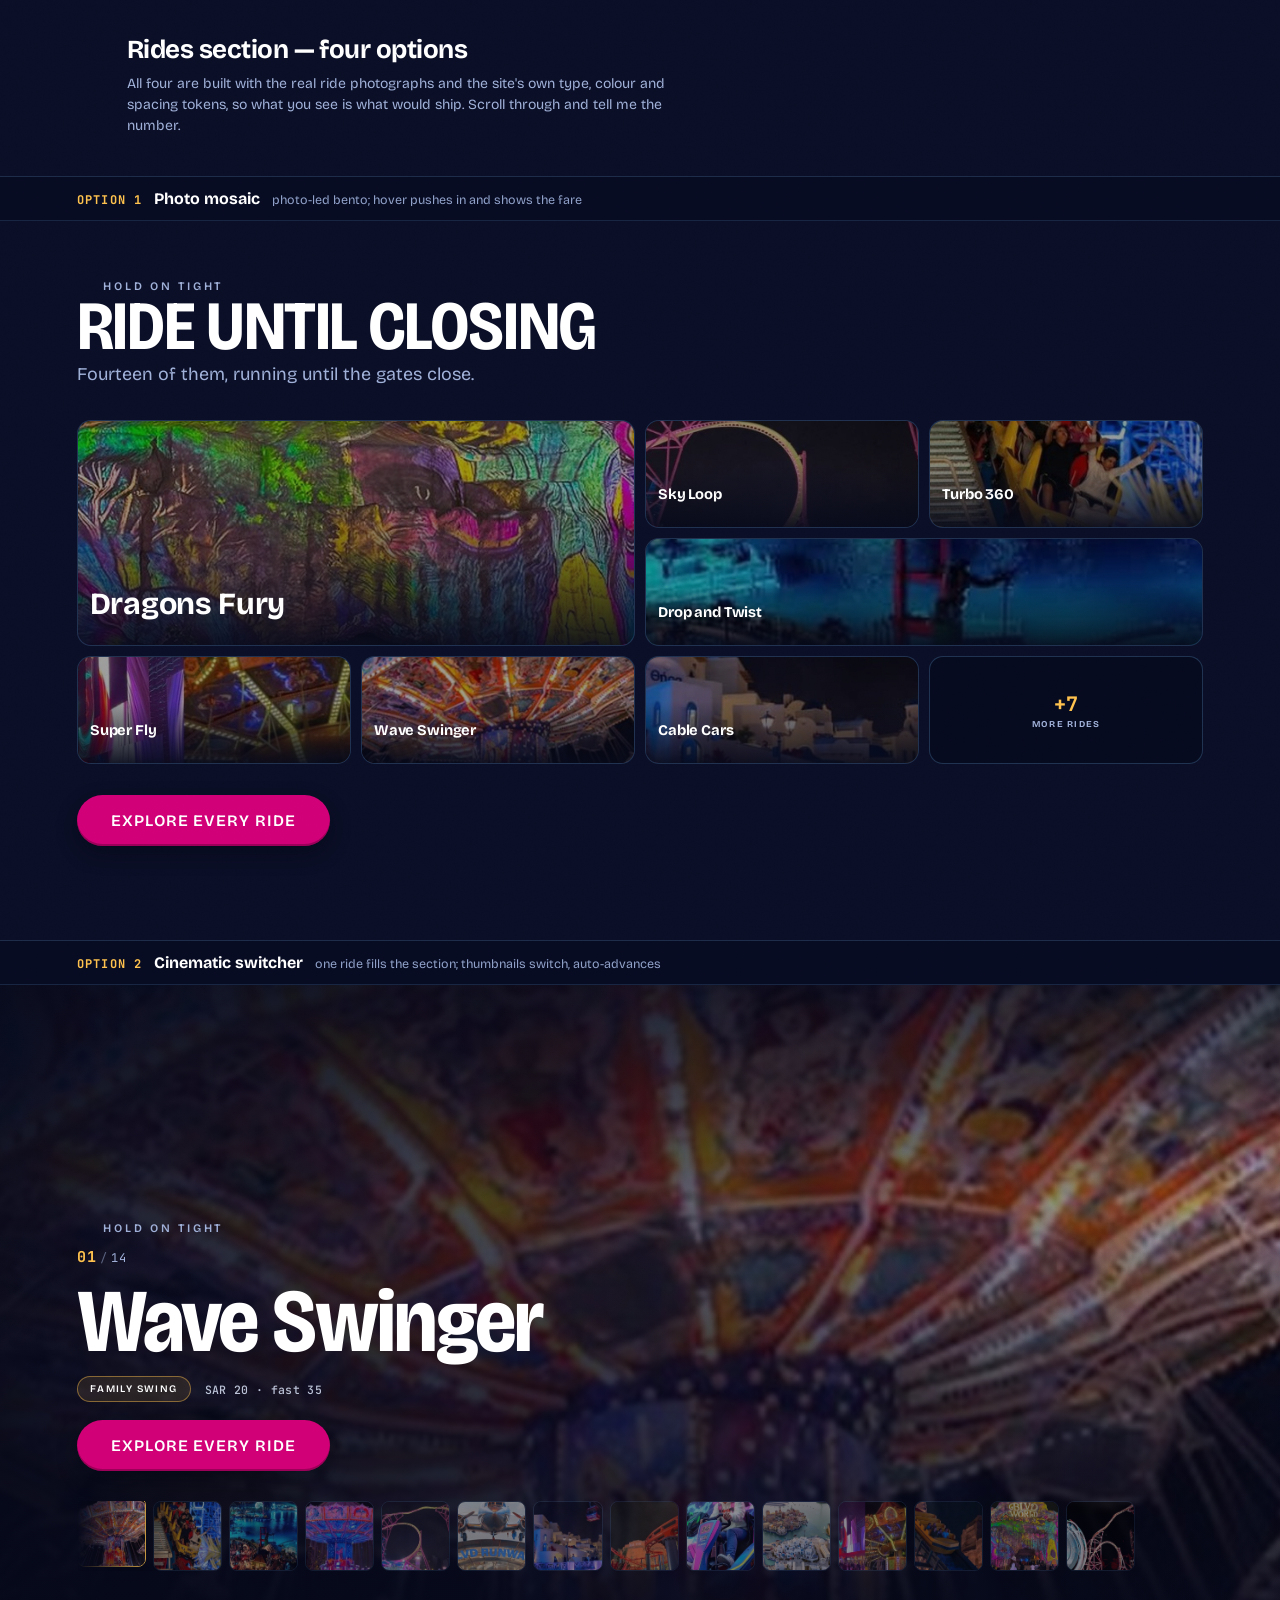
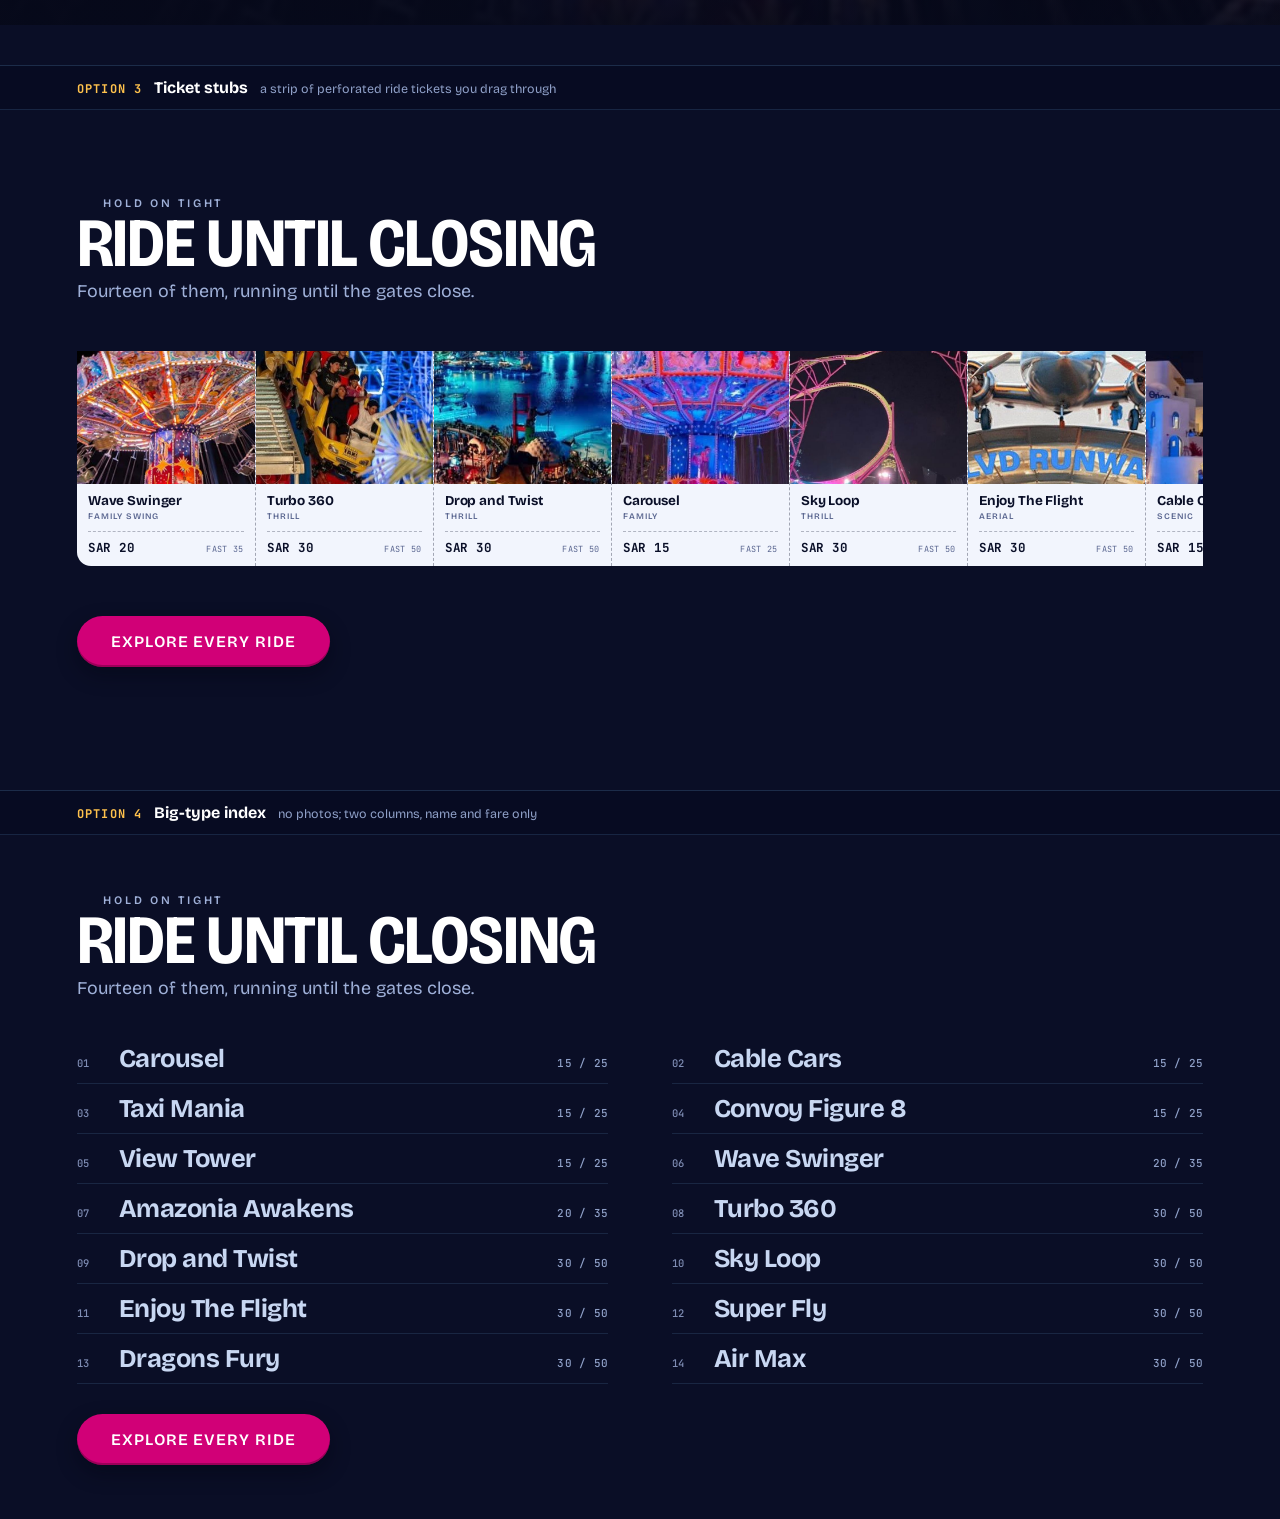
==== commit b86380ae: "One family across the site, and the landmarks come out again Bricolage Grotesque now sets the readin" ====
--- a/rides-options.html
+++ b/rides-options.html
@@ -6,7 +6,7 @@
 <title>Rides section — four options</title>
 <link rel="preconnect" href="https://fonts.googleapis.com" />
 <link rel="preconnect" href="https://fonts.gstatic.com" crossorigin />
-<link href="https://fonts.googleapis.com/css2?family=Bricolage+Grotesque:opsz,wdth,wght@12..96,75..100,600..800&family=Instrument+Sans:wght@400;500;600;700&family=JetBrains+Mono:wght@400;500;700&display=swap" rel="stylesheet" />
+<link href="https://fonts.googleapis.com/css2?family=Bricolage+Grotesque:opsz,wdth,wght@12..96,75..100,400..800&family=Instrument+Sans:wght@400;500;600;700&family=JetBrains+Mono:wght@400;500;700&display=swap" rel="stylesheet" />
 <link rel="stylesheet" href="css/main.css?v=372" />
 <style>
   /* just the scaffolding for comparing — none of this ships.
--- a/css/main.css
+++ b/css/main.css
@@ -13,27 +13,51 @@
   /* Solid buttons are one flat colour. A gradient on a button reads as a stock
      component rather than a decision, and it fought the mono figures sitting
      next to it. */
-  --btn: #cfe4ff;          /* the solid button's face */
-  --btn-ink: #08101f;      /* and the ink on it */
+  /* Two button faces, and the split is by what the button does, not by where it
+     sits. Magenta is reserved for booking — the one action that takes money — so
+     that a page never offers two of them. Everything else that needs the weight
+     of a filled button takes the white face. */
+  --btn: #d10077;          /* PRIMARY: booking, and nothing else */
+  --btn-ink: #ffffff;      /* white on that magenta is 5.3:1 */
+  --btn-hi: #e5138b;       /* a step brighter, on hover */
+  --btn2: #eef4ff;         /* SECONDARY: explore, compare, download, send */
+  --btn2-ink: #0a1128;     /* 15.5:1 — the darkest ink the navy palette has */
+  --btn2-hi: #ffffff;
   --pick: #ffc24d;         /* a chosen chip */
-  /* This is a listings publication — twenty countries, a nightly schedule, a
-     rate card — so it is set like a printed programme.
-     Bricolage Grotesque carries the display voice: variable on optical size and
-     width, with letterforms odd enough (that g, that R) to be recognisable
-     rather than the same wide grotesque every dark site reaches for.
-     Instrument Sans reads: warm, neutral, unworn.
-     JetBrains Mono is for FIGURES ONLY — times, prices, counts, durations, the
-     numbers hanging beside each section. Never for prose, never for decoration.
-     That is what makes a programme look set rather than styled. */
+  /* Gold needs its own ink. These used to borrow --btn-ink, which was navy while
+     the primary button was pale blue — the moment the primary went magenta and its
+     ink went white, every gold chip on the site turned white-on-gold at 1.7:1. */
+  --pick-ink: #1c1403;     /* 12.6:1 on that gold */
+  /* One family across the site: Bricolage Grotesque sets the display voice, the
+     reading text and every label. It is variable on optical size and width, so a
+     14px chip and a 120px headline take different cuts of the same face rather
+     than the same outline scaled — which is what lets one family carry all three
+     roles without going flat. Instrument Sans stays as the fallback for anything
+     that loads before the webfont does.
+
+     JetBrains Mono is still here, and only for FIGURES — times, prices, counts,
+     durations. That is not a style choice: it is what makes a column of prices or
+     a night's showtimes line up, because the digits are the same width. Prose
+     never takes it. */
   --disp: 'Bricolage Grotesque', 'Instrument Sans', system-ui, sans-serif;
-  --body: 'Instrument Sans', system-ui, -apple-system, sans-serif;
-  --ui: 'Instrument Sans', system-ui, -apple-system, sans-serif;   /* labels, chips, buttons */
+  --body: 'Bricolage Grotesque', 'Instrument Sans', system-ui, -apple-system, sans-serif;
+  --ui:   'Bricolage Grotesque', 'Instrument Sans', system-ui, -apple-system, sans-serif;
   --mono: 'JetBrains Mono', ui-monospace, 'SFMono-Regular', Menlo, monospace;
   --ease: cubic-bezier(.32,.72,0,1);
   --hand: 'Caveat', cursive;
   /* the park map's own backdrop, sampled from the artwork's edges, so the map
      page and the plan on it are one continuous surface */
   --map-bg: #223a76;
+  /* straight off img/blvd-world-logo.svg: the mark's four dark navy steps, then
+     its two accents. Nothing here is invented. */
+  --logo-1: #03003C;   /* the deepest navy, the mark's body */
+  --logo-2: #001D5F;
+  --logo-3: #212859;
+  --logo-4: #263D87;   /* the indigo step */
+  --logo-gold: #D9A320;
+  /* one page backdrop, defined once instead of nine times */
+  --page-bg: linear-gradient(180deg, var(--logo-1) 0%, var(--logo-2) 55%, var(--logo-3) 100%);
+  --logo-cyan: #00E7F6;
 
   /* ── the design system ──
      Every surface, edge, corner and shadow on the site comes from one of these.
@@ -89,22 +113,22 @@
    independently — eyebrow, title, sub, all on the axis — which is the single
    thing that made every section read the same. */
 .zs-head, .rc-head, .pk-head, .rx-head, .bd-head, .eats-head, .shows-head,
-.gal-head, .faq-head, .sp-head, .pm-head, .rt-head, .cash-head {
+.gal-head, .faq-head, .sp-head, .pm-head, .cash-head, .vr-head {
   position: relative;
-  display: grid; gap: var(--sp-2); justify-items: start; text-align: left;
+  display: grid; gap: var(--sp-2); justify-items: center; text-align: center;
   width: 100%; max-width: min(1180px, 100%);
   margin-inline: auto; padding: 0 var(--sec-x);
 }
 .zs-head .sec-title, .rc-head .sec-title, .pk-head .sec-title, .rx-head .sec-title,
 .bd-head .sec-title, .eats-head .sec-title, .shows-head .sec-title,
 .gal-head .sec-title, .faq-head .sec-title, .sp-head .sec-title, .pm-head .sec-title,
-.cash-head .sec-title {
+.cash-head .sec-title, .vr-head .sec-title {
   max-width: 22ch;
 }
 .zs-head .sec-sub, .rc-head .sec-sub, .pk-head .sec-sub, .rx-head .sec-sub,
 .bd-head .sec-sub, .eats-head .sec-sub, .shows-head .sec-sub,
 .gal-head .sec-sub, .faq-head .sec-sub, .sp-head .sec-sub, .pm-head .sec-sub,
-.cash-head .sec-sub {
+.cash-head .sec-sub, .vr-head .sec-sub {
   max-width: 48ch;
 }
 /* The number hangs in the margin — but only where there is a margin to hang in.
@@ -112,9 +136,8 @@
    number with nowhere to go lands on top of the words. */
 .eyebrow { display: inline-flex; align-items: baseline; gap: .9em; }
 .eyebrow > .sec-num { margin: 0; font-size: 11px; opacity: 1; }
-@media (min-width: 1120px) {
-  .eyebrow > .sec-num { position: absolute; left: -46px; top: .1em; }
-}
+/* the number used to hang in the margin beside a left-set head. A centred head
+   has no margin to hang into, so it now always sits inline before the label. */
 /* the rules run the width of the head's text, not the whole column */
 .eyebrow::after { right: auto; width: 100%; min-width: 180px; }
 
@@ -225,10 +248,14 @@
 .view.active { opacity: 1; pointer-events: auto; filter: blur(0); }
 
 .stars { position: absolute; inset: 0; width: 100%; height: 100%; }
-/* the shared backdrop: stays put while the sections scroll over it */
-/* the id keeps this ahead of the later `.stars { position: absolute }` rule,
-   which would otherwise let the sky scroll away with the hero */
-#stars-page.page-sky { position: fixed; inset: 0; z-index: 0; pointer-events: none; }
+/* The shared backdrop, behind every view and every section: the page gradient
+   with the starfield over it. Sized in viewport units rather than percentages so
+   it never depends on an ancestor's box. */
+#stars-page.page-sky {
+  position: fixed; left: 0; top: 0; width: 100vw; height: 100dvh;
+  z-index: 0; pointer-events: none;
+  background: var(--page-bg);
+}
 
 /* ═══════════════ BRAND LOCKUP ═══════════════ */
 .brand-lockup { display: inline-flex; align-items: baseline; gap: .45em; user-select: none; }
@@ -255,10 +282,11 @@
 #view-loader { background: radial-gradient(120% 90% at 30% 20%, #0d1330 0%, #05060f 55%, #140a20 100%); }
 .loader-inner { text-align: center; display: grid; gap: 42px; justify-items: center; }
 .loader-bar { width: 240px; height: 6px; border-radius: var(--r-pill); background: rgba(159,176,216,.18); overflow: hidden; }
-.loader-bar i { display: block; height: 100%; width: 0%; border-radius: var(--r-pill); background: var(--btn); transition: width .25s ease; }
+.loader-bar i { display: block; height: 100%; width: 0%; border-radius: var(--r-pill); background: #cfe4ff; transition: width .25s ease; }
 
 /* ═══════════════ INTRO ═══════════════ */
-#view-intro { background: linear-gradient(180deg, #060a1e 0%, #0b1030 45%, #170b2c 100%); }
+/* transparent: the page sky behind it is the backdrop now */
+#view-intro { background: transparent; }
 .intro-copy { position: relative; text-align: center; display: grid; gap: 34px; padding: 0 8vw; max-width: 1000px; }
 .type-line {
   font-family: var(--disp); font-weight: 700; font-size: clamp(20px, 3.4vw, 44px); letter-spacing: -.01em; line-height: 1.25;
@@ -271,30 +299,81 @@
 @keyframes blink { 50% { border-color: transparent; } }
 .intro-logo { justify-self: center; transition: opacity .8s, transform .8s; }
 .hidden-soft { opacity: 0; transform: scale(.92); }
+/* Skip is the one control on the intro, so it reads as a real button rather
+   than an underlined word: a solid pill in the page's action colour, sized to
+   be hit without aiming, with the arrow it implies. */
 .skip-btn {
-  position: absolute; bottom: 7vh; left: 50%; transform: translateX(-50%);
-  font-family: var(--ui); font-weight: 600; letter-spacing: .1em; font-size: 15px; color: #cfe4ff; padding-bottom: 6px;
-  border-bottom: 3px solid var(--blue);
-}
-.skip-btn:hover { color: #fff; }
+  position: absolute; bottom: 8vh; left: 50%;
+  display: inline-flex; align-items: center; gap: 12px;
+  padding: 15px 26px; border-radius: var(--r-pill);
+  font-family: var(--ui); font-weight: 700; letter-spacing: .12em; font-size: 14px;
+  text-transform: uppercase;
+  color: var(--btn2-ink); background: var(--btn2);
+  border: 0; cursor: pointer;
+  box-shadow: var(--sh-2), inset 0 -2px 0 rgba(24, 40, 86, .22);
+  transform: translateX(-50%);
+  transition: background .3s var(--ease), transform .3s var(--ease), box-shadow .3s var(--ease);
+}
+.skip-btn::after {
+  content: ''; width: 8px; height: 8px; flex: none;
+  border-right: 2px solid currentColor; border-top: 2px solid currentColor;
+  transform: rotate(45deg);
+  transition: transform .3s var(--ease);
+}
+.skip-btn:hover {
+  background: var(--btn2-hi);
+  transform: translateX(-50%) translateY(-2px);
+  box-shadow: var(--sh-3), inset 0 -2px 0 rgba(24, 40, 86, .22);
+}
+.skip-btn:hover::after { transform: rotate(45deg) translate(2px, -2px); }
+.skip-btn:active { transform: translateX(-50%) translateY(0); box-shadow: var(--sh-1); }
+/* it pulses once, a couple of seconds in, so it is noticed without nagging */
+.view.active .skip-btn { animation: skipIn .6s .9s var(--ease) both; }
+@keyframes skipIn {
+  from { opacity: 0; transform: translateX(-50%) translateY(12px); }
+  to   { opacity: 1; transform: translateX(-50%) translateY(0); }
+}
+@media (prefers-reduced-motion: reduce) {
+  .view.active .skip-btn { animation: none; }
+  .skip-btn, .skip-btn::after { transition: none; }
+}
 
 /* ═══════════════ HOME / STREET SCENE ═══════════════ */
 #view-home {
-  background: linear-gradient(180deg, #060a1e 0%, #0b1030 45%, #170b2c 100%);
+  /* transparent, so the fixed sky behind the page carries every section */
+  background: transparent;
   display: block; overflow-x: hidden; overflow-y: auto; scroll-behavior: smooth;
-  /* one section per gesture. scroll-snap-stop: always on each section is what
-     makes a single wheel flick land on the next one rather than skimming past
-     two; mandatory keeps it settled. A section taller than the stage still
-     scrolls freely inside itself, so nothing is ever unreachable. */
-  scroll-snap-type: y mandatory;
+  /* No vertical snapping. The sections used to snap one per gesture, but the
+     story-scroll hinge is a scrubbed transition — snapping skipped straight
+     over the middle of it, so the swing only ever showed as a flick. Free
+     scrolling lets the hinge play out. */
 }
 #view-home:not(.active) { overflow: hidden; }
 .street {
   position: sticky; top: 0; height: 100vh; overflow: hidden;
   perspective: 780px; perspective-origin: 50% 42%;
-  background: linear-gradient(180deg, #060a1e 0%, #0b1030 45%, #170b2c 100%);
+  background: var(--page-bg);
   display: flex; align-items: center; justify-content: center;
 }
+/* ── the hero footage ──
+   The panorama covers the stage behind everything the hero says. A scrim sits
+   over it: darker at the crown where the arched heading lands and along the
+   bottom under the tiles, lighter across the middle so the lake and the
+   landmarks stay readable. The type already carries its own drop shadows, tuned
+   for footage. */
+.hero-vid {
+  position: absolute; inset: 0; z-index: 0;
+  width: 100%; height: 100%; object-fit: cover; object-position: 50% 42%;
+  pointer-events: none;
+}
+/* No scrim over the footage. There was a gradient wash and a vignette here; both
+   are gone, so the panorama plays at full strength. What used to depend on them:
+   the arched title carries its own three drop shadows, the tiles are glass with a
+   fill of their own, and the divider, prices and cue each carry a shadow. */
+/* stills, not a loop, when motion is not wanted — scene.js pauses it on the
+   first decoded frame so the panorama is still there to look at */
+@media (prefers-reduced-motion: reduce) { .hero-vid { /* paused in JS */ } }
+
 .scene { position: absolute; inset: 0; transform-style: preserve-3d; }
 .landmarks, .lm-scrim, .props, .stars { position: absolute; inset: 0; }
 .street > .landmarks { translate: 0 var(--scenelift, 0); transition: translate .1s linear; }
@@ -311,9 +390,6 @@
 .layer { will-change: transform; }
 
 /* plain hero: hide the CSS street scenery, keep starfield */
-.street.plain .wall, .street.plain .wheel-wrap,
-.street.plain .strings, .street.plain .ground { display: none; }
-
 /* walls */
 .wall {
   position: absolute; top: -6%; height: 96%; width: 58%;
@@ -375,30 +451,34 @@
 .r1 { left: 2%;  background: #2f7ef7; } .r2 { left: 27%; background: #ff3ec8; width: 18%; }
 .r3 { right: 26%; background: #8b5cf6; width: 18%; } .r4 { right: 1%; background: #12c9e8; }
 
-/* hero UI */
-/* ── hero video: the animated scene stands in for the static layers ── */
-.hero-video {
-  position: absolute; inset: 0; width: 100%; height: 100%;
-  object-fit: cover; object-position: 50% 62%;   /* keep the waterline low */
-  z-index: 0; pointer-events: none;
-}
-/* The footage plays in full colour. Nothing washes over the middle of the frame
-   — only the two bands the type actually sits in are darkened: a short one under
-   the nav, and the foot of the frame where the tiles and the scroll cue are. */
-.hero-veil {
-  position: absolute; inset: 0; z-index: 1; pointer-events: none;
-  background:
-    linear-gradient(180deg, rgba(6, 10, 30, .6) 0%, rgba(6, 10, 30, .14) 13%, transparent 24%),
-    linear-gradient(0deg, rgba(6, 9, 26, .8) 0%, rgba(6, 9, 26, .3) 17%, transparent 36%);
-}
-/* the footage already carries the skyline, wheel and reflections */
-.street .scene, .street .landmarks, .street #stars-home, .street .fold-bloom { display: none; }
-@media (prefers-reduced-motion: reduce) { .hero-video { animation: none; } }
-
-.hero-ui { position: relative; z-index: 5; text-align: center; padding: 12vh 6vw 0; display: grid; justify-items: center; gap: 22px; transform-style: preserve-3d; will-change: transform; }
+/* hero UI ── the hero is the arched heading and the four tiles, on the page's
+   own colour. No footage, no built scene, so nothing needs a veil over it. */
+/* .street centres this block, so the difference between the two vertical
+   paddings is what lifts the content off centre — half of it, since centring
+   splits the remainder. The old 11vh / 4vh+74px was only about 9px of lift on a
+   laptop, which left the tiles crowding the scroll indicator. A small top
+   padding against a large bottom one lifts the whole block well clear of it, and
+   because both are viewport-relative it holds at any height. */
+.hero-ui {
+  /* One measure sets every gap in the hero — heading to button, button to
+     divider, divider to tiles. Nothing in here carries a margin of its own;
+     short screens change the measure rather than adding exceptions. */
+  --hero-gap: clamp(16px, 2.6vh, 30px);
+  position: relative; z-index: 5; text-align: center;
+  padding: clamp(40px, 6vh, 88px) 6vw calc(4vh + 150px);
+  display: grid; justify-items: center; gap: var(--hero-gap);
+  transform-style: preserve-3d; will-change: transform;
+}
 .hero-logo {
-  height: clamp(66px, 8.5vw, 116px); width: auto; margin-bottom: -6px;
-  filter: brightness(0) invert(1) drop-shadow(var(--sh-1));
+  /* white, whatever the source artwork's own colours are: brightness(0) flattens
+     it to black and invert(1) lifts that to white in one pass, which survives the
+     logo being re-exported in another palette */
+  /* Heights are for the *cropped* mark (img/blvd-world-mark.svg), whose ink fills
+     its box. The old file wrapped the same mark in 314 units of padding a side, so
+     it drew at 45% of whatever height was set — every number here used to be more
+     than double what it looked like. */
+  height: clamp(76px, 8.6vw, 130px); width: auto;
+  filter: brightness(0) invert(1) drop-shadow(0 3px 20px rgba(2, 4, 14, .72));
 }
 .hero-title { font-family: var(--disp); line-height: .96; display: grid; }
 .hero-title .line {
@@ -418,10 +498,51 @@
   color: #fff;
   filter: drop-shadow(0 2px 10px rgba(2, 4, 14, .85)) drop-shadow(0 16px 44px rgba(2, 4, 14, .7));
 }
+
+/* The heading and the call to action are one unit: the button is what the words are
+   telling you to do, so the gap between them is cancelled and the pair reads as a
+   block. The mark above keeps the stack's own --hero-gap. */
+.hero-title.arch { margin-bottom: calc(var(--hero-gap) * -1); }
+
+/* ── the arched title ──
+   Two concentric arcs of real type on an SVG path, so the words bend rather
+   than sit on a straight baseline. The tighter, higher arc carries the first
+   word; the wider one below carries the second, and the pair domes over the
+   rock in the hero footage. */
+/* The widths are 0.704 of what they were, because the viewBox is. The arch's box
+   used to run the full 1000 units while the words only occupied 654 of them — 174
+   units of empty space on each side — so the heading's box was half again as wide as
+   the heading. Cropping the box and scaling the width by the same factor leaves the
+   type exactly the size it was and stops the box carrying air. */
+.hero-title.arch { display: block; width: min(788px, 66vw); line-height: 1; }
+.arch-type {
+  display: block; width: 100%; height: auto; overflow: visible;
+  filter: drop-shadow(0 2px 10px rgba(2, 4, 14, .85)) drop-shadow(0 16px 44px rgba(2, 4, 14, .7));
+}
+.arch-type text {
+  fill: #fff; font-family: var(--disp); font-weight: 800;
+  font-variation-settings: 'wdth' 84;      /* the same condensed cut as the rest */
+  letter-spacing: -.012em;
+}
+.at-1 { font-size: 92px; }
+.at-2 { font-size: 120px; }
+/* on a phone the arc would flatten to nothing at this width, so it opens out */
+@media (max-width: 700px) {
+  .at-1 { font-size: 104px; }
+  .at-2 { font-size: 128px; }
+}
+
+/* a label for screen readers only — the arc itself is decorative markup */
+.sr-only {
+  position: absolute; width: 1px; height: 1px; margin: -1px; padding: 0;
+  overflow: hidden; clip-path: inset(50%); white-space: nowrap; border: 0;
+}
+
 /* hero entry animation (staggered rise + blur-in) */
 .view.active .hero-title .line { animation: heroIn .9s .55s cubic-bezier(.2,.8,.25,1) both; }
 .view.active .hero-title .line:nth-child(2) { animation-delay: .67s; }
 .view.active .hero-title .line:nth-child(3) { animation-delay: .79s; }
+.view.active .hero-title.arch .arch-type { animation: heroIn 1s .55s cubic-bezier(.2,.8,.25,1) both; }
 .view.active .hero-sub   { animation: heroIn .9s .98s cubic-bezier(.2,.8,.25,1) both; }
 .view.active .hero-ctas  { animation: heroIn .9s 1.1s cubic-bezier(.2,.8,.25,1) both; }
 .view.active .hero-ui .hero-logo { animation: heroLogoIn .9s .74s cubic-bezier(.2,.8,.25,1) both; }
@@ -477,73 +598,142 @@
 /* booking CTAs with starting prices */
 /* ── the hero's three ways in, as tiles ── */
 .book-tiles {
+  /* Three across at every width. They are small enough to stay a row on a phone,
+     and stacking them made the hero taller than the screen. */
+  --bt-gap: clamp(8px, 1.6vw, 26px);
   display: grid; grid-template-columns: repeat(3, minmax(0, 1fr));
-  gap: clamp(10px, 1.2vw, 16px); width: min(920px, 100%);
-}
+  gap: var(--bt-gap);
+  width: min(720px, 100%);
+}
+
+/* ── the three ways in, under the entry-ticket button ──
+   A centred stack each: icon on its own line, then the title, then the price.
+   Outlined, no fill, no chevron — they sit beside the one thing that is a button
+   rather than competing with it. */
 .bt {
   position: relative; overflow: hidden;
-  display: grid; grid-template-columns: 44px minmax(0, 1fr) 26px;
-  align-items: center; gap: 14px; text-align: left;
-  padding: 16px 16px 16px 14px; border-radius: var(--r-lg);
-  background: rgba(8, 12, 34, .62);
-  border: var(--b-2);
-  backdrop-filter: blur(14px);
-  box-shadow: var(--sh-2);
+  display: grid; grid-template-columns: minmax(0, 1fr);
+  justify-items: center; text-align: center;
+  gap: 15px; padding: 18px 10px; border-radius: var(--r-lg);
+  background: transparent;
+  border: 1px solid rgba(199, 226, 255, .42);
   transition: transform .45s var(--ease), border-color .35s var(--ease),
-              background .35s var(--ease), box-shadow .35s var(--ease);
+              background-color .35s var(--ease);
 }
 .bt:hover {
-  transform: translateY(-5px);
-  background: rgba(12, 18, 46, .78); border-color: rgba(199, 226, 255, .5);
-  box-shadow: var(--sh-2);
-}
-/* the first is the one most people want */
-.bt.is-lead {
-  background:
-    radial-gradient(120% 140% at 0% 0%, rgba(77, 166, 255, .3), transparent 62%),
-    rgba(8, 12, 34, .68);
-  border-color: rgba(159, 208, 255, .5);
-}
-.bt.is-lead:hover { border-color: rgba(215, 236, 255, .8); }
+  transform: translateY(-6px);
+  background-color: rgba(199, 226, 255, .1);
+  border-color: rgba(215, 236, 255, .85);
+}
+.bt-go { display: none; }          /* the chevron went with the tile's fill */
+/* The tag each tile carries. Hidden by default, because in most versions the
+   divider above the row says it once for all three; the cartoon version drops that
+   divider and lets each tile say it for itself instead. */
+.bt-tag { display: none; }
+
 .bt-ic {
-  display: grid; place-items: center; width: 44px; height: 44px; border-radius: var(--r-md);
-  background: rgba(159, 208, 255, .12); border: var(--b-2);
+  display: grid; place-items: center; width: 52px; height: 52px; border-radius: var(--r-md);
+  background: rgba(199, 226, 255, .12); border: 1px solid rgba(199, 226, 255, .24);
   transition: background .35s var(--ease);
 }
-.bt-ic svg { width: 21px; height: 21px; fill: #cfe4ff; }
-.bt.is-lead .bt-ic { background: linear-gradient(150deg, rgba(159, 208, 255, .32), rgba(77, 166, 255, .2)); }
-.bt.is-lead .bt-ic svg { fill: #fff; }
-.bt:hover .bt-ic { background: rgba(159, 208, 255, .24); }
-.bt-text { display: grid; gap: 3px; min-width: 0; }
+.bt-ic svg { width: 24px; height: 24px; fill: #cfe4ff; }
+.bt:hover .bt-ic { background: rgba(199, 226, 255, .2); }
+
+.bt-text { display: grid; gap: 3px; min-width: 0; justify-items: center; text-align: center; }
 .bt-name {
-  font-family: var(--disp); font-weight: 700; font-size: clamp(15px, 1.5vw, 18px);
-  letter-spacing: -.01em; color: #fff; line-height: 1.15;
-}
+  font-family: var(--disp); font-weight: 700; font-size: clamp(13px, 1.5vw, 18px);
+  letter-spacing: -.015em; color: #fff; line-height: 1.1;
+  white-space: nowrap; overflow: hidden; text-overflow: ellipsis; max-width: 100%;
+}
+/* the same treatment as .hero-price under the button: 11px label, and the figure in
+   mono at 14px. It used to scale to 19px, which made a secondary tile's price larger
+   than the entry ticket's own. */
 .bt-price {
-  font-family: var(--ui); font-size: 10.5px; font-weight: 600; letter-spacing: .06em;
-  text-transform: uppercase; color: #8a99c6;
-}
-.bt-price b { color: var(--gold); font-variant-numeric: tabular-nums; }
-.bt.is-lead .bt-price b { color: #8ff3ff; }
-.bt-go {
-  justify-self: end; position: relative; width: 8px; height: 8px;
-  border-right: 1.8px solid rgba(207, 228, 255, .6); border-top: 1.8px solid rgba(207, 228, 255, .6);
-  transform: rotate(45deg);
-  transition: border-color .3s var(--ease), transform .4s var(--ease);
-}
-.bt:hover .bt-go { border-color: var(--gold); transform: rotate(45deg) translate(2px, -2px); }
-/* light travels across the tile as the pointer arrives */
-.bt::after {
-  content: ''; position: absolute; inset: 0; pointer-events: none; opacity: 0;
-  background: linear-gradient(100deg, transparent 20%, rgba(199, 226, 255, .12) 50%, transparent 80%);
-  transform: translateX(-60%);
-  transition: opacity .4s var(--ease), transform .8s var(--ease);
-}
-.bt:hover::after { opacity: 1; transform: translateX(60%); }
-
-@media (max-width: 820px) {
-  .book-tiles { grid-template-columns: minmax(0, 1fr); width: min(420px, 100%); gap: 9px; }
-  .bt { padding: 13px 14px; border-radius: var(--r-lg); }
+  font-family: var(--ui); font-size: 11px; font-weight: 600; letter-spacing: .1em;
+  text-transform: uppercase; color: #8fa0c8;
+  display: flex; align-items: baseline; justify-content: center; gap: 6px;
+  white-space: nowrap; max-width: 100%;
+}
+.bt-price b {
+  font-family: var(--mono); font-size: 14px; font-weight: 700; letter-spacing: .01em;
+  color: #fff; text-transform: none;
+  font-variant-numeric: tabular-nums;
+}
+
+/* ── the divider above the tiles ──
+   A rule, the line, a rule. It says what the three below have in common, and it
+   separates them from the call to action above rather than trailing underneath
+   them as a footnote. */
+.bt-lead {
+  display: flex; align-items: center; gap: clamp(10px, 1.6vw, 20px);
+  width: min(720px, 100%);
+}
+.bt-lead i { flex: 1; height: 1px; background: rgba(199, 226, 255, .2); }
+.bt-lead span {
+  flex: none;
+  font-family: var(--ui); font-size: 11px; font-weight: 600; letter-spacing: .1em;
+  text-transform: uppercase; color: #8fa0c8; text-align: center;
+}
+
+/* ── the rule under the price ──
+   A hairline closing off the call-to-action block before the tiles start. It only
+   shows where it is the only divider on screen: the real-video and original versions
+   already carry .bt-lead above the tiles, and the cartoon version has no price line
+   at all because the price sits inside its CTA tile. That leaves the globe version,
+   which had a price line and nothing separating it from the row below. */
+.hero-rule { display: none; }
+html[data-hero="globe"] .hero-rule {
+  display: block; width: min(720px, 100%); height: 1px;
+  margin-top: calc(var(--hero-gap) * -1 + 14px);
+  background: linear-gradient(90deg, transparent, rgba(199, 226, 255, .26) 18%,
+              rgba(199, 226, 255, .26) 82%, transparent);
+}
+
+/* ── the call to action's two shapes ──
+   It carries an icon, a label and its own price in the markup. As a pill only the
+   label shows and the price sits on the line beneath; as a tile (the cartoon
+   version) all three show and that separate line goes away. This is the pill case. */
+.hc-ic, .hc-price { display: none; }
+.hc-name { font: inherit; text-transform: uppercase; }
+
+/* ── the price under the button ──
+   It belongs to the call to action, not to the stack, so it is pulled back out of
+   --hero-gap and sits close under the pill — a full gap would read as another row
+   of the hero rather than as the button's own price. Figures in mono, like every
+   other price on the site. */
+.hero-price {
+  margin: calc(var(--hero-gap) * -1 + 9px) 0 0;
+  font-family: var(--ui); font-size: 11px; font-weight: 600; letter-spacing: .1em;
+  text-transform: uppercase; color: #b9c9e8;
+  text-shadow: 0 1px 7px rgba(3, 6, 22, .85);
+}
+.hero-price b {
+  font-family: var(--mono); font-size: 14px; font-weight: 700; letter-spacing: .01em;
+  color: #fff; text-transform: none;
+  font-variant-numeric: tabular-nums;
+}
+
+/* ── the entry-ticket button ──
+   A solid pill, the site's own call to action, sized to its words. The price is
+   not on it — the divider under it carries what the tiles include. It needs no
+   margin: --hero-gap already spaces the whole stack evenly, and the heading's
+   box now ends where its type ends, so the two sit close. */
+
+/* three across has to hold on a phone, so the tile compresses rather than
+   reflowing — the grid stays one column, only the metrics come down */
+@media (max-width: 700px) {
+  .bt { gap: 11px; padding: 14px 7px; }
+  /* At 105px a tile cannot hold "Book experiences" on one line — it truncated to
+     "Book experien…". Two short lines beat an ellipsis on a label this important. */
+  .bt-name { white-space: normal; overflow: visible; text-overflow: clip; }
+  .bt-ic { width: 42px; height: 42px; border-radius: var(--r-sm); }
+  .bt-ic svg { width: 20px; height: 20px; }
+}
+@media (max-width: 420px) {
+  .bt { gap: 6px; padding: 11px 5px; }
+  .bt-ic { width: 36px; height: 36px; }
+  .bt-ic svg { width: 17px; height: 17px; }
+  .bt-price { letter-spacing: .04em; gap: 4px; }
 }
 @media (prefers-reduced-motion: reduce) {
   .bt, .bt::after { transition: none; }
@@ -560,12 +750,30 @@
 .pill:hover { transform: translateY(-2px); }
 .pill.solid {
   color: var(--btn-ink); background: var(--btn);
-  /* a hard bottom edge instead of a gradient: it reads as a printed key */
-  box-shadow: var(--sh-1), inset 0 -2px 0 rgba(8, 16, 31, .28);
+  /* a hard bottom edge instead of a gradient: it reads as a printed key. On a
+     magenta face the edge has to be a darker magenta rather than navy, or the
+     button looks like it has a bruise along the bottom. */
+  box-shadow: var(--sh-1), inset 0 -2px 0 rgba(104, 0, 60, .5);
   transition: background .25s var(--ease), transform .25s var(--ease), box-shadow .25s var(--ease);
 }
-.pill.solid:hover { background: #fff; box-shadow: var(--sh-2), inset 0 -2px 0 rgba(8, 16, 31, .28); }
-.pill.solid:active { transform: translateY(0); box-shadow: inset 0 2px 0 rgba(8, 16, 31, .22); }
+.pill.solid:hover {
+  background: var(--btn-hi);
+  box-shadow: var(--sh-2), inset 0 -2px 0 rgba(104, 0, 60, .5);
+}
+.pill.solid:active { transform: translateY(0); box-shadow: inset 0 2px 0 rgba(104, 0, 60, .45); }
+
+/* ── the secondary face ──
+   Same shape and weight as the primary, white instead of magenta. It carries the
+   actions that move you around the site rather than the one that books. Its hard
+   bottom edge is a cool grey for the same reason the primary's is a dark magenta:
+   the edge has to belong to the face it sits on. */
+.pill.light {
+  color: var(--btn2-ink); background: var(--btn2);
+  box-shadow: var(--sh-1), inset 0 -2px 0 rgba(24, 40, 86, .22);
+  transition: background .25s var(--ease), transform .25s var(--ease), box-shadow .25s var(--ease);
+}
+.pill.light:hover { background: var(--btn2-hi); box-shadow: var(--sh-2), inset 0 -2px 0 rgba(24, 40, 86, .22); }
+.pill.light:active { transform: translateY(0); box-shadow: inset 0 2px 0 rgba(24, 40, 86, .2); }
 .pill.ghost {
   color: #eaf2ff; border: var(--b-3);
   background: rgba(10, 16, 48, .4); backdrop-filter: blur(6px);
@@ -587,7 +795,7 @@
 #arch-stage.off { opacity: 0; transition: opacity .4s; }
 .arch-bg {
   position: absolute; inset: 0;
-  background: linear-gradient(180deg, #060a1e 0%, #0b1030 45%, #170b2c 100%);
+  background: var(--page-bg);
   transition: opacity .5s;
 }
 #arch-stage.thru .arch-bg { opacity: 0; }
@@ -616,34 +824,31 @@
 .street,
 .zonesec, .ridetrack, .cashless, .eats, .shows, .gallery, .faqs, .sponsors, .pkcall {
   min-height: 100dvh;
-  scroll-snap-align: start;
-  scroll-snap-stop: always;
 }
 .zonesec, .ridetrack, .cashless, .eats, .shows, .gallery, .faqs, .sponsors {
   align-content: center;
 }
-/* the questions go two-up on a wide stage, which is the only way eight of them
-   fit one screen without the list scrolling inside itself */
+/* Five questions read as one column — they fit a stage with room to spare, and
+   two columns of five leaves a lopsided three-and-two. */
 .faqs { gap: var(--sp-4); }
-@media (min-width: 900px) {
-  .faq-list { grid-template-columns: repeat(2, minmax(0, 1fr)); column-gap: var(--sp-2); }
-}
-/* and a safety net: however many questions arrive, the list never pushes the
-   section past its stage */
-.faq-list {
-  max-height: min(62dvh, 660px); overflow-y: auto; scrollbar-width: thin;
-  padding-right: 6px;
-}
-.faq-list::-webkit-scrollbar { width: 7px; }
-.faq-list::-webkit-scrollbar-thumb { background: rgba(124, 196, 255, .22); border-radius: var(--r-pill); }
+/* ── the questions are not an inner scroller ──
+   They used to be: max-height plus overflow-y: auto, so the list never pushed the
+   section past its stage. That capped the *collapsed* list neatly and broke the
+   expanded one — opening the last question clipped its answer mid-sentence at the
+   scroll box's edge, and reading the rest meant scrolling inside a page that was
+   already scrolling.
+
+   An accordion has to be free to grow. The section keeps its stage as a minimum
+   and takes whatever height the open answer needs; #view-home scrolls, so the
+   page simply gets longer, which is what a reader expects. */
+.faq-list { overflow: visible; }
 /* the sponsor tiers close up to fit one stage */
 .sponsors .sp-tiers { gap: clamp(18px, 3vh, 30px); }
 .sponsors .sp-tier { gap: clamp(12px, 2vh, 18px); }
 .sponsors .sp-plate img, .sponsors .sp-tier:first-child .sp-plate img { height: clamp(34px, 4.4vh, 52px); }
 /* the schedule's rail gives height back on a short stage */
 @media (max-height: 900px) {
-  .tl-item { grid-template-rows: 168px 20px 20px 20px 168px; }
-  .show-shot { height: 88px; }
+  .sch-row { padding: 11px 8px; }
 }
 
 /* ═══════════════ SCROLL CUE ═══════════════ */
@@ -686,73 +891,99 @@
 
 /* card shell shared by the photo rails */
 .rail { perspective: 1100px; }
+/* The webook product-card structure: a square image with a save control in its
+   corner, and the type set bare on the page underneath it — meta line, name,
+   price. No card chrome around the whole thing; the image is the object and the
+   text belongs to the page. */
 .eat-card {
-  position: relative; width: clamp(230px, 27vw, 290px); border-radius: var(--r-lg); overflow: hidden;
-  background: var(--s-card);
-  border: var(--b-1);
-  transform-style: preserve-3d;
-  /* the tilt props are written by the pointer, so only the ease lives here */
-  transform: perspective(900px) rotateX(var(--rx, 0deg)) rotateY(var(--ry, 0deg)) translateY(var(--lift, 0px));
-  transition: transform .34s cubic-bezier(.2,.8,.25,1), border-color .3s, box-shadow .3s;
+  position: relative; width: clamp(214px, 25vw, 268px);
+  display: grid; gap: 12px;
+  background: none; border: 0;
+  transition: transform .34s cubic-bezier(.2,.8,.25,1);
 }
 /* entrance: cards deal themselves in, in sequence */
 .eat-card { opacity: 0; }
-.eat-card.pop {
-  animation: cardDeal .62s cubic-bezier(.2,.9,.25,1) var(--pop-d, 0ms) both;
-}
+.eat-card.pop { animation: cardDeal .62s cubic-bezier(.2,.9,.25,1) var(--pop-d, 0ms) both; }
 @keyframes cardDeal {
-  from { opacity: 0; transform: perspective(900px) translateY(26px) rotateX(-9deg) scale(.965); }
-  to   { opacity: 1; transform: perspective(900px) translateY(0) rotateX(0) scale(1); }
-}
-.eat-card:hover {
-  --lift: -8px; border-color: rgba(255, 194, 77, .55); z-index: 2;
-  box-shadow: var(--sh-3);
-}
-/* a specular highlight that follows the cursor across the card */
-.sheen {
-  position: absolute; inset: 0; pointer-events: none; opacity: 0;
-  border-radius: inherit; transition: opacity .3s; mix-blend-mode: screen;
-  background:
-    radial-gradient(180px 180px at var(--mx, 50%) var(--my, 50%), rgba(160, 214, 255, .3), transparent 70%),
-    linear-gradient(115deg, transparent 42%, rgba(255, 255, 255, .12) 50%, transparent 58%);
-}
-.eat-card:hover .sheen { opacity: 1; }
-
-.eat-shot { position: relative; aspect-ratio: 4/3; overflow: hidden; }
+  from { opacity: 0; transform: translateY(22px) scale(.97); }
+  to   { opacity: 1; transform: translateY(0) scale(1); }
+}
+.eat-card:hover { transform: translateY(-5px); }
+
+/* ── the image ── */
+.eat-shot {
+  position: relative; display: block; aspect-ratio: 1;
+  border-radius: var(--r-lg); overflow: hidden;
+  background: rgba(255, 255, 255, .05);
+}
 .eat-shot img {
   width: 100%; height: 100%; object-fit: cover; display: block;
-  transition: transform .6s cubic-bezier(.2,.8,.25,1), filter .35s;
-}
-.eat-card:hover .eat-shot img { transform: scale(1.09) translateZ(0); filter: brightness(1.08) saturate(1.12); }
-.eat-shot::after {
-  content: ''; position: absolute; inset: 0;
-  background: linear-gradient(180deg, rgba(6,10,30,.05) 45%, rgba(8,12,34,.85) 100%);
-}
-.eat-text { position: relative; padding: 14px 16px 16px; display: grid; gap: 7px; }
+  transition: transform .6s cubic-bezier(.2,.8,.25,1);
+}
+.eat-card:hover .eat-shot img { transform: scale(1.05); }
+
+/* ── the brand plate ──
+   The thumbnail is the restaurant's mark, not its food: the kitchen's colour, a
+   drawn symbol, the wordmark and a descriptor under a hairline. A faint bloom
+   behind the mark keeps the square from reading as a flat swatch, and the whole
+   plate lifts a touch on hover the way the photograph used to. */
+.eat-logo {
+  position: absolute; inset: 0;
+  display: grid; align-content: center; justify-items: center; gap: 10px;
+  padding: 14px;
+  background:
+    radial-gradient(72% 58% at 50% 34%, rgba(255, 255, 255, .14), transparent 70%),
+    var(--plate, #16193a);
+  box-shadow: inset 0 0 0 1px rgba(255, 255, 255, .1);
+  transition: transform .6s cubic-bezier(.2,.8,.25,1);
+}
+.eat-card:hover .eat-logo { transform: scale(1.04); }
+.el-mark { width: clamp(38px, 22%, 56px); height: auto; fill: var(--ink, #fff); opacity: .95; }
+.el-word {
+  margin: 0; font-family: var(--disp); font-weight: 800;
+  font-size: clamp(15px, 1.9vw, 22px); line-height: 1;
+  letter-spacing: .02em; text-transform: uppercase; color: var(--ink, #fff);
+  text-align: center; max-width: 100%; overflow-wrap: anywhere;
+}
+.el-tag {
+  margin: 0; padding-top: 9px;
+  border-top: 1px solid color-mix(in srgb, var(--ink, #fff) 34%, transparent);
+  font-family: var(--mono); font-size: 8.5px; font-weight: 500; letter-spacing: .17em;
+  text-transform: uppercase; text-align: center;
+  color: color-mix(in srgb, var(--ink, #fff) 78%, transparent);
+}
+@media (prefers-reduced-motion: reduce) { .eat-logo { transition: none; } }
+
+/* the save control, top-right inside the image */
+.eat-fav {
+  position: absolute; top: 12px; right: 12px; z-index: 2;
+  width: 38px; height: 38px; border-radius: 50%;
+  display: grid; place-items: center; cursor: pointer;
+  background: rgba(8, 12, 34, .42); border: 0;
+  backdrop-filter: blur(6px);
+  transition: background .3s var(--ease), transform .3s var(--ease);
+}
+.eat-fav svg { width: 20px; height: 20px; fill: none; stroke: #fff; stroke-width: 1.8; }
+.eat-fav:hover { background: rgba(8, 12, 34, .62); transform: scale(1.08); }
+.eat-fav.on svg { fill: #fff; stroke: #fff; }
+
+/* ── the type, on the page rather than in a panel ── */
+.eat-text { display: grid; gap: 5px; }
+.eat-meta {
+  font-family: var(--ui); font-size: 11px; font-weight: 600; letter-spacing: .12em;
+  text-transform: uppercase; color: #8fa0c8;
+}
 .eat-text h3 {
-  font-family: var(--disp); font-weight: 700; font-size: clamp(16px, 1.7vw, 20px); letter-spacing: -.01em;
-  color: #fff;
-}
-.ride-kind, .eat-cuisine {
-  justify-self: start; font-family: var(--ui); font-weight: 600; font-size: 9.5px; letter-spacing: .18em;
-  padding: 4px 10px; border-radius: var(--r-pill);
-}
-.ride-kind { color: #8ff3ff; background: rgba(8, 22, 48, .6); border: 1px solid rgba(53, 224, 255, .35); }
-.eat-cuisine { color: #ffe6b0; background: rgba(8, 12, 34, .7); border: var(--b-gold); }
-.eat-text p { font-size: 12.5px; font-weight: 400; color: #c3d2ee; line-height: 1.5; }
-.eat-zone { font-size: 10px; font-weight: 600; letter-spacing: .1em; color: #8ff3ff; text-transform: uppercase; }
-
-/* dining: the from-price rides on the photo */
-.eat-price {
-  position: absolute; z-index: 2; left: 12px; bottom: 12px;
-  display: grid; gap: 1px; padding: 7px 12px; border-radius: var(--r-md);
-  background: linear-gradient(160deg, rgba(255, 217, 138, .95), rgba(255, 194, 77, .92));
-  color: #1a1000; font-size: 9.5px; font-weight: 600; letter-spacing: .12em; text-transform: uppercase;
-  box-shadow: var(--sh-1); transition: transform .3s;
-}
-.eat-price b { font-family: var(--disp); font-weight: 700; font-size: 17px; letter-spacing: -.01em; line-height: 1; }
-.eat-price small { font-size: 8.5px; font-weight: 600; opacity: .72; letter-spacing: .1em; }
-.eat-card:hover .eat-price { transform: translateY(-3px) scale(1.04); }
+  font-family: var(--disp); font-weight: 700; font-size: clamp(15px, 1.5vw, 18px);
+  letter-spacing: -.015em; color: #fff; line-height: 1.2;
+}
+.eat-from { font-family: var(--body); font-size: 14px; font-weight: 400; color: #8fa0c8; }
+.eat-from b { font-weight: 400; color: #dbe9ff; }
+
+@media (prefers-reduced-motion: reduce) {
+  .eat-card, .eat-shot img, .eat-fav { transition: none; }
+  .eat-card.pop { animation: none; opacity: 1; }
+}
 
 /* ═══════════════ PARK MAP ═══════════════ */
 /* Laid out like the Six Flags Qiddiya park-map page: the artwork is the page
@@ -1023,12 +1254,12 @@
 }
 .pv svg, .pv-search svg { width: 16px; height: 16px; fill: currentColor; }
 .pv:hover, .pv-search:hover { color: #fff; background: rgba(124, 196, 255, .16); }
-.pv.on { color: var(--btn-ink); background: var(--pick); }
+.pv.on { color: var(--pick-ink); background: var(--pick); }
 .pv-search {
   width: 34px; height: 34px;
   background: rgba(124, 196, 255, .08); border: var(--b-2);
 }
-.pv-search.on { color: var(--btn-ink); background: var(--pick); border-color: transparent; }
+.pv-search.on { color: var(--pick-ink); background: var(--pick); border-color: transparent; }
 
 .pb-search { display: none; flex: none; padding: 0 20px 12px; }
 .pm-panel.searching .pb-search { display: block; }
@@ -1056,7 +1287,7 @@
 }
 .ch-x::before { transform: rotate(45deg); }
 .ch-x::after  { transform: rotate(-45deg); }
-.pp-chip.on { color: var(--btn-ink); background: var(--pick); border-color: transparent; }
+.pp-chip.on { color: var(--pick-ink); background: var(--pick); border-color: transparent; }
 .pp-chip.on .ch-ic { opacity: 1; }
 .pp-chip.on .ch-x { display: block; }
 /* once a category is chosen it stands alone, as on the reference page */
@@ -1110,6 +1341,25 @@
   padding: 18px 8px 8px;
 }
 .pp-group:first-child { padding-top: 6px; }
+/* the way out of a group, the way the reference closes each one */
+.pp-groupgo {
+  display: inline-flex; align-items: center; gap: 9px;
+  margin: 4px 8px 2px; padding: 9px 2px;
+  font-family: var(--ui); font-weight: 600; font-size: 11.5px; letter-spacing: .1em;
+  text-transform: uppercase; color: var(--pick); text-decoration: none;
+  border-top: 1px solid rgba(124, 196, 255, .14);
+  width: calc(100% - 16px);
+  transition: color .3s var(--ease), gap .3s var(--ease);
+}
+.pp-groupgo i {
+  width: 13px; height: 1.5px; background: currentColor; position: relative; flex: none;
+}
+.pp-groupgo i::after {
+  content: ''; position: absolute; right: 0; top: 50%; width: 6px; height: 6px;
+  border-top: 1.5px solid currentColor; border-right: 1.5px solid currentColor;
+  transform: translateY(-50%) rotate(45deg);
+}
+.pp-groupgo:hover { color: #fff; gap: 13px; }
 .pp-row {
   display: grid; grid-template-columns: 100px minmax(0, 1fr); align-items: center;
   gap: 16px; width: 100%; text-align: left;
@@ -1283,7 +1533,11 @@
 .fan-card.h3 .rh-label { color: #ffc79a; }
 
 /* ── rides bundles: just the way in, since there may be several ── */
-.ride-cta { display: grid; gap: 12px; justify-items: center; text-align: center; }
+/* side by side, wrapping only when there is genuinely no room */
+.ride-cta {
+  display: flex; flex-wrap: wrap; gap: 12px;
+  align-items: center; justify-content: center; text-align: center;
+}
 .rc-note {
   display: inline-flex; align-items: center; flex-wrap: wrap; gap: 10px; justify-content: center;
   font-size: 12.5px; font-weight: 700; letter-spacing: .04em; color: var(--dim);
@@ -1310,18 +1564,27 @@
 .cf { width: 100%; }
 .cf-rel { position: relative; }
 .cf-frame {
-  /* the vertical padding keeps the card shadows clear of the overflow clip */
-  padding: clamp(26px, 4vh, 48px) 0; overflow: hidden; outline: none; cursor: grab;
+  padding: clamp(22px, 3.2vh, 40px) 0; outline: none; cursor: grab;
+  /* Clip sideways only. `overflow: hidden` clipped the cards' shadows top and
+     bottom too, which drew a hard rectangular edge across the ring — the shadow
+     simply stopped along a straight line. `clip` on one axis is the one case the
+     spec lets the other axis stay visible, so the sides still hide the cards
+     that teleport across the ring while the shadows fall free. */
+  overflow: clip visible;
+  overflow-clip-margin: 2px;
   touch-action: pan-y;                 /* horizontal drag is ours, the page keeps vertical */
 }
 .cf-frame.grabbing { cursor: grabbing; }
 .cf-frame:focus-visible { outline: 2px solid var(--gold); outline-offset: -6px; border-radius: var(--r-lg); }
 .cf-track {
-  position: relative; height: var(--cf-card); user-select: none;
+  /* the cards are 3:4, so the track is a third taller than the card is wide —
+     it used to be exactly --cf-card, which was right only while they were square
+     and now clipped the bottom third of every poster */
+  position: relative; height: calc(var(--cf-card) * 4 / 3); user-select: none;
   transform-style: preserve-3d;
 }
 .cf-card {
-  position: absolute; left: 50%; top: 0; width: var(--cf-card); aspect-ratio: 1;
+  position: absolute; left: 50%; top: 0; width: var(--cf-card); aspect-ratio: 3 / 4;
   border-radius: var(--r-lg); overflow: hidden; will-change: transform;
   background: var(--s-well);
   box-shadow: var(--sh-3);
@@ -1329,35 +1592,107 @@
 }
 
 /* ── a zone's card ── */
-.zc { position: absolute; inset: 0; display: block; }
+/* Every card in the ring is a campaign poster now, so there is no veil, no name
+   overlay and no NEW badge — the artwork carries all three. The poster shows at
+   full strength; only the cards either side of centre are held back, so the one
+   you are looking at is the one that is lit. */
+/* the poster is an <a> to that zone on the map; it still fills its card */
+.zc { position: absolute; inset: 0; display: block; text-decoration: none; }
 .zc img {
+  position: absolute; inset: 0;
   width: 100%; height: 100%; object-fit: cover; display: block; user-select: none;
-  filter: saturate(.95) brightness(.82);
+  filter: saturate(.96) brightness(.7);
   transition: filter .6s var(--ease);
 }
-.cf-card.is-centre .zc img { filter: saturate(1.04) brightness(1); }
-.zc-veil {
-  position: absolute; inset: 0; pointer-events: none;
-  background: linear-gradient(180deg, transparent 48%, rgba(5, 8, 24, .88) 100%);
-}
-.zc-name {
-  position: absolute; left: 16px; right: 16px; bottom: 14px;
-  font-family: var(--disp); font-weight: 700; font-size: clamp(16px, 1.7vw, 21px);
-  letter-spacing: -.01em; color: #fff; line-height: 1.1;
-}
-/* the ring's centre gets a hairline in the zone's own colour */
+/* ── the poster by default; the real-video hero swaps in the photograph ──
+   Every selector here carries `.zc img`, and that is the whole point. `.zc img`
+   sets display: block at specificity 0,1,1, which beat a plain `.zc-photo` hide at
+   0,1,0 — so both images were block, and the photo, being second in the DOM and
+   absolutely positioned, painted over the poster in all four versions. The posters
+   were in the page the entire time, underneath. */
+.zc img.zc-photo { display: none; }
+.zc .zc-plate { display: none; }
+html[data-hero="real"] .zc img.zc-poster { display: none; }
+html[data-hero="real"] .zc img.zc-photo { display: block; }
+/* the poster paints the country's name into the artwork. A photograph does not,
+   so it gets a plate — set in the display face, over a gradient that only exists
+   where the words are. */
+html[data-hero="real"] .zc .zc-plate {
+  display: block; position: absolute; z-index: 2; left: 0; right: 0; bottom: 0;
+  padding: 34px 14px 14px;
+  font-family: var(--disp); font-weight: 700; font-size: clamp(13px, 1.5vw, 19px);
+  letter-spacing: -.01em; line-height: 1.1; color: #fff; text-align: center;
+  text-shadow: 0 1px 8px rgba(0, 0, 0, .9);
+  background: linear-gradient(180deg, transparent, rgba(0, 0, 0, .82) 62%);
+}
+.cf-card.is-centre .zc img { filter: none; }
+/* the New tag, top-left — the only corner free of poster artwork on all eight
+   (the Riyadh Season lockup takes the top-right) */
+.zc-new {
+  position: absolute; z-index: 2; left: 12px; top: 12px;
+  font-family: var(--ui); font-size: 9.5px; font-weight: 700; letter-spacing: .16em;
+  text-transform: uppercase; color: var(--pick-ink);
+  padding: 5px 11px; border-radius: var(--r-pill);
+  background: var(--pick);
+  box-shadow: var(--sh-1);
+}
+
+/* the centre card gets a hairline so it reads as picked, not just brighter */
 .cf-card.is-centre { box-shadow: var(--sh-3); }
 .cf-card.is-centre .zc::after {
   content: ''; position: absolute; inset: 0; border-radius: var(--r-lg); pointer-events: none;
-  border: 2px solid var(--tone);
-}
-.zc-new {
-  position: absolute; z-index: 2; left: 14px; top: 14px;
-  font-family: var(--ui); font-size: 9.5px; font-weight: 700; letter-spacing: .16em;
-  text-transform: uppercase; color: #0b1030;
-  padding: 5px 11px; border-radius: var(--r-pill);
-  background: var(--pick);
-}
+  border: 2px solid rgba(255, 255, 255, .34);
+}
+
+/* ── hovering a zone ──
+   The cards are absolutely positioned and their transform is written every frame
+   by coverflow.js, so hover cannot touch `transform` on .cf-card — the next frame
+   would overwrite it and the card would judder. Everything here happens on the
+   poster inside instead, which the script never writes to.
+
+   An off-centre poster is held back at brightness .7; hovering brings it most of
+   the way up, so the ring answers the pointer without pretending the card is the
+   chosen one. A gold rim and a light that sweeps across the artwork do the rest. */
+.cf-card { transition: box-shadow .4s cubic-bezier(.32,.72,0,1); }
+.zc img { transform: scale(1); transition: filter .5s var(--ease), transform .7s cubic-bezier(.32,.72,0,1); }
+
+.cf-card.is-hovered { box-shadow: 0 26px 60px rgba(2, 4, 16, .6), 0 0 0 1px rgba(255, 194, 77, .3); }
+.cf-card.is-hovered .zc img { filter: saturate(1.06) brightness(.94); transform: scale(1.055); }
+.cf-card.is-centre.is-hovered .zc img { filter: saturate(1.08) brightness(1.04); }
+
+/* the rim, on any hovered card — gold, where the centre card's is white */
+.cf-card.is-hovered .zc::after {
+  content: ''; position: absolute; inset: 0; border-radius: var(--r-lg); pointer-events: none;
+  border: 2px solid rgba(255, 194, 77, .72);
+}
+.cf-card.is-centre.is-hovered .zc::after { border-color: rgba(255, 210, 120, .9); }
+
+/* the sweep: a band of light that crosses the poster once per hover */
+.zc::before {
+  content: ''; position: absolute; z-index: 1; inset: -30% -60%;
+  pointer-events: none; opacity: 0;
+  background: linear-gradient(74deg,
+    transparent 38%, rgba(255, 255, 255, .16) 48%,
+    rgba(255, 255, 255, .34) 51%, rgba(255, 255, 255, .16) 54%, transparent 64%);
+  transform: translateX(-58%);
+}
+.cf-card.is-hovered .zc::before { animation: zcSweep .85s cubic-bezier(.32,.72,0,1) forwards; }
+@keyframes zcSweep {
+  0%   { opacity: 0; transform: translateX(-58%); }
+  22%  { opacity: 1; }
+  100% { opacity: 0; transform: translateX(58%); }
+}
+
+/* the New tag lifts with its card */
+.zc-new { transition: transform .4s cubic-bezier(.32,.72,0,1), box-shadow .4s var(--ease); }
+.cf-card.is-hovered .zc-new { transform: translateY(-2px) scale(1.05); box-shadow: var(--sh-2); }
+
+@media (prefers-reduced-motion: reduce) {
+  .cf-card.is-hovered .zc img { transform: none; }
+  .cf-card.is-hovered .zc::before { animation: none; }
+}
+/* nothing to do for touch: the script attaches its pointer listener only behind
+   (hover: hover) and (pointer: fine), so .is-hovered is never set there */
 
 /* ── arrows ── */
 .cf-nav {
@@ -1374,56 +1709,6 @@
 .cf-nav.prev:hover { transform: translateY(-50%) translateX(-2px); }
 .cf-nav.next:hover { transform: translateY(-50%) translateX(2px); }
 
-/* ── the caption under the ring ── */
-.cf-caption {
-  display: grid; justify-items: center; gap: 6px; text-align: center;
-  padding: 0 6vw; max-width: min(520px, 100%); margin-inline: auto;
-  animation: cfCap .35s var(--ease) both;
-}
-@keyframes cfCap { from { opacity: 0; transform: translateY(6px); } }
-.cf-tag {
-  font-family: var(--ui); font-size: 10px; font-weight: 600; letter-spacing: .2em;
-  text-transform: uppercase; color: var(--gold);
-}
-.cf-title {
-  font-family: var(--disp); font-weight: 700; font-size: clamp(24px, 2.6vw, 34px);
-  letter-spacing: -.02em; color: #fff; line-height: 1.05;
-}
-/* one line only — a description that wraps to two on some zones and one on
-   others makes the ring jump as it turns */
-.cf-sub {
-  font-size: 13.5px; font-weight: 400; color: var(--dim); line-height: 1.5;
-  max-width: min(52ch, 100%);
-  white-space: nowrap; overflow: hidden; text-overflow: ellipsis;
-}
-.cf-meta { display: flex; flex-wrap: wrap; justify-content: center; gap: 6px 10px; margin-top: 6px; }
-.cf-meta > div {
-  display: inline-flex; align-items: baseline; gap: 7px;
-  padding: 5px 11px; border-radius: var(--r-pill);
-  background: rgba(124, 196, 255, .09); border: var(--b-2);
-}
-.cf-meta dt {
-  font-family: var(--ui); font-size: 9.5px; font-weight: 600; letter-spacing: .1em;
-  text-transform: uppercase; color: #9fb0d8;
-}
-.cf-meta dd {
-  font-family: var(--disp); font-weight: 700; font-size: 14px; color: #fff;
-  font-variant-numeric: tabular-nums;
-}
-.cf-go {
-  margin-top: 8px; display: inline-flex; align-items: center; gap: 8px;
-  font-family: var(--ui); font-size: 10.5px; font-weight: 600; letter-spacing: .14em;
-  text-transform: uppercase; color: var(--gold);
-  transition: gap .3s var(--ease);
-}
-.cf-go::after {
-  content: ''; width: 6px; height: 6px;
-  border-right: 1.7px solid currentColor; border-top: 1.7px solid currentColor;
-  transform: rotate(45deg);
-}
-.cf-go:hover { gap: 14px; }
-
-/* ── dots ── */
 .cf-dots {
   display: flex; flex-wrap: wrap; align-items: center; justify-content: center; gap: 7px;
   /* the max-width needs the auto margins with it, or the row sits left */
@@ -1438,14 +1723,10 @@
 
 @media (max-width: 700px) {
   .cf-nav { width: 36px; height: 36px; font-size: 17px; }
-  .cf-caption { gap: 5px; }
-  .cf-go { margin-top: 4px; }
-  /* the dots need their own air here, or they sit on the caption's link */
   .cf-dots { margin-top: 6px; gap: 6px; }
 }
 @media (prefers-reduced-motion: reduce) {
-  .cf-caption { animation: none; }
-  .zc img, .cf-nav, .cf-dot, .cf-go { transition: none; }
+  .zc img, .cf-nav, .cf-dot { transition: none; }
 }
 
 /* ═══════════════ BUNDLES ═══════════════ */
@@ -1584,15 +1865,6 @@
   text-transform: uppercase; color: #9fb0d8;
 }
 .tk-cta { margin-top: 2px; text-align: center; white-space: nowrap; font-size: 11px; }
-.tk-fine {
-  display: flex; align-items: center; gap: 8px; flex-wrap: wrap; justify-content: flex-end;
-  font-family: var(--ui); font-size: 9.5px; font-weight: 600; letter-spacing: .1em;
-  text-transform: uppercase; color: var(--ink-faint);
-}
-.tk-media {
-  padding: 4px 9px; border-radius: var(--r-pill); color: #cfe4ff;
-  background: rgba(124, 196, 255, .1); border: var(--b-2);
-}
 
 @media (max-width: 980px) {
   /* the price end drops under the offer, the stub stays as the ticket's spine */
@@ -1603,7 +1875,6 @@
     padding-top: 14px; gap: 10px;
   }
   .tk-body { padding-bottom: 6px; }
-  .tk-fine { justify-content: flex-start; }
   .tk-cta { justify-self: start; }
 }
 @media (max-width: 560px) {
@@ -1623,8 +1894,9 @@
   display: grid; gap: clamp(30px, 5vh, 52px); justify-items: center; grid-template-columns: minmax(0, 1fr);
 }
 .rx-split {
-  width: 100%; max-width: min(1180px, 100%);
-  display: grid; grid-template-columns: minmax(0, .82fr) minmax(0, 1.18fr);
+  /* one column now the stage has gone; the list is the page */
+  width: 100%; max-width: min(860px, 100%);
+  display: grid; grid-template-columns: minmax(0, 1fr);
   gap: clamp(26px, 4vw, 62px); align-items: start;
 }
 
@@ -1701,7 +1973,7 @@
 .rx-row.gone { display: none; }
 .rx-hit {
   position: relative; overflow: hidden; width: 100%; cursor: pointer;
-  display: grid; grid-template-columns: 34px minmax(0, 1fr) auto auto 82px 82px;
+  display: grid; grid-template-columns: 34px 56px minmax(0, 1fr) auto auto 82px 82px;
   align-items: center; gap: clamp(10px, 1.4vw, 18px);
   padding: clamp(12px, 1.5vw, 17px) 10px; text-align: left;
   background: none; border: 0; color: inherit;
@@ -1722,7 +1994,18 @@
   color: var(--ink-faint); transition: color .4s var(--ease);
 }
 .rx-row.on .rx-no { color: var(--gold); }
-.rx-thumb { display: none; }
+/* every fare row carries the ride's picture, at every width */
+.rx-thumb {
+  display: block; width: 56px; height: 56px; flex: none;
+  border-radius: var(--r-md); overflow: hidden; border: var(--b-1);
+  background: var(--s-well);
+}
+.rx-thumb img {
+  width: 100%; height: 100%; object-fit: cover; display: block;
+  filter: saturate(.96) brightness(.86); transition: filter .4s var(--ease);
+}
+.rx-row.on .rx-thumb { border-color: rgba(255, 194, 77, .55); }
+.rx-row.on .rx-thumb img { filter: none; }
 .rx-name {
   font-family: var(--disp); font-weight: 700; font-size: clamp(19px, 2.1vw, 27px); line-height: 1.14; letter-spacing: -.02em;
   color: #fff; transition: color .4s var(--ease), transform .55s var(--ease);
@@ -1785,17 +2068,11 @@
 
 @media (max-width: 1000px) {
   /* the stage steps aside: each row carries its own picture instead */
-  .rx-split { grid-template-columns: minmax(0, 1fr); max-width: 620px; }
-  .rx-stage { display: none; }
+  .rx-split { max-width: 620px; }
   /* the stage is off here, so the row keeps the fares — the kind chip goes
      instead, since a price is worth more than a label */
   .rx-hit { grid-template-columns: 30px 56px minmax(0, 1fr) auto 68px 68px 26px; }
   .rx-cols { --fare-w: 68px; }
-  .rx-thumb {
-    display: block; width: 56px; height: 56px; border-radius: var(--r-md); overflow: hidden;
-    border: var(--b-1);
-  }
-  .rx-thumb img { width: 100%; height: 100%; object-fit: cover; display: block; }
   .rx-kind { display: none; }
 }
 @media (max-width: 460px) {
@@ -1815,7 +2092,7 @@
 /* ── the packages' own page (#/packages) ── */
 #view-packages {
   display: block; overflow-x: hidden; overflow-y: auto; scroll-behavior: smooth;
-  background: linear-gradient(180deg, #060a1e 0%, #0b1030 45%, #170b2c 100%);
+  background: var(--page-bg);
 }
 #view-packages .bundles { padding-top: clamp(76px, 10vh, 120px); }
 
@@ -1880,7 +2157,139 @@
 /* ── the rides' own page (#/rides) ── */
 #view-rides {
   display: block; overflow-x: hidden; overflow-y: auto; scroll-behavior: smooth;
-  background: linear-gradient(180deg, #060a1e 0%, #0b1030 45%, #170b2c 100%);
+  background: var(--page-bg);
+}
+#view-rides .ridex { padding-top: clamp(76px, 10vh, 120px); }
+
+/* ── the home page's rides band: a poster ────────────────────────────────
+   Eight versions of this section tried to present all fourteen rides — a name
+   belt, three intensity rails, a photo mosaic, a cinematic switcher, a strip of
+   ticket stubs, a typographic index. They were different forms of the same
+   thing: a directory. The rides already have a directory at #/rides. So this is
+   a poster — one photograph, one number, one way through, and nothing else. */
+/* the section rule sets display: grid at 0,2,0, which outranks the user agent's
+   [hidden] { display: none } at 0,1,0 — so hiding it needs saying explicitly */
+.ridetrack[hidden], .ridetrack.is-poster[hidden] { display: none; }
+.ridetrack.is-poster {
+  position: relative; overflow: hidden;
+  display: grid; align-content: end; justify-items: start;
+  padding: 0;
+}
+/* the photograph is the section */
+.rp-shot { position: absolute; inset: 0; margin: 0; }
+.rp-shot img {
+  width: 100%; height: 100%; object-fit: cover; display: block;
+  transform: scale(1.03);
+  filter: saturate(1.04);
+}
+/* darkened only where the type sits, so the picture keeps its colour */
+.rp-scrim {
+  position: absolute; inset: 0; pointer-events: none;
+  background:
+    linear-gradient(0deg, rgba(3, 0, 60, .94) 0%, rgba(3, 0, 60, .74) 26%,
+                          rgba(3, 0, 60, .2) 52%, transparent 74%),
+    linear-gradient(180deg, rgba(3, 0, 60, .5) 0%, transparent 22%);
+}
+.rp-copy {
+  position: relative; z-index: 2;
+  width: 100%; max-width: min(1180px, 100%); margin-inline: auto;
+  padding: 0 var(--sec-x) var(--sec-y);
+  display: grid; justify-items: center; text-align: center; gap: var(--sp-2);
+}
+.ridetrack.is-poster .sec-title { max-width: 22ch; }
+/* the one piece of data the poster carries */
+.rp-line {
+  display: flex; align-items: baseline; gap: 12px; flex-wrap: wrap;
+  justify-content: center; margin-top: 2px;
+}
+.rp-count {
+  font-family: var(--mono); font-weight: 700; font-size: clamp(34px, 4.4vw, 54px);
+  letter-spacing: -.04em; color: var(--pick); line-height: 1;
+  font-variant-numeric: tabular-nums;
+}
+.rp-line span {
+  font-family: var(--body); font-size: clamp(14px, 1.4vw, 17px); font-weight: 400;
+  color: #c8d7f2;
+}
+.rp-copy .pill { margin-top: var(--sp-3); }
+
+@media (max-width: 700px) {
+  .rp-copy { padding-bottom: calc(var(--sec-y) + 6px); }
+  .rp-line { gap: 9px; }
+}
+@media (prefers-reduced-motion: reduce) {
+  .rp-shot img { transform: none; }
+}
+
+/* ── the packages' own page (#/packages) ── */
+#view-packages {
+  display: block; overflow-x: hidden; overflow-y: auto; scroll-behavior: smooth;
+  background: var(--page-bg);
+}
+#view-packages .bundles { padding-top: clamp(76px, 10vh, 120px); }
+
+/* ── the home page's way in to it: five stubs, read at a glance ── */
+.pkcall {
+  /* off the home page — the hero's CTA and the Packages tab are the way to
+     #/packages. Delete this one line to bring the entry block back. */
+  display: none;
+  position: relative; z-index: 11;
+  padding: var(--sec-y) var(--sec-x);
+  gap: clamp(26px, 4vh, 42px); justify-items: center; grid-template-columns: minmax(0, 1fr);
+}
+.pk-row {
+  width: 100%; max-width: min(1080px, 100%);
+  display: grid; grid-template-columns: repeat(5, minmax(0, 1fr)); gap: clamp(8px, 1.2vw, 14px);
+}
+.pk-stub {
+  position: relative; display: grid; gap: 3px; justify-items: center; text-align: center;
+  padding: clamp(16px, 2vw, 24px) 12px; border-radius: var(--r-lg);
+  background: var(--s-card);
+  border: var(--b-1);
+  transition: transform .45s var(--ease), border-color .35s var(--ease), box-shadow .35s var(--ease);
+}
+.pk-stub:hover { transform: translateY(-6px); border-color: rgba(124, 196, 255, .42); box-shadow: var(--sh-2); }
+.pk-stub.is-featured {
+  background:
+    radial-gradient(120% 80% at 50% 0%, rgba(255, 194, 77, .16), transparent 62%),
+    linear-gradient(180deg, rgba(38, 26, 74, .84), rgba(12, 16, 46, .9));
+  border-color: rgba(255, 194, 77, .42);
+}
+.pk-stub.is-featured:hover { border-color: rgba(255, 194, 77, .8); }
+.pk-count {
+  font-family: var(--disp); font-weight: 700; font-size: clamp(30px, 3.4vw, 44px);
+  line-height: 1; letter-spacing: -.03em; color: #fff; font-variant-numeric: tabular-nums;
+}
+.pk-stub.is-featured .pk-count { color: #ffe6ae; }
+.pk-unit {
+  font-family: var(--ui); font-size: 9px; font-weight: 600; letter-spacing: .18em;
+  text-transform: uppercase; color: #a9b6d8;
+}
+.pk-rule { width: 26px; height: 1px; margin: 8px 0 6px; background: rgba(124, 196, 255, .3); }
+.pk-stub.is-featured .pk-rule { background: rgba(255, 194, 77, .5); }
+.pk-name {
+  font-family: var(--ui); font-size: 10.5px; font-weight: 600; letter-spacing: .1em;
+  text-transform: uppercase; color: #cfe4ff; line-height: 1.3;
+}
+.pk-price {
+  font-family: var(--disp); font-weight: 700; font-size: 17px; letter-spacing: -.01em;
+  color: var(--gold); font-variant-numeric: tabular-nums;
+}
+.pk-go { display: grid; gap: 12px; justify-items: center; text-align: center; }
+.pk-go .pill { display: inline-flex; align-items: center; gap: 14px; }
+
+@media (max-width: 900px) {
+  .pk-row { grid-template-columns: repeat(3, minmax(0, 1fr)); }
+}
+@media (max-width: 520px) {
+  .pk-row { grid-template-columns: repeat(2, minmax(0, 1fr)); }
+  .pk-name { font-size: 9.5px; letter-spacing: .06em; }
+}
+
+/* ── the rides' own page (#/rides) ── */
+#view-rides {
+  display: block; overflow-x: hidden; overflow-y: auto; scroll-behavior: smooth;
+  background: var(--page-bg);
 }
 #view-rides .ridex { padding-top: clamp(76px, 10vh, 120px); }
 .rx-back {
@@ -1892,209 +2301,6 @@
   transition: color .25s var(--ease), background .25s var(--ease), transform .25s var(--ease);
 }
 .rx-back:hover { color: #fff; background: rgba(124, 196, 255, .16); transform: translateX(-3px); }
-.rx-back .mb-arrow { background: currentColor; }
-
-/* ── the home page's rides band: three intensity rails ──────────────────
-   Fourteen names strung along GENTLE / LIVELY / FULL THROTTLE, so the
-   length of each rail is itself the answer to "how wild does this get?".
-   Pointing at a name floats its photograph in beside it. */
-.ridetrack {
-  position: relative; z-index: 11; overflow: hidden;
-  padding: var(--sec-y) var(--sec-x);
-  display: grid; justify-items: center; align-content: center;
-  gap: var(--sp-4);
-}
-.rt-head, .rt-bands, .rt-foot { width: 100%; max-width: min(1180px, 100%); }
-
-/* ── a rail ── */
-.rt-bands { display: grid; gap: clamp(14px, 2.4vh, 28px); }
-.rt-band {
-  display: grid; grid-template-columns: clamp(104px, 11vw, 148px) minmax(0, 1fr);
-  align-items: center; gap: clamp(14px, 2vw, 28px);
-}
-/* the rail's name and how many are on it */
-.rt-key { display: grid; gap: 3px; justify-items: start; }
-.rt-key b {
-  font-family: var(--disp); font-weight: 700; font-size: clamp(12px, 1.05vw, 14px);
-  letter-spacing: .04em; text-transform: uppercase; color: #fff; line-height: 1.15;
-}
-.rt-key span {
-  font-family: var(--mono); font-size: 10px; font-weight: 500; letter-spacing: .06em;
-  color: #8fa0c8; font-variant-numeric: tabular-nums;
-}
-/* the rail itself: a hairline the nodes sit on */
-.rt-rail {
-  position: relative; display: flex; align-items: center;
-  gap: clamp(8px, 1vw, 14px); padding: 4px 2px;
-  overflow-x: auto; overflow-y: hidden;
-  scrollbar-width: none; -ms-overflow-style: none;
-  scroll-snap-type: x proximity;
-}
-.rt-rail::-webkit-scrollbar { display: none; }
-.rt-rail::before {
-  content: ''; position: absolute; left: 0; right: 0; top: 50%; height: 1px;
-  background: linear-gradient(90deg, var(--rail, rgba(124, 196, 255, .34)), transparent);
-  pointer-events: none;
-}
-
-/* ── a ride, as a node on the rail ── */
-.rt-node {
-  position: relative; flex: none; scroll-snap-align: start;
-  display: inline-flex; align-items: center; gap: 9px;
-  padding: 9px 15px 9px 12px; border-radius: var(--r-pill);
-  background: var(--s-float); border: var(--b-1); box-shadow: var(--sh-in);
-  cursor: pointer; white-space: nowrap;
-  transition: transform .38s var(--ease), border-color .38s var(--ease),
-              box-shadow .38s var(--ease);
-}
-.rt-node > span {
-  font-family: var(--disp); font-weight: 700; font-size: clamp(13px, 1.15vw, 16px);
-  letter-spacing: -.01em; color: #c8d7f2;
-  transition: color .38s var(--ease);
-}
-/* the bead: takes the rail's colour, and lights when live */
-.rt-dot {
-  width: 9px; height: 9px; border-radius: 50%; flex: none;
-  background: var(--rail, #7cc4ff); opacity: .62;
-  transition: opacity .38s var(--ease), box-shadow .38s var(--ease), transform .38s var(--ease);
-}
-.rt-node:hover, .rt-node:focus-visible, .rt-node.on {
-  transform: translateY(-3px);
-  border-color: var(--rail-edge, rgba(124, 196, 255, .5));
-  box-shadow: var(--sh-2), var(--sh-in);
-  outline: none;
-}
-.rt-node:hover > span, .rt-node:focus-visible > span, .rt-node.on > span { color: #fff; }
-.rt-node:hover .rt-dot, .rt-node:focus-visible .rt-dot, .rt-node.on .rt-dot {
-  opacity: 1; transform: scale(1.18);
-}
-
-/* each rail keeps its own temperature */
-.rt-band[data-band="gentle"] { --rail: #7cc4ff; --rail-edge: rgba(124, 196, 255, .55); }
-.rt-band[data-band="lively"] { --rail: #ffb066; --rail-edge: rgba(255, 176, 102, .55); }
-.rt-band[data-band="thrill"] { --rail: #ffc24d; --rail-edge: rgba(255, 194, 77, .6); }
-.rt-band[data-band="thrill"] .rt-key b { color: var(--pick); }
-
-.rt-foot { display: flex; justify-content: center; }
-
-/* ── the floating photograph ── */
-.rt-peek {
-  position: absolute; z-index: 6; width: clamp(148px, 15vw, 200px);
-  margin: 0; pointer-events: none;
-  opacity: 0; transform: translate3d(0, 10px, 0) scale(.97);
-  transition: opacity .34s var(--ease), transform .42s var(--ease);
-  border-radius: var(--r-md); overflow: hidden;
-  /* opaque base under the card gradient — it floats over type, so nothing
-     may read through it */
-  background-color: #0a0f28;
-  background-image: var(--s-card);
-  border: var(--b-2); box-shadow: var(--sh-3);
-}
-.rt-peek.on { opacity: 1; transform: translate3d(0, 0, 0) scale(1); }
-.rt-peek-shot { display: block; aspect-ratio: 4 / 3; overflow: hidden; background: var(--s-well); }
-.rt-peek-shot img { width: 100%; height: 100%; object-fit: cover; display: block; }
-.rt-peek figcaption { display: grid; gap: 2px; padding: 9px 12px 11px; }
-.rt-peek-name {
-  font-family: var(--disp); font-weight: 700; font-size: 13.5px; color: #fff;
-  letter-spacing: -.01em; overflow: hidden; text-overflow: ellipsis; white-space: nowrap;
-}
-.rt-peek-fare {
-  font-family: var(--mono); font-size: 10px; font-weight: 500; letter-spacing: .04em;
-  color: #9fb0d8; font-variant-numeric: tabular-nums;
-}
-
-@media (max-width: 780px) {
-  .rt-band { grid-template-columns: minmax(0, 1fr); gap: 8px; }
-  /* the rails run to the section's edge so a long one reads as scrollable */
-  .rt-rail { margin-inline: calc(var(--sec-x) * -1); padding-inline: var(--sec-x); }
-  .rt-rail::before { left: var(--sec-x); right: var(--sec-x); }
-  .rt-peek { display: none; }          /* no room, and no hover to trigger it */
-}
-@media (prefers-reduced-motion: reduce) {
-  .rt-node, .rt-dot, .rt-peek { transition: none; }
-}
-
-/* ── the packages' own page (#/packages) ── */
-#view-packages {
-  display: block; overflow-x: hidden; overflow-y: auto; scroll-behavior: smooth;
-  background: linear-gradient(180deg, #060a1e 0%, #0b1030 45%, #170b2c 100%);
-}
-#view-packages .bundles { padding-top: clamp(76px, 10vh, 120px); }
-
-/* ── the home page's way in to it: five stubs, read at a glance ── */
-.pkcall {
-  /* off the home page — the hero's CTA and the Packages tab are the way to
-     #/packages. Delete this one line to bring the entry block back. */
-  display: none;
-  position: relative; z-index: 11;
-  padding: var(--sec-y) var(--sec-x);
-  gap: clamp(26px, 4vh, 42px); justify-items: center; grid-template-columns: minmax(0, 1fr);
-}
-.pk-row {
-  width: 100%; max-width: min(1080px, 100%);
-  display: grid; grid-template-columns: repeat(5, minmax(0, 1fr)); gap: clamp(8px, 1.2vw, 14px);
-}
-.pk-stub {
-  position: relative; display: grid; gap: 3px; justify-items: center; text-align: center;
-  padding: clamp(16px, 2vw, 24px) 12px; border-radius: var(--r-lg);
-  background: var(--s-card);
-  border: var(--b-1);
-  transition: transform .45s var(--ease), border-color .35s var(--ease), box-shadow .35s var(--ease);
-}
-.pk-stub:hover { transform: translateY(-6px); border-color: rgba(124, 196, 255, .42); box-shadow: var(--sh-2); }
-.pk-stub.is-featured {
-  background:
-    radial-gradient(120% 80% at 50% 0%, rgba(255, 194, 77, .16), transparent 62%),
-    linear-gradient(180deg, rgba(38, 26, 74, .84), rgba(12, 16, 46, .9));
-  border-color: rgba(255, 194, 77, .42);
-}
-.pk-stub.is-featured:hover { border-color: rgba(255, 194, 77, .8); }
-.pk-count {
-  font-family: var(--disp); font-weight: 700; font-size: clamp(30px, 3.4vw, 44px);
-  line-height: 1; letter-spacing: -.03em; color: #fff; font-variant-numeric: tabular-nums;
-}
-.pk-stub.is-featured .pk-count { color: #ffe6ae; }
-.pk-unit {
-  font-family: var(--ui); font-size: 9px; font-weight: 600; letter-spacing: .18em;
-  text-transform: uppercase; color: #a9b6d8;
-}
-.pk-rule { width: 26px; height: 1px; margin: 8px 0 6px; background: rgba(124, 196, 255, .3); }
-.pk-stub.is-featured .pk-rule { background: rgba(255, 194, 77, .5); }
-.pk-name {
-  font-family: var(--ui); font-size: 10.5px; font-weight: 600; letter-spacing: .1em;
-  text-transform: uppercase; color: #cfe4ff; line-height: 1.3;
-}
-.pk-price {
-  font-family: var(--disp); font-weight: 700; font-size: 17px; letter-spacing: -.01em;
-  color: var(--gold); font-variant-numeric: tabular-nums;
-}
-.pk-go { display: grid; gap: 12px; justify-items: center; text-align: center; }
-.pk-go .pill { display: inline-flex; align-items: center; gap: 14px; }
-
-@media (max-width: 900px) {
-  .pk-row { grid-template-columns: repeat(3, minmax(0, 1fr)); }
-}
-@media (max-width: 520px) {
-  .pk-row { grid-template-columns: repeat(2, minmax(0, 1fr)); }
-  .pk-name { font-size: 9.5px; letter-spacing: .06em; }
-}
-
-/* ── the rides' own page (#/rides) ── */
-#view-rides {
-  display: block; overflow-x: hidden; overflow-y: auto; scroll-behavior: smooth;
-  background: linear-gradient(180deg, #060a1e 0%, #0b1030 45%, #170b2c 100%);
-}
-#view-rides .ridex { padding-top: clamp(76px, 10vh, 120px); }
-.rx-back {
-  display: inline-flex; align-items: center; gap: 12px;
-  font-family: var(--ui); font-size: 11px; font-weight: 600; letter-spacing: .16em;
-  text-transform: uppercase; color: #cfe4ff;
-  padding: 9px 16px 9px 12px; border-radius: var(--r-pill);
-  background: var(--s-well); border: var(--b-2);
-  transition: color .25s var(--ease), background .25s var(--ease), transform .25s var(--ease);
-}
-.rx-back:hover { color: #fff; background: rgba(124, 196, 255, .16); transform: translateX(-3px); }
-.rx-back .mb-arrow { background: currentColor; }
 
 /* ── the home page's way in to that page ── */
 .ridecall {
@@ -2126,18 +2332,7 @@
   background: linear-gradient(180deg, transparent 45%, rgba(6, 9, 26, .8) 100%);
 }
 .rc-go { display: grid; gap: 12px; justify-items: center; text-align: center; }
-.rc-go .pill { display: inline-flex; align-items: center; gap: 14px; }
-.rc-arrow {
-  display: grid; place-items: center; width: 24px; height: 24px; border-radius: 50%;
-  background: rgba(11, 16, 48, .18);
-  transition: transform .45s var(--ease), background .3s;
-}
-.rc-arrow::after {
-  content: ''; width: 6px; height: 6px;
-  border-right: 1.8px solid currentColor; border-top: 1.8px solid currentColor;
-  transform: rotate(45deg) translate(-1px, 1px);
-}
-.rc-go .pill:hover .rc-arrow { transform: translateX(3px); background: rgba(11, 16, 48, .3); }
+.rc-go .pill { display: inline-flex; align-items: center; }
 
 @media (max-width: 820px) {
   .rc-strip { grid-auto-flow: row; grid-template-columns: repeat(4, minmax(0, 1fr)); grid-auto-rows: auto; }
@@ -2169,8 +2364,15 @@
   position: relative; perspective: 1100px; display: grid; place-items: center;
   padding: clamp(6px, 1.5vh, 20px) 0;
 }
+/* The card face is the supplied artwork, unaltered. Everything that used to be
+   built in CSS — wordmark, issuer lockup, field, the rides and cash figures, the
+   tap mark — is inside the image, so the only things left here are the shape,
+   the tilt and the glare. */
+.blvd-card.is-art > img {
+  width: 100%; height: 100%; object-fit: cover; display: block; border-radius: inherit;
+}
 .blvd-card {
-  position: relative; width: min(430px, 100%); aspect-ratio: 1.585 / 1;  /* ID-1, as a real card */
+  position: relative; width: min(430px, 100%); aspect-ratio: 1.583 / 1;  /* the artwork's own ratio */
   border-radius: var(--r-lg); overflow: hidden;
   display: grid; grid-template-rows: auto 1fr auto;
   transform-style: preserve-3d;
@@ -2178,9 +2380,9 @@
   transform: rotateX(var(--rx, 8deg)) rotateY(var(--ry, -14deg));
   animation: cardFloat 7s ease-in-out infinite;
   background: #12132e;
-  border: 1px solid rgba(255, 255, 255, .16);
-  box-shadow: var(--sh-3), 0 1px 0 rgba(255, 255, 255, .22) inset;
-}
+  box-shadow: var(--sh-3);
+}
+.blvd-card.is-art { border: 0; }
 .card-stage:hover .blvd-card { animation-play-state: paused; }
 @keyframes cardFloat {
   0%, 100% { transform: rotateX(8deg) rotateY(-14deg) translateY(0); }
@@ -2339,14 +2541,6 @@
 }
 .cs-say { font-size: 13px; font-weight: 400; color: var(--dim); line-height: 1.5; max-width: 40ch; }
 
-.cash-cta {
-  width: 100%; max-width: min(1180px, 100%); margin-inline: auto; padding: 0 var(--sec-x);
-  display: grid; gap: 10px; justify-items: start;
-}
-.cash-note {
-  font-family: var(--mono); font-size: 10.5px; font-weight: 400; letter-spacing: .06em;
-  text-transform: uppercase; color: var(--ink-faint);
-}
 
 /* side by side for as long as there is room: stacking is what made this section
    taller than its stage */
@@ -2365,6 +2559,9 @@
 @media (prefers-reduced-motion: reduce) { .blvd-card { animation: none; } }
 
 /* ═══════════════ RESTAURANTS ═══════════════ */
+/* the section rule sets display: grid, which outranks the user agent's
+   [hidden] { display: none } — so hiding it needs saying explicitly */
+.eats[hidden] { display: none; }
 .eats {
   position: relative; z-index: 11;
   padding: var(--sec-y) var(--sec-x);
@@ -2390,11 +2587,25 @@
 }
 /* zone chips, each flying its country's flag */
 .show-tabs {
-  /* set to the same axis as the head above it, not centred against it */
-  display: flex; flex-wrap: wrap; gap: 8px; justify-content: flex-start;
-  width: 100%; max-width: min(1180px, 100%);
-  margin-inline: auto; padding: 0 var(--sec-x);
-}
+  /* Set to the same axis as the head above it, not centred against it, and
+     always one line — nineteen chips wrapping to three or four rows pushed the
+     schedule off the screen. Below the width they fit, the row scrolls sideways.
+     min-height is not optional: a scroll container contributes nothing to its
+     grid row's content size, so without it the row collapses to its padding and
+     clips every chip to a hairline. */
+  display: flex; flex-wrap: nowrap; gap: 8px; justify-content: flex-start;
+  align-items: center; min-height: 38px;
+  /* the same measure as the schedule below it, so the first chip starts on the
+     schedule's left edge and the strip ends where the last row ends. It used to
+     run to 1180px and carry --sec-x of its own inside the scroller, which put it
+     on a different axis to the table at every width past 880px. */
+  width: 100%; max-width: min(880px, 100%);
+  margin-inline: auto; padding: 0 0 4px;
+  overflow-x: auto; scrollbar-width: none;
+  scroll-snap-type: x proximity;
+}
+.show-tabs::-webkit-scrollbar { display: none; }
+.show-tabs button { flex: none; scroll-snap-align: start; }
 .show-tabs button {
   display: inline-flex; align-items: center; gap: 8px;
   font-family: var(--ui); font-weight: 600; font-size: 11px; letter-spacing: .14em; color: var(--dim);
@@ -2404,7 +2615,7 @@
 }
 .show-tabs button:hover { color: #eaf2ff; background: rgba(124, 196, 255, .12); transform: translateY(-1px); }
 .show-tabs button.on {
-  color: var(--btn-ink); background: var(--pick);
+  color: var(--pick-ink); background: var(--pick);
   border-color: transparent;
 }
 .tab-flag {
@@ -2414,131 +2625,72 @@
 }
 
 /* ── the night as a ribbon: stops alternate above and below the spine ── */
-.tl-wrap {
-  position: relative; width: 100%; max-width: min(1240px, 100%);
-  display: flex; align-items: center; gap: 8px;
-}
+/* ── the night's programme ──
+   Read down the page: the time hangs in the left margin, the act sits beside it,
+   and the wait between acts is printed on the rule that separates them. This
+   replaces a horizontal zig-zag timeline, which was built for a band on the home
+   page — on a page of its own the schedule can just be a schedule. */
 .show-rail {
-  position: relative; flex: 1; min-width: 0;
-  display: flex; align-items: stretch; gap: 0;
-  overflow-x: auto; overflow-y: hidden;
-  scroll-snap-type: x proximity; scroll-behavior: smooth;
-  padding: 0 2px; scrollbar-width: none; cursor: grab;
-  /* the ends of the night fade out rather than being cut off */
-  -webkit-mask-image: linear-gradient(90deg, transparent, #000 3%, #000 97%, transparent);
-          mask-image: linear-gradient(90deg, transparent, #000 3%, #000 97%, transparent);
-}
-.show-rail::-webkit-scrollbar { display: none; }
-.show-rail.grabbing { cursor: grabbing; scroll-behavior: auto; }
-.show-note { font-size: 12px; letter-spacing: .1em; text-transform: uppercase; font-weight: 600; color: #8a99c6; }
-
-/* one stop: card on its side of the spine, node on it, time opposite the card.
-   The two card slots are equal and fixed, which puts the node — and the length
-   of spine each stop carries — exactly halfway down at any viewport, and means
-   a card can never grow past the rail and be clipped. */
-.tl-item {
-  position: relative; flex: 0 0 auto; width: clamp(212px, 21vw, 246px);
-  display: grid; grid-template-rows: 210px 24px 20px 24px 210px;
-  justify-items: center; scroll-snap-align: center; padding: 0 8px;
-  opacity: 0; transform: translateY(12px);
-  transition: opacity .7s var(--ease), transform .7s var(--ease);
-  transition-delay: var(--d, 0ms);
-}
-.tl-item.in { opacity: 1; transform: none; }
-/* each stop draws its own length of spine, so the line arrives with the stops */
-.tl-item::after {
-  content: ''; position: absolute; z-index: 0; left: 0; right: 0; top: 50%;
-  height: 2px; transform: translateY(-1px);
-  background: rgba(255, 194, 77, .34);
-}
-.tl-item:first-child::after { left: 50%; }
-.tl-item:last-child::after  { right: 50%; }
-
-/* how long until the next act, printed on the spine between the two nodes */
-.tl-gap {
-  position: absolute; z-index: 2; left: 0; top: 50%; transform: translate(-50%, -50%);
-  font-family: var(--ui); font-size: 9px; font-weight: 600; letter-spacing: .1em;
-  text-transform: uppercase; color: #9fb0d8; white-space: nowrap;
-  padding: 3px 8px; border-radius: var(--r-pill);
-  background: rgba(9, 13, 34, .92); border: var(--b-1);
-}
-.tl-time {
-  position: absolute; z-index: 2; left: 50%; transform: translateX(-50%);
-  font-family: var(--disp); font-weight: 700; font-size: clamp(21px, 2.1vw, 27px); letter-spacing: -.01em;
-  color: var(--gold); letter-spacing: .01em; line-height: 1; text-align: center; white-space: nowrap;
-}
-.tl-item.is-up   .tl-time { top: calc(50% + 16px); }
-.tl-item.is-down .tl-time { bottom: calc(50% + 16px); }
-.tl-time small {
-  display: inline-block; margin-left: 4px; font-family: var(--ui); font-size: 9.5px;
-  font-weight: 600; letter-spacing: .14em; color: #a9b6d8; text-shadow: none;
-}
-.tl-node { grid-row: 3; z-index: 2; display: grid; place-items: center; }
-.tl-node i {
-  width: 11px; height: 11px; border-radius: 50%;
-  background: #0b1030; border: 2px solid rgba(255, 194, 77, .85);
-  transition: background .4s var(--ease), transform .4s var(--ease), box-shadow .4s var(--ease);
-}
-.tl-item.is-first .tl-node i {
-  background: var(--pick);
-  box-shadow: 0 0 0 5px rgba(255, 194, 77, .16);
-}
-.tl-item:hover .tl-node i {
-  background: var(--pick);
-  transform: scale(1.3);
-}
-/* the stem joining node to card */
-.tl-stem {
-  z-index: 1; width: 1px; justify-self: center; align-self: stretch;
-  background: linear-gradient(180deg, rgba(255, 194, 77, .45), rgba(255, 194, 77, .12));
-}
-.tl-item.is-up   .tl-stem { grid-row: 2; background: linear-gradient(0deg, rgba(255, 194, 77, .45), rgba(255, 194, 77, .12)); }
-.tl-item.is-down .tl-stem { grid-row: 4; }
-
-/* ── the card: photograph on top, name and two facts under it ── */
-.tl-card {
-  position: relative; z-index: 1; width: 100%; overflow: hidden;
-  display: grid; gap: 0; align-content: start;
-  border-radius: var(--r-lg);
-  background: linear-gradient(180deg, rgba(20, 28, 72, .72), rgba(9, 13, 34, .92));
-  border: var(--b-1);
-  box-shadow: var(--sh-2);
-  transition: border-color .4s var(--ease), transform .5s var(--ease), box-shadow .4s var(--ease);
-}
-.tl-item.is-up   .tl-card { grid-row: 1; align-self: end; }
-.tl-item.is-down .tl-card { grid-row: 5; align-self: start; }
-.tl-item:hover .tl-card {
-  border-color: rgba(255, 194, 77, .5);
-  box-shadow: var(--sh-2);
-}
-.tl-item.is-up:hover   .tl-card { transform: translateY(-6px); }
-.tl-item.is-down:hover .tl-card { transform: translateY(6px); }
-
-/* the photograph runs to the card's edges */
-.show-shot {
-  position: relative; display: block; width: 100%; height: 112px; flex: none; overflow: hidden;
-  background: var(--s-well);
-}
-.show-shot img {
+  list-style: none; margin: 0; padding: 0;
+  width: 100%; max-width: min(880px, 100%); margin-inline: auto;
+  max-height: min(58dvh, 560px); overflow-y: auto; scrollbar-width: thin;
+  padding-right: 6px;
+}
+.show-rail::-webkit-scrollbar { width: 7px; }
+.show-rail::-webkit-scrollbar-thumb { background: rgba(124, 196, 255, .22); border-radius: var(--r-pill); }
+
+.sch-row {
+  position: relative;
+  display: grid; grid-template-columns: 84px 76px minmax(0, 1fr);
+  align-items: center; gap: clamp(12px, 1.6vw, 22px);
+  padding: 14px 8px;
+  opacity: 0; transform: translateY(10px);
+  transition: opacity .55s var(--ease) var(--d), transform .55s var(--ease) var(--d),
+              background-color .3s var(--ease);
+  border-radius: var(--r-md);
+}
+.sch-row.in { opacity: 1; transform: none; }
+.sch-row:hover { background-color: rgba(124, 196, 255, .06); }
+
+/* the wait between two acts, printed on the rule that divides them */
+.sch-gap {
+  position: absolute; left: 0; right: 0; top: -1px;
+  display: flex; align-items: center; gap: 10px;
+  font-family: var(--mono); font-size: 9.5px; font-weight: 500; letter-spacing: .1em;
+  text-transform: uppercase; color: #6d7ba4;
+  pointer-events: none;
+}
+.sch-gap i { flex: 1; height: 1px; background: rgba(124, 196, 255, .13); }
+
+.sch-time {
+  font-family: var(--mono); font-weight: 700; font-size: clamp(15px, 1.6vw, 19px);
+  letter-spacing: -.02em; color: #fff; font-variant-numeric: tabular-nums;
+  display: flex; align-items: baseline; gap: 4px;
+}
+.sch-time small {
+  font-size: 9.5px; font-weight: 500; letter-spacing: .08em; color: #8fa0c8;
+}
+.sch-row.is-first .sch-time { color: var(--pick); }
+
+.sch-shot {
+  display: block; width: 76px; aspect-ratio: 4 / 3; overflow: hidden;
+  border-radius: var(--r-sm); border: var(--b-1); background: var(--s-well);
+}
+.sch-shot img {
   width: 100%; height: 100%; object-fit: cover; display: block;
-  filter: saturate(.95) brightness(.8);
-  transition: transform .7s var(--ease), filter .45s var(--ease);
-}
-.tl-item:hover .show-shot img { transform: scale(1.07); filter: saturate(1.04) brightness(.98); }
-.show-shot::after {
-  content: ''; position: absolute; inset: 0; pointer-events: none;
-  background: linear-gradient(180deg, transparent 42%, rgba(9, 13, 34, .96) 100%);
-}
-
-.tl-card .show-body { display: grid; gap: 7px; padding: 11px 13px 13px; }
-/* two lines is what the slot holds; the full name stays in the title attribute */
-.tl-card .show-body h3 {
+  filter: saturate(.95) brightness(.82);
+  transition: transform .6s var(--ease), filter .4s var(--ease);
+}
+.sch-row:hover .sch-shot img { transform: scale(1.06); filter: none; }
+
+.sch-body { display: grid; gap: 5px; min-width: 0; }
+.sch-name {
   font-family: var(--disp); font-weight: 700; color: #fff; letter-spacing: -.01em;
-  font-size: clamp(15px, 1.45vw, 18px); line-height: 1.18;
-  display: -webkit-box; -webkit-line-clamp: 2; -webkit-box-orient: vertical; overflow: hidden;
-}
-/* the two facts, as a single quiet line */
-.show-meta { display: flex; align-items: center; gap: 8px; flex-wrap: wrap; }
+  font-size: clamp(15px, 1.5vw, 18px); line-height: 1.2;
+  overflow: hidden; text-overflow: ellipsis; white-space: nowrap;
+}
+.sch-meta { display: flex; align-items: center; gap: 8px; flex-wrap: wrap; }
+.sch-meta em { font-style: normal; }
 .sm-kind {
   font-family: var(--ui); font-size: 8.5px; font-weight: 600; letter-spacing: .14em;
   text-transform: uppercase; color: #8ff3ff;
@@ -2547,35 +2699,28 @@
 .sm-kind.t-dance { color: #ff9fdf; }
 .sm-dur {
   position: relative; padding-left: 9px;
-  font-family: var(--ui); font-size: 9.5px; font-weight: 500; letter-spacing: .06em;
+  font-family: var(--mono); font-size: 9.5px; font-weight: 500; letter-spacing: .06em;
   color: var(--ink-faint); font-variant-numeric: tabular-nums;
 }
 .sm-dur::before {
   content: ''; position: absolute; left: 0; top: 50%; width: 3px; height: 3px;
   border-radius: 50%; background: currentColor; transform: translateY(-50%);
 }
-/* the first act of the night says so, on the photograph */
-.tl-first {
-  position: absolute; z-index: 2; left: 10px; top: 10px;
-  font-family: var(--ui); font-size: 8.5px; font-weight: 700; letter-spacing: .14em;
-  text-transform: uppercase; color: #0b1030;
-  padding: 4px 9px; border-radius: var(--r-pill);
-  background: var(--pick);
-}
-
-@media (max-width: 760px) {
-  /* too narrow to zig-zag: every card hangs below, the time sits on top */
-  .tl-item { width: clamp(196px, 64vw, 236px); grid-template-rows: 30px 0 20px 24px 216px; }
-  .tl-item.is-up .tl-card, .tl-item.is-down .tl-card { grid-row: 5; align-self: start; }
-  .tl-item.is-up .tl-stem, .tl-item.is-down .tl-stem {
-    grid-row: 4; background: linear-gradient(180deg, rgba(255, 194, 77, .45), rgba(255, 194, 77, .12));
-  }
-  .tl-item::after { top: 40px; }
-  .tl-gap { top: 40px; }
-  .tl-item.is-up .tl-time, .tl-item.is-down .tl-time { top: 0; bottom: auto; }
-  .tl-item.is-up:hover .tl-card, .tl-item.is-down:hover .tl-card { transform: translateY(-5px); }
-  .show-shot { height: 100px; }
-  .rail-btn { display: none; }        /* swipe instead */
+.sm-open {
+  font-family: var(--ui); font-size: 8px; font-weight: 700; letter-spacing: .14em;
+  text-transform: uppercase; color: var(--pick-ink);
+  padding: 3px 8px; border-radius: var(--r-pill); background: var(--pick);
+}
+
+@media (max-width: 620px) {
+  /* the time moves above the act, so the name gets the full width */
+  .sch-row { grid-template-columns: 62px minmax(0, 1fr); gap: 12px; }
+  .sch-time { grid-column: 1 / -1; }
+  .sch-shot { width: 62px; }
+  .sch-name { white-space: normal; }
+}
+@media (prefers-reduced-motion: reduce) {
+  .sch-row, .sch-shot img { transition: none; }
 }
 
 .show-actions { display: grid; gap: 12px; justify-items: center; }
@@ -2590,10 +2735,26 @@
   padding: var(--sec-y) 0;
   display: grid; gap: var(--sp-4); justify-items: center; grid-template-columns: minmax(0, 1fr);
 }
-.gal-belts { width: 100%; display: grid; gap: 18px; overflow: hidden; }
-.gal-belt { overflow: hidden; mask-image: linear-gradient(90deg, transparent, #000 7%, #000 93%, transparent); }
+/* the way from the card to what a ride actually costs */
+.cash-go { display: flex; justify-content: center; width: 100%; }
+
+/* ── the belts ──
+   Two rows of plates drifting in opposite directions. Every plate is the same
+   size — a fixed width and a fixed 3:2 box, with the photograph covering it — so
+   a portrait shot and a landscape one occupy exactly the same rectangle and the
+   rows stay level. The belt's height is pinned to the plate's, so the section
+   does not resize as images arrive. */
+.gal-belts {
+  width: 100%; display: grid; gap: clamp(10px, 1.2vw, 18px); overflow: hidden;
+  --plate-w: clamp(220px, 24vw, 340px);
+  --plate-h: calc(var(--plate-w) / 1.5);        /* 3:2 */
+}
+.gal-belt {
+  height: var(--plate-h); overflow: hidden;
+  mask-image: linear-gradient(90deg, transparent, #000 7%, #000 93%, transparent);
+}
 .gal-run {
-  display: flex; gap: 18px; width: max-content;
+  display: flex; gap: clamp(10px, 1.2vw, 18px); width: max-content; height: 100%;
   transform: translateX(var(--nudge, 0%));
   animation: galDrift var(--dur, 46s) linear infinite;
 }
@@ -2601,32 +2762,50 @@
 .b2 .gal-run { --dur: 44s; animation-direction: reverse; }
 @keyframes galDrift { to { transform: translateX(calc(-50% + var(--nudge, 0%))); } }
 .gal-belts.held .gal-run { animation-play-state: paused; }
+
 .gal-plate {
-  position: relative; flex: 0 0 auto; width: clamp(230px, 26vw, 380px); aspect-ratio: 3 / 2;
+  position: relative; flex: 0 0 auto;
+  width: var(--plate-w); height: var(--plate-h);
   border-radius: var(--r-lg); overflow: hidden; border: var(--b-1);
   box-shadow: var(--sh-2);
   transition: transform .45s cubic-bezier(.2,.8,.25,1), border-color .35s, box-shadow .35s;
 }
 .gal-plate img {
-  width: 100%; height: 100%; object-fit: cover; display: block;
-  filter: saturate(.96) brightness(.92); transition: transform .7s cubic-bezier(.2,.8,.25,1), filter .45s;
+  width: 100%; height: 100%; object-fit: cover; object-position: 50% 50%; display: block;
+  filter: saturate(.96) brightness(.9);
+  transition: transform .7s cubic-bezier(.2,.8,.25,1), filter .45s;
 }
 .gal-plate::after {
   content: ''; position: absolute; inset: 0; pointer-events: none;
-  background: linear-gradient(180deg, rgba(6,10,30,0) 45%, rgba(6,9,26,.88) 100%);
+  background: linear-gradient(180deg, rgba(6,10,30,0) 45%, rgba(3,0,60,.9) 100%);
 }
 .gal-plate figcaption {
   position: absolute; z-index: 2; left: 14px; right: 14px; bottom: 12px;
-  font-size: 11.5px; font-weight: 600; letter-spacing: .1em; text-transform: uppercase; color: #dceaff;
+  font-family: var(--ui); font-size: 11px; font-weight: 600; letter-spacing: .1em;
+  text-transform: uppercase; color: #dceaff;
   opacity: 0; transform: translateY(6px); transition: opacity .35s, transform .35s;
 }
+.gal-plate { cursor: pointer; }
 .gal-plate:hover {
-  transform: scale(1.04); border-color: rgba(255, 194, 77, .5);
+  transform: translateY(-4px); border-color: rgba(255, 194, 77, .5);
   box-shadow: var(--sh-3);
 }
-.gal-plate:hover img { transform: scale(1.06); filter: saturate(1.08) brightness(1.04); }
+.gal-plate:focus-visible { outline: 2px solid var(--logo-gold); outline-offset: 3px; }
+.gal-plate:hover img { transform: scale(1.05); filter: saturate(1.06) brightness(1.02); }
 .gal-plate:hover figcaption { opacity: 1; transform: none; }
 @media (prefers-reduced-motion: reduce) { .gal-run { animation: none; } }
+
+/* a home section standing on its own: it fills the view and makes room for the
+   back link, the way the rides and packages pages do */
+.shows.is-page,
+.eats.is-page {
+  width: 100%; min-height: 100dvh;
+  align-content: start; justify-items: center;
+  gap: clamp(18px, 3vh, 34px);
+}
+/* four cards do not fill a page, so the restaurants centre in it instead */
+.eats.is-page { align-content: center; padding-block: clamp(72px, 11vh, 120px) var(--sec-y); }
+.eats-go { display: flex; justify-content: center; width: 100%; }
 
 /* ═══════════════ FAQs ═══════════════ */
 .faqs {
@@ -2698,6 +2877,63 @@
 @media (max-width: 1080px) { .sc-tabs { display: none; } }
 .sc-pill { font-size: 13px; padding: 12px 24px; }
 
+/* ── the Book menu ──
+   One control in the bar instead of two competing pills, holding the same four
+   ways in as the hero tiles. */
+.bookmenu { position: relative; }
+.bm-btn { display: inline-flex; align-items: center; gap: 10px; }
+.bm-caret {
+  width: 7px; height: 7px; flex: none;
+  border-right: 2px solid currentColor; border-bottom: 2px solid currentColor;
+  transform: translateY(-2px) rotate(45deg);
+  transition: transform .3s var(--ease);
+}
+.bookmenu.open .bm-caret { transform: translateY(1px) rotate(-135deg); }
+
+.bm-list {
+  position: absolute; right: 0; top: calc(100% + 10px); z-index: 140;
+  min-width: 250px; padding: 8px;
+  display: grid; gap: 2px;
+  border-radius: var(--r-md);
+  background-color: #0a0f28;                  /* opaque: it floats over content */
+  background-image: var(--s-card);
+  border: var(--b-2); box-shadow: var(--sh-3);
+}
+.bm-list[hidden] { display: none; }
+.bookmenu.open .bm-list { animation: bmIn .24s var(--ease) both; }
+@keyframes bmIn { from { opacity: 0; transform: translateY(-6px); } }
+
+.bm-list a {
+  display: flex; align-items: baseline; justify-content: space-between; gap: 16px;
+  padding: 11px 12px; border-radius: var(--r-sm);
+  transition: background-color .2s var(--ease);
+}
+.bm-list a:hover, .bm-list a:focus-visible {
+  background-color: rgba(199, 226, 255, .12); outline: none;
+}
+.bm-list b {
+  font-family: var(--disp); font-weight: 700; font-size: 15px; letter-spacing: -.01em;
+  color: #fff;
+}
+.bm-list a span {
+  font-family: var(--mono); font-size: 11px; font-weight: 500; color: #9fb0d8;
+  white-space: nowrap; font-variant-numeric: tabular-nums;
+}
+.bm-note {
+  margin: 4px 12px 6px;
+  font-family: var(--ui); font-size: 10px; font-weight: 600; letter-spacing: .1em;
+  text-transform: uppercase; color: #7f8db4;
+}
+
+@media (max-width: 760px) {
+  .bm-list { min-width: 210px; }
+  .bm-list b { font-size: 14px; }
+}
+@media (prefers-reduced-motion: reduce) {
+  .bm-caret { transition: none; }
+  .bookmenu.open .bm-list { animation: none; }
+}
+
 @media (max-width: 760px) {
   .sc-logo .brand-img.small { height: 56px; margin: -14px 0 -14px -4px; }
   .sc-pill { font-size: 11px; padding: 10px 14px; letter-spacing: .04em; }
@@ -2708,7 +2944,7 @@
 
 
 /* ═══════════════ EXPERIENCES (light editorial stage) ═══════════════ */
-#view-experiences { background: linear-gradient(180deg, #060a1e 0%, #0b1030 45%, #170b2c 100%); }
+#view-experiences { background: var(--page-bg); }
 .xp-stage {
   position: absolute; inset: 0; overflow: hidden;
   /* cards · dots · name+description+price */
@@ -2781,11 +3017,14 @@
 .xp-per { font-size: 11px; color: var(--dim); font-weight: 700; letter-spacing: .04em; }
 .xp-cta {
   font-family: var(--ui); font-weight: 600; font-size: 15px; letter-spacing: .16em;
-  padding: 16px 46px; border-radius: var(--r-pill); color: #0b1030; background: var(--btn);
-  box-shadow: var(--sh-1), inset 0 -2px 0 rgba(10, 20, 60, .35);
-  transition: transform .2s, box-shadow .2s;
-}
-.xp-cta:hover { transform: translateY(-2px); box-shadow: var(--sh-1), inset 0 -2px 0 rgba(10, 20, 60, .35); }
+  padding: 16px 46px; border-radius: var(--r-pill); color: var(--btn-ink); background: var(--btn);
+  box-shadow: var(--sh-1), inset 0 -2px 0 rgba(104, 0, 60, .5);
+  transition: transform .2s, box-shadow .2s, background .25s var(--ease);
+}
+.xp-cta:hover {
+  transform: translateY(-2px); background: var(--btn-hi);
+  box-shadow: var(--sh-1), inset 0 -2px 0 rgba(104, 0, 60, .5);
+}
 
 .xp-dots { display: flex; gap: 8px; align-items: center; justify-content: center;
   position: relative; z-index: 3; padding: 4px 0 14px; }
@@ -2795,13 +3034,28 @@
 }
 .xp-dots button.on { width: 26px; border-radius: var(--r-pill); background: var(--btn); }
 
-.xp-back {
-  position: absolute; left: 4vw; top: clamp(16px, 3vh, 34px); z-index: 8;
-  font-family: var(--ui); font-weight: 600; font-size: 12px; letter-spacing: .18em; color: #cfe4ff;
-  padding: 10px 18px; border-radius: var(--r-pill); border: 2px solid rgba(199, 226, 255, .5);
-  background: rgba(10, 16, 48, .5); backdrop-filter: blur(6px); transition: box-shadow .2s, color .2s;
-}
-.xp-back:hover { color: #fff; border-color: rgba(199, 226, 255, .7); }
+/* ── the back control ──
+   One component on every routed page — rides, packages, shows, experiences —
+   rather than a different treatment each. Pinned to the view's top-left corner,
+   the way the experiences page had it, so it is in the same place every time.
+   The map keeps its own round control inside the floating panel, because the
+   panel occupies the corner this one would sit in. */
+.page-back {
+  position: absolute; left: var(--sec-x); top: clamp(16px, 3vh, 34px); z-index: 20;
+  display: inline-flex; align-items: center; gap: 11px;
+  font-family: var(--ui); font-weight: 600; font-size: 12px; letter-spacing: .18em;
+  text-transform: uppercase; color: #cfe4ff;
+  padding: 10px 18px 10px 15px; border-radius: var(--r-pill);
+  border: 2px solid rgba(199, 226, 255, .5);
+  background: rgba(10, 16, 48, .5); backdrop-filter: blur(6px);
+  transition: color .25s var(--ease), border-color .25s var(--ease),
+              background .25s var(--ease), transform .25s var(--ease);
+}
+.page-back:hover {
+  color: #fff; border-color: rgba(199, 226, 255, .8);
+  background: rgba(14, 22, 60, .68); transform: translateX(-3px);
+}
+
 body.route-experiences 
 @media (max-width: 760px) {
   .xp-nav { display: none; }
@@ -2870,8 +3124,7 @@
 /* same curtain arrival as the zones section: a gradient that rises over the
    pinned hero, with a soft light spill at the seam */
 .globe-sec {
-  /* hidden for now — delete this one line (and un-comment the globe.js script
-     tag in index.html) to bring the planet back */
+  /* only the globe version shows it — js/heroes.js sets data-hero on the root */
   display: none;
   position: relative; z-index: 9; height: 100vh; overflow: hidden;
   /* no background of its own: the hero folds away underneath (see scene.js),
@@ -2949,17 +3202,32 @@
   background: rgba(255, 194, 77, .16); border-color: rgba(255, 194, 77, .55);
   transform: translateX(-2px);
 }
+/* ── the back arrow ──
+   A shaft and one mitred corner. It used to be a shaft plus two separate bars,
+   each pivoted at the shaft's left end but offset 2.5px above and below it — so
+   the two arms never met at a point. That left a forked head whose arms ended in
+   square cuts, which is the notch that read as a clipped arrow. A single box with
+   two borders, rotated 45 degrees, gives a real mitre instead.
+
+   The colour follows the button's own `color`, so a host that changes colour on
+   hover carries the arrow with it. */
 .mb-arrow {
-  position: relative; width: 14px; height: 1.8px; border-radius: 2px;
-  background: #cfe4ff; transition: background .2s;
-}
-.mb-arrow::before, .mb-arrow::after {
-  content: ''; position: absolute; left: 0; width: 7px; height: 1.8px;
-  border-radius: 2px; background: inherit;
-}
-.mb-arrow::before { top: -2.5px; transform: rotate(-45deg); transform-origin: left center; }
-.mb-arrow::after  { top:  2.5px; transform: rotate(45deg);  transform-origin: left center; }
-.map-back:hover .mb-arrow { background: #ffd98a; }
+  position: relative; width: 15px; height: 1.8px; border-radius: 1px;
+  color: inherit; background: currentColor;
+  transition: color .2s, background-color .2s;
+}
+/* A 7x7 box rotated 45 degrees about its centre puts its bottom-left corner
+   exactly 4.95px to the left of that centre, level with it — so seating the box
+   1.45px in lands the vertex precisely on the shaft's left end. */
+.mb-arrow::before {
+  content: ''; position: absolute; left: 1.45px; top: 50%;
+  width: 7px; height: 7px; box-sizing: border-box;
+  border-left: 1.8px solid currentColor;
+  border-bottom: 1.8px solid currentColor;
+  transform: translateY(-50%) rotate(45deg);
+}
+.map-back { color: #cfe4ff; }
+.map-back:hover .mb-arrow { color: #ffd98a; }
 
 
 /* ═══════════════ SPONSORS ═══════════════ */
@@ -3018,8 +3286,8 @@
 /* mono has no weight above 700, so anything asking for 800+ is capped here
    rather than left to the browser to synthesise */
 .bt-price b, .eat-price b, .rc-note b, .tk-price b, .pk-price,
-.rt-key span, .rt-peek-fare, .tk-count, .cf-one b, .bc-meter dd,
-.rx-reg b, .rx-fast b, .rx-count b, .pb-count b, .pb-n, .zc-no { font-weight: 700; }
+.tk-count, .cf-one b, .bc-meter dd,
+.rx-reg b, .rx-fast b, .rx-count b, .pb-count b, .pb-n { font-weight: 700; }
 
 /* ── figures are set in mono, and only figures ──
    Every price, time, duration, count and hanging section number. Not labels,
@@ -3028,57 +3296,44 @@
 .sec-num,
 .tk-price b, .tk-count, .tk-rate, .pk-price, .pk-count,
 .rx-reg b, .rx-fast b, .rx-no, .rx-count, .rx-count b, .cf-one b,
-.eat-price b, .rc-note b, .bt-price b, .cf-meta dd,
-.tl-time, .tl-gap, .sm-dur, .show-note,
-.rt-peek-fare, .pb-count b, .zc-no, .pb-n,
+.eat-price b, .rc-note b, .bt-price b,
+.sch-time, .sch-gap, .sm-dur, .show-note,
+.rp-count, .pb-count b, .pb-n,
 .bc-meter dd, .bc-cur, .bd-note,
-.rx-chip b, .pp-chip b, .show-tabs button b, .tk-fine {
+.rx-chip b, .pp-chip b, .show-tabs button b {
   font-family: var(--mono);
   font-variant-numeric: tabular-nums;
   font-feature-settings: "ss01", "zero" 0;
 }
 /* mono runs wide, so the figures pull their tracking in a little */
-.tk-price b, .pk-price, .tk-count, .tl-time, .rx-count b, .cf-one b,
+.tk-price b, .pk-price, .tk-count, .sch-time, .rx-count b, .cf-one b,
 .bc-meter dd { letter-spacing: -.03em; }
 /* and the small uppercase mono bits open out instead */
-.sec-num, .tl-gap, .sm-dur, .show-note, .tk-rate, .bd-note, .tk-fine { letter-spacing: .06em; }
+.sch-gap, .sm-dur, .show-note, .tk-rate, .bd-note { letter-spacing: .06em; }
 
 /* ═══════════════ FITTING THE STAGE ═══════════════ */
 /* ── fitting the stage ──
    Measured, not guessed: at an 800-900px stage these are the sections that
    spilled, and this is what each gives back. Anything still taller than the
    stage scrolls inside it rather than being cut. */
-@media (min-width: 700px) {
-  /* the schedule: chips on one scrolling row instead of three stacked */
-  .shows .show-tabs {
-    flex-wrap: nowrap; overflow-x: auto; scrollbar-width: none;
-    padding-bottom: 4px;
-  }
-  .shows .show-tabs::-webkit-scrollbar { display: none; }
-  .shows .show-tabs button { flex: none; }
+@media (max-width: 700px) {
+  /* the strip stays on the schedule's axis on a phone too — "always aligned with
+     the table" means at every width, so it no longer bleeds to the section edges */
 }
 @media (max-height: 960px) {
-  /* the schedule's stops */
-  .tl-item { grid-template-rows: 150px 18px 20px 18px 150px; }
-  .show-shot { height: 82px; }
-  .tl-card .show-body { padding: 9px 11px 11px; }
-  .show-rail { padding: 0 2px; }
+  /* the schedule's rows */
+  .sch-row { padding: 10px 8px; }
+  .sch-shot { width: 66px; }
   /* the card and its steps */
   .cash-stage { gap: clamp(18px, 2.6vw, 40px); }
   .blvd-card { transform: scale(.88); }
   .cash-steps { gap: 10px; }
   .cash-steps li { padding: 9px 0; }
-  /* the ride rails */
-  .rt-bands { gap: 12px; }
-  .rt-node { padding: 7px 13px 7px 10px; }
   /* the zone ring */
   .cf { --cf-card: clamp(150px, 19vw, 232px) !important; }
   .cf-frame { padding: clamp(16px, 2.4vh, 30px) 0; }
-  /* the questions */
-  .faq-list { max-height: min(48dvh, 520px); }
+  /* the questions grow rather than scroll, at every height */
   /* the zone ring's caption and dots */
-  .cf-caption { gap: 4px; }
-  .cf-meta { margin-top: 3px; }
   .cf-dots { margin-top: 2px; }
   .zonesec { gap: clamp(12px, 2vh, 24px); }
   /* the gallery's belts */
@@ -3092,3 +3347,963 @@
   .shows { gap: clamp(16px, 2.6vh, 30px); }
   .show-actions { gap: 8px; }
 }
+
+/* ── the sections are transparent ─────────────────────────────────────────
+   No per-section background colour. Every section is see-through, so the fixed
+   starfield behind the page — the same canvas the intro uses, #stars-page,
+   pinned at inset 0 with the page gradient behind it — carries the whole scroll
+   rather than being blanked out by a stack of opaque plates. */
+.zonesec, .ridetrack, .cashless, .eats, .shows, .gallery, .faqs, .sponsors,
+.pkcall, .venuerules {
+  background-color: transparent;
+  overflow: hidden;
+}
+/* the zone ring's cards recede on Z, so it keeps its own overflow */
+.zonesec { overflow: clip visible; }
+
+/* ── venue rules (from Figma node 16001:45722) ──
+   The design's structure: a row of icon tiles, then the rules as a numbered
+   list, then a way to the full terms. Set in this project's type and spacing. */
+.venuerules {
+  position: relative; z-index: 11;
+  padding: var(--sec-y) var(--sec-x);
+  display: grid; gap: var(--sp-4); justify-items: center;
+  grid-template-columns: minmax(0, 1fr);
+}
+.venuerules > * { width: 100%; max-width: min(1180px, 100%); }
+
+/* ── the rules, as plain cards ──
+   Nine of them, all on screen. They were ticket stubs with notches masked out of
+   their edges; the notches are gone and each card is centred on its own icon. */
+/* All nine at once, so nothing is behind a scroll: five then four on a wide screen,
+   three rows of three in the middle, two columns on a phone.
+
+   Flex rather than grid, and that is the point. A grid puts the short last row's
+   cards in columns 1..4, hard left, with a gap where the fifth would be. Flex with
+   justify-content: center centres whatever the last row happens to hold, so four
+   cards sit under five. The basis is the column width worked out by hand — 100%
+   less the gaps, divided by the column count — because `flex: 1` would stretch the
+   four to fill the row instead. */
+.vr-strip {
+  --vr-cols: 5;
+  --vr-gap: clamp(9px, 1vw, 14px);
+  display: flex; flex-wrap: wrap; justify-content: center;
+  gap: var(--vr-gap);
+  padding: 10px 0 4px;
+}
+.vr-strip > * {
+  flex: 0 1 calc((100% - var(--vr-gap) * (var(--vr-cols) - 1)) / var(--vr-cols));
+}
+@media (max-width: 1080px) { .vr-strip { --vr-cols: 3; } }
+@media (max-width: 620px)  { .vr-strip { --vr-cols: 2; } }
+
+.vr-stub {
+  min-width: 0;
+  display: grid; gap: 9px; align-content: start;
+  justify-items: center; text-align: center;
+  padding: 18px 14px; border-radius: var(--r-md);
+  background: linear-gradient(178deg, rgba(255, 255, 255, .085), rgba(255, 255, 255, .03));
+  box-shadow: inset 0 0 0 1px rgba(124, 196, 255, .16);
+  transition: transform .4s var(--ease), background .35s var(--ease);
+}
+.vr-stub:hover {
+  transform: translateY(-4px);
+  background: linear-gradient(178deg, rgba(255, 255, 255, .14), rgba(255, 255, 255, .055));
+}
+.vr-stub img {
+  width: 26px; height: 26px; display: block;
+  /* the exported glyphs are dark; the page is not */
+  filter: brightness(0) invert(1); opacity: .92;
+}
+.vr-stub b {
+  font-family: var(--ui); font-size: 11px; font-weight: 700; letter-spacing: .13em;
+  text-transform: uppercase; color: #fff;
+}
+.vr-stub p {
+  margin: 0; font-family: var(--body); font-size: 12.5px; font-weight: 400;
+  line-height: 1.5; color: var(--dim);
+}
+/* nothing scrolls any more, so the "drag or scroll" line has nothing to say */
+.vr-hint { display: none; }
+
+
+@media (max-height: 960px) {
+  .vr-stub { padding: 13px 12px 15px; gap: 7px; }
+  .vr-stub p { font-size: 12px; }
+}
+
+/* ── back to top ──
+   Appears once the home page is within a screen of its end, and takes you to
+   the top. Fixed, so it never scrolls away once it has arrived. */
+#to-top {
+  position: fixed; right: clamp(16px, 3vw, 34px); bottom: clamp(16px, 3vh, 30px);
+  z-index: 130;
+  display: inline-flex; align-items: center; gap: 10px;
+  font-family: var(--ui); font-weight: 600; font-size: 11px; letter-spacing: .16em;
+  text-transform: uppercase; color: var(--btn2-ink);
+  padding: 12px 18px 12px 15px; border-radius: var(--r-pill);
+  background: var(--btn2); border: 0; cursor: pointer;
+  box-shadow: var(--sh-2), inset 0 -2px 0 rgba(24, 40, 86, .22);
+  opacity: 0; transform: translateY(14px) scale(.96); pointer-events: none;
+  transition: opacity .4s var(--ease), transform .4s var(--ease), background .25s var(--ease);
+}
+#to-top.on { opacity: 1; transform: none; pointer-events: auto; }
+#to-top:hover { background: var(--btn2-hi); }
+#to-top .tt-arrow {
+  width: 9px; height: 9px; flex: none;
+  border-left: 2px solid currentColor; border-top: 2px solid currentColor;
+  transform: rotate(45deg); transition: transform .3s var(--ease);
+}
+#to-top:hover .tt-arrow { transform: rotate(45deg) translate(1px, 1px); }
+@media (prefers-reduced-motion: reduce) { #to-top { transition: none; } }
+
+/* ═══════════════ THE CURSOR ═══════════════ */
+/* js/cursor.js only runs on a fine pointer with motion allowed, and adds
+   .has-cursor when it does — so the native cursor is never hidden anywhere this
+   replacement is not actually drawing. This block sits at the end of the file
+   because it has to beat every `cursor: pointer` declared above it. */
+html.has-cursor, html.has-cursor *,
+html.has-cursor a, html.has-cursor button, html.has-cursor [role="button"] { cursor: none; }
+/* a caret still has to be findable */
+html.has-cursor input, html.has-cursor textarea, html.has-cursor [contenteditable],
+html.has-cursor input *, html.has-cursor textarea * { cursor: text; }
+
+.cur { position: fixed; inset: 0; z-index: 200; pointer-events: none; opacity: 0; }
+.cur.on { opacity: 1; }
+/* on the map it is not merely hidden, it is out of the way — see routeWatch() */
+.cur.stood-down { display: none; }
+/* difference blending is what keeps one colour legible over a lit poster, a dark
+   photograph and the night sky alike */
+.cur-dot, .cur-ring {
+  position: fixed; left: 0; top: 0; display: block;
+  border-radius: 50%; will-change: transform;
+  mix-blend-mode: difference;
+}
+.cur-dot {
+  width: 7px; height: 7px; background: #fff;
+  transition: width .3s var(--ease), height .3s var(--ease), opacity .25s var(--ease);
+}
+.cur-ring {
+  width: 34px; height: 34px;
+  border: 1px solid rgba(255, 255, 255, .85);
+  display: grid; place-items: center;
+  transition: width .38s var(--ease), height .38s var(--ease),
+              background-color .3s var(--ease), border-color .3s var(--ease);
+}
+.cur-word {
+  font-family: var(--ui); font-size: 9px; font-weight: 700; letter-spacing: .14em;
+  text-transform: uppercase; color: #fff;
+  /* Two words wrap inside the ring, and text-align was `start` — so the box was
+     centred but the shorter second line hugged its left edge, which is what read
+     as an off-centre label. Centre the lines, and pull back the tracking that
+     hangs off the last letter of each so they centre optically too. */
+  max-width: 60px; text-align: center; line-height: 1.15;
+  margin-right: -.14em;
+  opacity: 0; transform: scale(.8);
+  transition: opacity .25s var(--ease), transform .25s var(--ease);
+}
+
+/* over something interactive the ring opens up and the dot gets out of the way */
+.cur.is-hit .cur-ring { width: 54px; height: 54px; background-color: rgba(255, 255, 255, .14); }
+.cur.is-hit .cur-dot { width: 0; height: 0; }
+
+/* over something draggable it opens further and says so */
+.cur.is-grab .cur-ring {
+  width: 74px; height: 74px;
+  background-color: rgba(255, 255, 255, .1); border-color: rgba(255, 255, 255, .5);
+}
+.cur.is-grab .cur-dot { width: 0; height: 0; }
+.cur.is-grab .cur-word { opacity: 1; transform: scale(1); }
+
+/* pressing pulls it in */
+.cur.is-down .cur-ring { width: 26px; height: 26px; background-color: rgba(255, 255, 255, .2); }
+.cur.is-down.is-grab .cur-ring { width: 58px; height: 58px; }
+
+/* over a field, hand the caret back */
+.cur.is-text .cur-dot, .cur.is-text .cur-ring { opacity: 0; }
+
+/* ═══════════════ FITTING THE HERO TO SHORT SCREENS ═══════════════ */
+/* At the end of the file on purpose: .scroll-cue sets display: grid and the
+   tiles set their own metrics further down, so a media query placed where the
+   hero is defined loses to both. This is the same reason the FIGURES and
+   stage-fitting blocks live down here. */
+/* the arch is sized from width, so on a short screen it has to come in or it
+   eats the clearance the hero just gained */
+@media (max-height: 940px) {
+  /* ── where the room for a big mark comes from ──
+     Measured, not guessed: at 1164x777 the hero needs 884px of stage and has 777,
+     so it overflows 53px at each end — which means the top of the logo has been
+     cropped at this height all along, at 74px as well as at 100px. Padding cannot
+     fix that; something has to go.
+
+     The scroll cue is that something. It reserves about 120px between the tiles and
+     the bottom of the stage to say "SCROLL" on a page that plainly scrolls, and it
+     is already dropped below 660px. Losing it here buys back more than the mark
+     costs, so the logo is big *and* uncropped, and nothing informative is cut.
+
+     The threshold is 940px, not 820: at 1400x900 the full-size mark cropped 46px off
+     the top and the tiles crossed the cue by 5px, so 900 belongs on this side of the
+     line. Only a genuinely tall stage keeps both. */
+  /* the arch gives up 60px of width so the mark can have the height — at 1164 that
+     is about 16px of stage back, and the block is centred so it is worth double */
+  .hero-title.arch { width: min(577px, 55vw); }
+  .hero-ui { padding-top: 18px; padding-bottom: calc(4vh + 34px); }
+  /* 23px of headroom sat above the mark and 70px under the tiles, and the block is
+     centred, so the top is the binding constraint: it can grow by twice that
+     headroom before it crops again. 105px -> 144px spends most of it. */
+  .hero-logo { height: clamp(64px, 7.6vw, 104px); }
+  .scroll-cue { display: none; }
+}
+@media (max-height: 700px) {
+  .hero-title.arch { width: min(535px, 52vw); }
+  .hero-logo { height: clamp(54px, 6.2vw, 80px); }
+}
+/* Short and wide — a small laptop, or a phone on its side. Measured at
+   1440x620 the block was clipping 13px off the top with only 42px left under
+   the tiles, so the lift comes down with the room available and the arch comes
+   in again. */
+@media (max-height: 660px) {
+  .hero-ui { padding: 26px 6vw calc(4vh + 100px); --hero-gap: 12px; }
+  /* The price line under the button costs a row, and on a short stage that row
+     came out of the gap above the scroll cue — 5px of clearance at 1400x620. The
+     mark is the thing to give up: the arch says BLVD World directly underneath it,
+     so the logo is the one element here that is purely decorative. */
+  .hero-logo { display: none; }
+  .hero-title.arch { width: min(436px, 45vw); }
+}
+/* A phone on its side, or anything else this short: measured at 844x390 the
+   block still clipped, because 390px simply is not enough for a full-size arch
+   and four tiles. The cue goes, the type and the tiles come right in, and the
+   hero is allowed to grow past the viewport rather than crop itself — better to
+   scroll a little than to lose the top of the heading. */
+@media (max-height: 520px) {
+  .street { height: auto; min-height: 100vh; overflow: visible; }
+  .hero-ui { padding: 16px 6vw 20px; --hero-gap: 9px; }
+  .hero-title.arch { width: min(324px, 37vw); }
+  .scroll-cue { display: none; }
+  .bt { gap: 6px; padding: 10px 6px; }
+  .bt-ic { width: 38px; height: 38px; }
+  .bt-ic svg { width: 18px; height: 18px; }
+  .bt-name { font-size: 14px; }
+  .bt-price b { font-size: 14px; }
+  .bt-lead span { font-size: 9.5px; }
+}
+
+
+/* ══ THE GALLERY LIGHTBOX ══
+   At the end of the file with the other overlays. It hangs off <body>: .view
+   carries a blur filter, and a filter makes an element the containing block for
+   anything fixed inside it, so an overlay declared in the section would be
+   trapped in the page instead of covering the screen.
+
+   The photograph sits in a machined frame rather than flat on the scrim — an
+   outer tray with a hairline, an inner plate with its own top highlight, and
+   concentric radii so the two curves agree. */
+.lbx { position: fixed; inset: 0; z-index: 300; }
+.lbx[hidden] { display: none; }
+
+.lbx-scrim {
+  position: absolute; inset: 0;
+  background: rgba(3, 6, 20, .82);
+  backdrop-filter: blur(16px) saturate(.9);
+  -webkit-backdrop-filter: blur(16px) saturate(.9);
+  opacity: 0; transition: opacity .34s cubic-bezier(.32,.72,0,1);
+}
+.lbx.on .lbx-scrim { opacity: 1; }
+
+.lbx-stage {
+  position: absolute; inset: 0;
+  display: grid; align-content: center; justify-items: center;
+  gap: clamp(14px, 2vh, 22px);
+  padding: clamp(56px, 8vh, 92px) clamp(58px, 9vw, 130px);
+  opacity: 0; transform: scale(.955) translateY(14px); filter: blur(6px);
+  transition: opacity .4s cubic-bezier(.32,.72,0,1),
+              transform .52s cubic-bezier(.32,.72,0,1),
+              filter .4s cubic-bezier(.32,.72,0,1);
+}
+.lbx.on .lbx-stage { opacity: 1; transform: none; filter: none; }
+
+/* outer tray */
+.lbx-frame {
+  --tray: clamp(6px, .7vw, 11px);
+  --tray-r: clamp(20px, 2vw, 30px);
+  max-width: 100%; min-width: 0;
+  padding: var(--tray); border-radius: var(--tray-r);
+  background: rgba(199, 226, 255, .06);
+  border: 1px solid rgba(199, 226, 255, .17);
+  box-shadow: 0 40px 120px rgba(0, 0, 0, .6);
+}
+/* inner plate, its radius stepped in by the tray's own padding */
+.lbx-shot {
+  margin: 0; overflow: hidden; line-height: 0;
+  border-radius: calc(var(--tray-r) - var(--tray));
+  background: #05060f;
+  box-shadow: inset 0 1px 1px rgba(255, 255, 255, .14);
+}
+.lbx-shot img {
+  display: block; max-width: 100%;
+  max-height: min(70vh, 760px);
+  width: auto; height: auto; object-fit: contain;
+}
+
+/* caption and counter, one line under the frame */
+.lbx-bar {
+  display: flex; align-items: baseline; justify-content: center;
+  gap: clamp(12px, 2vw, 24px); flex-wrap: wrap; max-width: 100%;
+}
+.lbx-cap {
+  margin: 0; font-family: var(--disp); font-weight: 700;
+  font-size: clamp(15px, 1.9vw, 24px); letter-spacing: -.015em; color: #fff;
+}
+.lbx-count {
+  margin: 0; font-family: var(--mono); font-size: 12px; font-weight: 500;
+  letter-spacing: .1em; color: #8fa0c8; font-variant-numeric: tabular-nums;
+}
+
+/* the controls: circles, flush at the stage's edges */
+.lbx-nav, .lbx-x {
+  position: absolute; display: grid; place-items: center;
+  width: clamp(40px, 3.4vw, 52px); height: clamp(40px, 3.4vw, 52px);
+  border-radius: 999px; cursor: pointer; color: #dceaff;
+  background: rgba(199, 226, 255, .08);
+  border: 1px solid rgba(199, 226, 255, .2);
+  backdrop-filter: blur(10px); -webkit-backdrop-filter: blur(10px);
+  transition: background .3s cubic-bezier(.32,.72,0,1),
+              border-color .3s cubic-bezier(.32,.72,0,1),
+              transform .4s cubic-bezier(.32,.72,0,1);
+}
+.lbx-nav svg, .lbx-x svg { width: 22px; height: 22px; }
+.lbx-nav:hover, .lbx-x:hover {
+  background: rgba(199, 226, 255, .17); border-color: rgba(215, 236, 255, .6);
+}
+.lbx-nav:active, .lbx-x:active { transform: scale(.94); }
+.lbx-nav:focus-visible, .lbx-x:focus-visible { outline: 2px solid var(--logo-gold); outline-offset: 3px; }
+.lbx-prev { left: clamp(10px, 2.4vw, 34px); top: 50%; margin-top: -26px; }
+.lbx-next { right: clamp(10px, 2.4vw, 34px); top: 50%; margin-top: -26px; }
+.lbx-prev:hover { transform: translateX(-3px); }
+.lbx-next:hover { transform: translateX(3px); }
+.lbx-x { top: clamp(14px, 3vh, 34px); right: clamp(10px, 2.4vw, 34px); }
+
+/* each change slides the plate in from the side it came from */
+@keyframes lbxInR { from { opacity: .2; transform: translateX(26px); } }
+@keyframes lbxInL { from { opacity: .2; transform: translateX(-26px); } }
+.lbx.slid-r .lbx-frame { animation: lbxInR .44s cubic-bezier(.32,.72,0,1) both; }
+.lbx.slid-l .lbx-frame { animation: lbxInL .44s cubic-bezier(.32,.72,0,1) both; }
+
+/* on a phone the side arrows would sit on the photograph, so they drop under it */
+@media (max-width: 700px) {
+  .lbx-stage { padding: 62px 14px 20px; align-content: center; }
+  .lbx-prev, .lbx-next { top: auto; bottom: 18px; margin-top: 0; }
+  .lbx-prev { left: 24%; }
+  .lbx-next { right: 24%; }
+  .lbx-bar { margin-bottom: 44px; }
+  .lbx-shot img { max-height: 58vh; }
+}
+
+@media (prefers-reduced-motion: reduce) {
+  .lbx-scrim, .lbx-stage { transition: none; }
+  .lbx-stage { filter: none; }
+  .lbx.slid-r .lbx-frame, .lbx.slid-l .lbx-frame { animation: none; }
+}
+
+/* ══ THE HERO OVER FOOTAGE ══
+   At the end of the file on purpose: these override the hero's own rules, which
+   are declared far earlier and were coloured for a flat navy stage. With the
+   panorama playing behind them, the quiet greys went soft — so the secondary
+   type comes up, everything picks up a shadow to sit on moving light, and the
+   tiles take a dark fill of their own so a label never lands on a firework. */
+/* This line sits straight on the footage — no pane, no scrim. Behind it the
+   brightest patch measures luminance 191, where #e4eeff is 1.3:1 and effectively
+   invisible. Three stacked shadows give the letters their own dark ground: a
+   tight one for the edges and two wide ones that read as a halo rather than a
+   box. The rules either side are brighter for the same reason. */
+.bt-lead span {
+  color: #fff;
+  text-shadow:
+    0 0 4px rgba(2, 5, 20, .95),
+    0 1px 3px rgba(2, 5, 20, .95),
+    0 0 14px rgba(2, 5, 20, .85),
+    0 0 30px rgba(2, 5, 20, .7);
+}
+.bt-lead i {
+  background: rgba(232, 244, 255, .5);
+  box-shadow: 0 0 6px rgba(2, 5, 20, .6);
+}
+
+/* ══ THE TILES AS LIQUID GLASS ══
+   The earlier pass read as a grey box, and the reason was the scrim: a flat wash
+   sat between the tiles and the footage, so there was nothing with structure left
+   for backdrop-filter to bend. The scrim is gone, and this is built the way iOS
+   26 builds a glass pane — four separate layers rather than one translucent fill.
+
+     the pane   a heavy blur that also lifts saturation and brightness, so the
+                footage behind reads as *refracted* rather than merely dimmed
+     the rim    a 1.5px ring whose own backdrop-filter brightens and over-
+                saturates only at the edge — a real lens bends light hardest
+                where it curves, and this is what sells it as glass with an edge
+     the sheen  a specular gradient around that ring, hottest at the top-left
+                and picking up again at the bottom-right
+     the sweep  a soft highlight that follows the pointer across the pane
+
+   Squircle-scale radius, an outer shadow to lift the pane off the lake, and an
+   inner line along the bottom so it has thickness. */
+.bt {
+  border: 0;                                   /* the rim replaces the border */
+  border-radius: 26px;
+  /* The tint darkens down the pane. That is not a wash over the hero — it is what
+     glass over bright content actually does, and it is the only reason a label
+     survives a firework going off behind it. Measured on the raw footage, the
+     brightest patch under these tiles hits luminance 191; white type on that is
+     1.4:1 and unreadable. brightness() is at 1.0 for the same reason: lifting the
+     backdrop was working against the type it sits under. */
+  background:
+    linear-gradient(168deg, rgba(255, 255, 255, .44) 0%, rgba(255, 255, 255, .27) 32%,
+                    rgba(22, 32, 68, .32) 72%, rgba(22, 32, 68, .5) 100%);
+  backdrop-filter: blur(64px) saturate(170%) contrast(1.02) brightness(1.06);
+  -webkit-backdrop-filter: blur(64px) saturate(170%) contrast(1.02) brightness(1.06);
+  box-shadow:
+    0 18px 46px rgba(2, 4, 16, .4),
+    0 2px 6px rgba(2, 4, 16, .3),
+    inset 0 -1px 1px rgba(4, 8, 26, .4);
+  transition: transform .5s cubic-bezier(.32,.72,0,1),
+              background .4s cubic-bezier(.32,.72,0,1),
+              box-shadow .4s cubic-bezier(.32,.72,0,1);
+}
+
+/* the rim: a ring of glass that refracts harder than the pane it borders */
+.bt::before {
+  content: ''; position: absolute; inset: 0; z-index: 0;
+  border-radius: inherit; pointer-events: none;
+  padding: 1.5px;
+  backdrop-filter: blur(1px) saturate(280%) brightness(1.45);
+  -webkit-backdrop-filter: blur(1px) saturate(280%) brightness(1.45);
+  -webkit-mask: linear-gradient(#000 0 0) content-box, linear-gradient(#000 0 0);
+          mask: linear-gradient(#000 0 0) content-box, linear-gradient(#000 0 0);
+  -webkit-mask-composite: xor;
+          mask-composite: exclude;
+}
+/* the sheen, on the same ring */
+.bt::after {
+  content: ''; position: absolute; inset: 0; z-index: 1;
+  border-radius: inherit; pointer-events: none;
+  padding: 1.5px;
+  background: linear-gradient(145deg,
+    rgba(255, 255, 255, .92) 0%, rgba(255, 255, 255, .34) 22%,
+    rgba(255, 255, 255, .06) 44%, rgba(255, 255, 255, 0) 62%,
+    rgba(255, 255, 255, .46) 100%);
+  -webkit-mask: linear-gradient(#000 0 0) content-box, linear-gradient(#000 0 0);
+          mask: linear-gradient(#000 0 0) content-box, linear-gradient(#000 0 0);
+  -webkit-mask-composite: xor;
+          mask-composite: exclude;
+  transition: opacity .4s cubic-bezier(.32,.72,0,1);
+}
+/* the pointer sweep. --mx/--my are written by js/glass.js; with no pointer it
+   rests off the top-left corner, so the pane simply looks lit from up there. */
+.bt > .bt-sheen {
+  position: absolute; inset: 0; z-index: 1;
+  border-radius: inherit; pointer-events: none;
+  background:
+    radial-gradient(38% 46% at var(--mx, 12%) var(--my, -8%),
+      rgba(255, 255, 255, .34), rgba(255, 255, 255, 0) 70%);
+  opacity: var(--sheen, .5);
+  transition: opacity .45s cubic-bezier(.32,.72,0,1);
+}
+/* the grain. A blur on its own reads as plastic; etched glass has a tooth to it,
+   and this is that tooth — fractal noise from an inline SVG, so no request and no
+   image file, screened over the pane at a few percent. */
+.bt > .bt-sheen::after {
+  content: ''; position: absolute; inset: 0; border-radius: inherit;
+  pointer-events: none; opacity: .3; mix-blend-mode: overlay;
+  background-image: url("data:image/svg+xml,%3Csvg xmlns='http://www.w3.org/2000/svg' width='140' height='140'%3E%3Cfilter id='n'%3E%3CfeTurbulence type='fractalNoise' baseFrequency='.9' numOctaves='3' stitchTiles='stitch'/%3E%3C/filter%3E%3Crect width='140' height='140' filter='url(%23n)'/%3E%3C/svg%3E");
+  background-size: 140px 140px;
+}
+/* the tile's own content has to sit above all four layers */
+.bt > .bt-ic, .bt > .bt-name, .bt > .bt-price, .bt > .bt-text { position: relative; z-index: 2; }
+
+.bt:hover {
+  transform: translateY(-7px);
+  background:
+    linear-gradient(168deg, rgba(255, 255, 255, .54) 0%, rgba(255, 255, 255, .34) 32%,
+                    rgba(26, 40, 82, .32) 72%, rgba(26, 40, 82, .48) 100%);
+  box-shadow:
+    0 28px 62px rgba(2, 4, 16, .48),
+    0 3px 8px rgba(2, 4, 16, .32),
+    inset 0 -1px 1px rgba(4, 8, 26, .4);
+}
+.bt:hover > .bt-sheen { opacity: 1; }
+.bt:active { transform: translateY(-3px) scale(.985); }
+
+/* the icon well is the same glass at a smaller scale, with its own rim */
+.bt-ic {
+  border: 0; border-radius: 15px;
+  background: linear-gradient(160deg, rgba(255, 255, 255, .3), rgba(255, 255, 255, .1));
+  backdrop-filter: blur(8px) saturate(200%) brightness(1.2);
+  -webkit-backdrop-filter: blur(8px) saturate(200%) brightness(1.2);
+  box-shadow:
+    inset 0 1px 0 rgba(255, 255, 255, .55),
+    inset 0 -1px 0 rgba(4, 8, 26, .3),
+    0 3px 10px rgba(2, 4, 16, .3);
+}
+.bt:hover .bt-ic { background: linear-gradient(160deg, rgba(255,255,255,.42), rgba(255,255,255,.16)); }
+.bt-ic svg { filter: drop-shadow(0 1px 2px rgba(2, 4, 16, .6)); }
+
+.bt-name { text-shadow: 0 1px 7px rgba(3, 6, 22, .9); }
+.bt-price { color: #d6e3f8; text-shadow: 0 1px 7px rgba(3, 6, 22, .9); }
+.bt-price b { color: #fff; text-shadow: 0 1px 8px rgba(3, 6, 22, .95); }
+
+/* glass without a blur is a milky box, so where backdrop-filter is unsupported
+   the pane falls back to a solid dark fill that the type still reads on */
+@supports not ((backdrop-filter: blur(1px)) or (-webkit-backdrop-filter: blur(1px))) {
+  .bt { background: rgba(9, 16, 44, .82); }
+  .bt-ic { background: rgba(255, 255, 255, .14); }
+}
+@media (prefers-reduced-motion: reduce) {
+  .bt:hover { transform: none; }
+}
+
+/* ── the arched title's shadow ──
+   The panorama moves under it — fireworks, a lit Eiffel Tower — so one tight
+   halo holds the letter edges and two wider ones seat the words on whatever is
+   behind them at that moment.
+
+   It goes on the <h1>, not on the .arch-type SVG, and that is the whole trick.
+   `.view.active .hero-title.arch .arch-type` runs heroIn with `both`, and heroIn
+   animates `filter` — so an animation with a fill mode owns that property on the
+   SVG for good and silently discarded every drop-shadow declared on it. The
+   title has been running with no shadow at all for that reason. A filter on the
+   parent is not in the animation's way, and it still applies to the SVG. */
+.hero-title.arch {
+  /* Two wide, low-opacity shadows rather than a tight dark one. The tight
+     3px/0.95 shadow read as a hard outline drawn around the letters; these sit
+     far enough back to be a ground the words rest on instead. Display type at
+     92-120px does not need a hard edge to hold up — the small type does, and it
+     has the glass panes for that. */
+  filter:
+    drop-shadow(0 3px 22px rgba(2, 4, 14, .52))
+    drop-shadow(0 12px 54px rgba(2, 4, 14, .42));
+}
+
+.scroll-cue span { text-shadow: 0 1px 8px rgba(3, 6, 22, .9); }
+
+/* ══ THE THREE HERO VERSIONS ══
+   js/heroes.js puts the chosen one on the root as data-hero, and the URL carries
+   it so a version can be sent as a link. At the end of the file because these
+   have to beat the hero's own rules, declared several hundred lines above. */
+
+/* ── the real-video version runs on black ──
+   The footage is real night photography of the park, and the campaign navy behind
+   it read as a colour cast that was not in the film. --page-bg is the single token
+   painted behind #stars-page and every view, so black is one override rather than
+   a sweep — and the starfield's pale blue reads better on it than it did on navy.
+   Not quite flat: a shade of lift through the middle keeps a 100vh scroll from
+   looking like a dead area. */
+html[data-hero="real"] {
+  /* Every surface, edge and shadow on this site comes from a token, so a whole
+     theme is a token block rather than a sweep through the stylesheet. The blue
+     cast is what goes: the navy palette is drawn from the logo artwork and it
+     fought real night photography, reading as a colour grade nobody applied. What
+     replaces it is neutral — white at low alpha over black — so the only colour
+     on screen is the colour in the film, plus the two brand accents (the magenta
+     button, the gold chip), which stay exactly as they are. */
+  --page-bg: linear-gradient(180deg, #000 0%, #05060d 46%, #030308 78%, #000 100%);
+  --bg: #000;
+  --bg-2: #06070c;
+  --dim: #a3a8b8;                                    /* grey, not blue-grey */
+  --s-well: rgba(255, 255, 255, .05);
+  --s-card: linear-gradient(180deg, rgba(30, 32, 40, .6), rgba(8, 9, 14, .88));
+  --s-float: rgba(6, 7, 12, .84);
+  --s-gold: rgba(255, 194, 77, .09);
+  --b-1: 1px solid rgba(255, 255, 255, .1);
+  --b-2: 1px solid rgba(255, 255, 255, .17);
+  --b-3: 1px solid rgba(255, 255, 255, .42);
+  --btn2: #f4f6fa;                                   /* the white button, off the blue */
+  --btn2-ink: #0a0a0c;
+  --map-bg: #14161d;
+}
+/* the accents that were tuned against navy and need a nudge on black */
+html[data-hero="real"] .faq-item.open { border-color: rgba(255, 255, 255, .34); background: rgba(255, 255, 255, .07); }
+html[data-hero="real"] .faq-item:hover { background: rgba(255, 255, 255, .06); border-color: rgba(255, 255, 255, .2); }
+html[data-hero="real"] .faq-ic { color: #e8ecf5; }
+html[data-hero="real"] .cf-card.is-hovered { box-shadow: 0 26px 60px rgba(0, 0, 0, .7), 0 0 0 1px rgba(255, 194, 77, .3); }
+html[data-hero="real"] .gal-plate { border-color: rgba(255, 255, 255, .12); }
+html[data-hero="real"] .sch-row::after,
+html[data-hero="real"] .sch-gap i { background: rgba(255, 255, 255, .12); }
+
+/* ── and the footage fades out rather than stopping ──
+   A hard edge where the video meets the next section reads as a seam. This carries
+   the film down into that black: barely there across the middle where the lake and
+   the landmarks are, heavier at the crown so the arched heading has a ground, and
+   fully black by the bottom edge, so the hero ends without a line across it.
+   Declared per version because the other two do not want it — the cartoon hero
+   plays at full strength on purpose, and the globe hero has no footage at all. */
+html[data-hero="real"] .street::after {
+  content: ''; position: absolute; inset: 0; z-index: 1; pointer-events: none;
+  background:
+    linear-gradient(180deg,
+      rgba(0, 0, 0, .72) 0%,
+      rgba(0, 0, 0, .34) 22%,
+      rgba(0, 0, 0, .22) 48%,
+      rgba(0, 0, 0, .62) 82%,
+      #000 100%),
+    radial-gradient(120% 78% at 50% 40%, transparent 30%, rgba(0, 0, 0, .55) 100%);
+}
+
+/* the globe version has no footage at all: the planet rises out of the fold */
+html[data-hero="globe"] .hero-vid { display: none; }
+html[data-hero="globe"] .globe-sec { display: block; }
+/* With nothing playing behind it the hero sits on the page's own night sky, so
+   the type needs none of the shadows the footage versions do — and the tiles need
+   none of the dark tint either. That tint exists to keep a label readable when a
+   firework goes off behind it; over flat navy it only makes the panes look like
+   grey slabs, so here the glass goes back to a clean, mostly-clear pane. */
+html[data-hero="globe"] .bt-lead span { text-shadow: 0 1px 6px rgba(2, 5, 20, .8); }
+html[data-hero="globe"] .hero-price { text-shadow: 0 1px 6px rgba(2, 5, 20, .8); }
+html[data-hero="globe"] .hero-title.arch { filter: none; }
+html[data-hero="globe"] .bt {
+  background: linear-gradient(168deg, rgba(255, 255, 255, .13) 0%,
+                              rgba(255, 255, 255, .06) 50%, rgba(255, 255, 255, .03) 100%);
+  backdrop-filter: blur(18px) saturate(140%);
+  -webkit-backdrop-filter: blur(18px) saturate(140%);
+}
+html[data-hero="globe"] .bt:hover {
+  background: linear-gradient(168deg, rgba(255, 255, 255, .2) 0%,
+                              rgba(255, 255, 255, .1) 50%, rgba(255, 255, 255, .06) 100%);
+}
+html[data-hero="globe"] .bt > .bt-sheen::after { opacity: .18; }
+.globe-fail {
+  position: absolute; inset: 0; display: grid; place-content: center; padding: 0 8vw;
+  text-align: center; font-family: var(--ui); font-size: 13px; color: var(--dim);
+}
+
+/* ── the switcher ──
+   A review control, not part of the campaign: it names each version and stays out
+   of the way, bottom-left, on the one corner nothing else uses. */
+.hv {
+  position: fixed; left: clamp(12px, 2vw, 24px); bottom: clamp(12px, 2vh, 24px);
+  z-index: 140; display: grid; gap: 7px;
+  padding: 11px 12px 12px; border-radius: var(--r-md);
+  background: rgba(6, 10, 30, .74);
+  border: 1px solid rgba(199, 226, 255, .18);
+  backdrop-filter: blur(16px) saturate(1.4);
+  -webkit-backdrop-filter: blur(16px) saturate(1.4);
+  box-shadow: 0 14px 40px rgba(2, 4, 16, .5);
+  opacity: .42; transform: translateY(0);
+  transition: opacity .3s var(--ease);
+}
+.hv:hover, .hv:focus-within { opacity: 1; }
+.hv-label {
+  margin: 0; font-family: var(--mono); font-size: 9px; font-weight: 500;
+  letter-spacing: .18em; text-transform: uppercase; color: #8fa0c8;
+}
+.hv-opts { display: grid; gap: 4px; }
+.hv-opt {
+  display: grid; gap: 1px; justify-items: start; text-align: left;
+  padding: 7px 10px; border-radius: var(--r-sm); cursor: pointer;
+  background: transparent; border: 1px solid transparent; color: #cfe4ff;
+  transition: background .22s var(--ease), border-color .22s var(--ease);
+}
+.hv-opt b {
+  font-family: var(--ui); font-size: 11.5px; font-weight: 600; letter-spacing: .04em;
+}
+.hv-opt span { font-family: var(--mono); font-size: 8.5px; letter-spacing: .08em; color: #8fa0c8; }
+.hv-opt:hover { background: rgba(199, 226, 255, .1); border-color: rgba(199, 226, 255, .22); }
+.hv-opt.on {
+  background: var(--btn); border-color: transparent; color: var(--btn-ink);
+}
+.hv-opt.on span { color: rgba(255, 255, 255, .78); }
+.hv-opt:focus-visible { outline: 2px solid var(--logo-gold); outline-offset: 2px; }
+
+/* it belongs to the landing page; the sub-pages have their own openings */
+body:not(.route-home) .hv { display: none; }
+
+@media (max-width: 700px) {
+  .hv { left: 8px; bottom: 8px; padding: 8px 9px 9px; }
+  .hv-opt span { display: none; }
+}
+
+/* ══ THE ZONES AS A FAN ══
+   The globe version's layout for the same posters — the deck restored from
+   aaad543, geometry and all. One of the two layouts is always hidden, so the
+   section's height comes from whichever is showing.
+
+   Everything the deck does to a card is a transform written by js/fan.js in rem
+   units, so the card must not be sized in a way that fights it: the stage owns the
+   height, and each card is absolutely centred in it. */
+.zone-fan { display: none; }
+html[data-hero="globe"] .zone-flow { display: none; }
+html[data-hero="globe"] .zone-fan {
+  display: grid; justify-items: center; gap: clamp(12px, 2vh, 22px); width: 100%;
+}
+/* the arrows are .cf-nav, which is absolutely positioned — without this they hunt
+   for the nearest positioned ancestor and land wherever the section happens to put
+   them. Anchored here they sit against the deck, on purpose. */
+.zone-fan { position: relative; }
+.zone-fan .cf-nav { top: calc(50% - clamp(12px, 2vh, 22px)); }
+
+.fan-stage {
+  position: relative; width: 100%; max-width: min(80rem, 100%);
+  height: min(30rem, 52vh);
+  display: flex; align-items: center; justify-content: center;
+}
+.fan-deck { position: absolute; inset: 0; }
+.fan-card {
+  position: absolute; left: 50%; top: 50%;
+  /* sized from the stage, so the deck always fits the space it is given. The
+     posters are 3:4, where the old ride cards were 4:7. */
+  height: 92%; width: auto; aspect-ratio: 3 / 4;
+  border-radius: var(--r-lg); overflow: hidden;
+  transform-origin: 50% 50%; will-change: transform, opacity; cursor: pointer;
+  background: var(--s-well);
+  border: 1px solid rgba(124, 196, 255, .2);
+  box-shadow: 0 26px 60px rgba(2, 4, 14, .62), inset 0 0 0 1px rgba(255, 255, 255, .03);
+}
+.fan-card img {
+  position: absolute; inset: 0; width: 100%; height: 100%; object-fit: cover;
+  user-select: none; -webkit-user-drag: none;
+  filter: saturate(.96) brightness(.78);
+  transition: filter .45s var(--ease);
+}
+/* the poster carries its own name and lockup, so there is no caption plate and no
+   veil over it — only the front card is brought fully up to strength */
+.fan-card.is-front img { filter: none; }
+.fan-card:hover img { filter: saturate(1.02) brightness(.92); }
+.fan-card.is-front:hover img { filter: saturate(1.04) brightness(1.03); }
+.fan-card.is-front {
+  border-color: rgba(255, 255, 255, .34);
+  box-shadow: 0 34px 74px rgba(2, 4, 14, .7), inset 0 0 0 1px rgba(255, 255, 255, .06);
+}
+
+/* arrows and dots below the deck */
+.fan-nav { display: flex; align-items: center; justify-content: center; gap: 16px; }
+.fan-dots { display: flex; align-items: center; gap: 7px; }
+.fan-dots button {
+  position: relative;
+  width: 7px; height: 7px; border-radius: 50%; background: rgba(124, 196, 255, .22);
+  transition: background .3s, transform .3s;
+}
+/* a 7px dot is not a touch target; this gives it one without changing the look */
+.fan-dots button::after {
+  content: ''; position: absolute; left: 50%; top: 50%;
+  width: 44px; height: 44px; transform: translate(-50%, -50%);
+}
+.fan-dots button:hover { background: rgba(124, 196, 255, .5); }
+.fan-dots button.on { background: var(--pick); transform: scale(1.45); }
+
+@media (prefers-reduced-motion: reduce) {
+  .fan-card img { transition: none; }
+}
+
+/* ══ VERSION 4: THE ORIGINAL ══
+   The site as it stood at 93d80dd, before any footage went into the hero. Values
+   lifted from that commit rather than guessed at, so this is the old design and
+   not an impression of it:
+
+     the button    --btn was #cfe4ff with navy ink; there was no secondary face at
+                   all, so .pill.light renders as the same pale key here and the
+                   split simply is not visible
+     the tiles     transparent, one hairline border, no blur, no rim, no sheen,
+                   no grain — .bt exactly as it was
+     the hero      no video, no logo above the arch, no fade: the arched heading
+                   and the tiles on the page's own navy
+     the type      the tight shadows the arch used to carry, which the entry
+                   animation was silently discarding anyway, so: none */
+html[data-hero="original"] {
+  --btn: #cfe4ff;
+  --btn-ink: #08101f;
+  --btn-hi: #ffffff;
+  --btn2: #cfe4ff;          /* the same pale key — there was no second face */
+  --btn2-ink: #08101f;
+  --btn2-hi: #ffffff;
+}
+html[data-hero="original"] .hero-vid { display: none; }
+html[data-hero="original"] .globe-sec { display: none; }
+html[data-hero="original"] .hero-logo { display: none; }
+html[data-hero="original"] .hero-title.arch { filter: none; }
+html[data-hero="original"] .bt-lead span { text-shadow: none; color: #8fa0c8; }
+html[data-hero="original"] .hero-price { text-shadow: none; color: #8fa0c8; }
+html[data-hero="original"] .bt-lead i { background: rgba(199, 226, 255, .2); box-shadow: none; }
+
+/* the tiles, back to an outline */
+html[data-hero="original"] .bt {
+  border: 1px solid rgba(199, 226, 255, .42);
+  border-radius: var(--r-lg);
+  background: transparent;
+  backdrop-filter: none; -webkit-backdrop-filter: none;
+  box-shadow: none;
+}
+html[data-hero="original"] .bt:hover {
+  transform: translateY(-6px);
+  background: rgba(199, 226, 255, .1);
+  border-color: rgba(215, 236, 255, .85);
+  box-shadow: none;
+}
+html[data-hero="original"] .bt::before,
+html[data-hero="original"] .bt::after,
+html[data-hero="original"] .bt > .bt-sheen { display: none; }
+html[data-hero="original"] .bt-ic {
+  border-radius: var(--r-md);
+  background: rgba(199, 226, 255, .12);
+  border: 1px solid rgba(199, 226, 255, .24);
+  backdrop-filter: none; -webkit-backdrop-filter: none;
+  box-shadow: none;
+}
+html[data-hero="original"] .bt:hover .bt-ic { background: rgba(199, 226, 255, .2); }
+html[data-hero="original"] .bt-ic svg { filter: none; }
+html[data-hero="original"] .bt-name { text-shadow: none; }
+html[data-hero="original"] .bt-price { color: #8fa0c8; text-shadow: none; }
+html[data-hero="original"] .bt-price b { color: #fff; text-shadow: none; }
+html[data-hero="original"] .scroll-cue span { text-shadow: none; }
+
+/* the pale key needs its old edge back, not the dark magenta one */
+html[data-hero="original"] .pill.solid,
+html[data-hero="original"] .pill.light {
+  box-shadow: var(--sh-1), inset 0 -2px 0 rgba(8, 16, 31, .28);
+}
+html[data-hero="original"] .pill.solid:hover,
+html[data-hero="original"] .pill.light:hover {
+  background: #fff; box-shadow: var(--sh-2), inset 0 -2px 0 rgba(8, 16, 31, .28);
+}
+html[data-hero="original"] #to-top:hover,
+html[data-hero="original"] .skip-btn:hover { background: #fff; }
+/* gold chips took navy ink then, which is what --pick-ink already is */
+
+/* ══ THE CARTOON VERSION'S CALL TO ACTION, AS A TILE ══
+   The same glass as the three below it, in the same shape, holding an icon, its
+   name and its price — and bigger than them in every dimension, which is what
+   makes it the primary rather than a fourth equal. The separate price line goes
+   away because the price is inside it now. */
+html[data-hero="cartoon"] .hero-price { display: none; }
+
+/* ── the tag, on the versions that use it ──
+   Cartoon and globe both put the wording on each tile rather than once above the
+   row. The divider goes with it in both: two things on one screen saying entry is
+   included reads as a mistake, not as emphasis. The real-video and original
+   versions keep the divider and carry no tag. */
+html[data-hero="cartoon"] .bt-lead,
+html[data-hero="globe"] .bt-lead { display: none; }
+html[data-hero="cartoon"] .bt-tag,
+html[data-hero="globe"] .bt-tag {
+  display: block;
+  margin-top: 2px; padding: 4px 10px; border-radius: var(--r-pill);
+  font-family: var(--ui); font-size: 8.5px; font-weight: 700; letter-spacing: .11em;
+  text-transform: uppercase; white-space: nowrap;
+  color: #ffe6b0;
+  background: rgba(255, 194, 77, .13);
+  box-shadow: inset 0 0 0 1px rgba(255, 194, 77, .3);
+  text-shadow: 0 1px 5px rgba(3, 6, 22, .8);
+}
+/* with no footage behind it the tag needs no shadow to hold its edges */
+html[data-hero="globe"] .bt-tag { text-shadow: none; }
+
+/* On a phone a tile is 105px and the tag is nowrap, so it ran past both edges and
+   the tile's overflow: hidden clipped it to "TRY TICKET INCLUD". It wraps to two
+   lines instead. Scoped the same way the tag itself is, because those rules set
+   font-size and white-space at 0,2,0 — a bare .bt-tag in a media query would lose
+   to them, media queries adding no specificity of their own. */
+@media (max-width: 700px) {
+  html[data-hero="cartoon"] .bt-tag,
+  html[data-hero="globe"] .bt-tag {
+    white-space: normal; text-wrap: balance;
+    font-size: 7.5px; letter-spacing: .07em; line-height: 1.3;
+    padding: 4px 7px;
+  }
+}
+html[data-hero="cartoon"] .hero-cta .hc-ic,
+html[data-hero="cartoon"] .hero-cta .hc-price { display: grid; }
+html[data-hero="cartoon"] .hero-cta.pill {
+  display: grid; grid-template-columns: minmax(0, 1fr);
+  justify-items: center; text-align: center; gap: 10px;
+  width: min(286px, 100%);
+  font-size: 15px; letter-spacing: -.01em;
+}
+/* A tile is 105px taller than the pill it replaced, and that came out of the gap
+   above the scroll cue. The stack gives some of it back: the tile does not need
+   the same air around it as the heading does. */
+html[data-hero="cartoon"] .hero-ui { --hero-gap: clamp(12px, 1.9vh, 22px); }
+html[data-hero="cartoon"] .hero-cta .hc-ic {
+  place-items: center; width: 52px; height: 52px; border-radius: 15px;
+  background: linear-gradient(160deg, rgba(255, 255, 255, .42), rgba(255, 255, 255, .16));
+  box-shadow:
+    inset 0 1px 0 rgba(255, 255, 255, .6),
+    inset 0 -1px 0 rgba(104, 0, 60, .3),
+    0 4px 12px rgba(2, 4, 16, .3);
+}
+html[data-hero="cartoon"] .hero-cta .hc-ic svg {
+  width: 24px; height: 24px; fill: #fff;
+  filter: drop-shadow(0 1px 2px rgba(2, 4, 16, .5));
+}
+html[data-hero="cartoon"] .hero-cta .hc-text { display: grid; gap: 4px; justify-items: center; }
+html[data-hero="cartoon"] .hero-cta .hc-name {
+  font-family: var(--disp); font-weight: 700; font-size: 19px;
+  letter-spacing: -.015em; line-height: 1.1; text-transform: none;
+  text-shadow: 0 1px 8px rgba(3, 6, 22, .75);
+}
+html[data-hero="cartoon"] .hero-cta .hc-price {
+  font-family: var(--ui); font-size: 11px; font-weight: 600; letter-spacing: .08em;
+  text-transform: uppercase; color: rgba(255, 255, 255, .82);
+  display: flex; align-items: baseline; gap: 6px;
+  text-shadow: 0 1px 7px rgba(3, 6, 22, .8);
+}
+html[data-hero="cartoon"] .hero-cta .hc-price b {
+  font-family: var(--mono); font-size: 17px; font-weight: 700; letter-spacing: -.01em;
+  color: #fff; text-transform: none; font-variant-numeric: tabular-nums;
+}
+
+/* ══ AND THE GLASS IT IS BUILT FROM ══
+   Built from the same glass as the tiles below it rather than as a solid pill, so
+   the hero reads as one material — but it has to win, and matching them exactly
+   would leave four equal panes and no primary. So it is the same construction at a
+   higher setting: a brighter fill, a hotter specular rim, more air around the
+   words, and a magenta bloom under it that nothing else in the hero has. The
+   magenta stays the primary's colour; it just stops being a flat fill. */
+html[data-hero="cartoon"] .hero-cta.pill.solid {
+  position: relative; isolation: isolate;
+  padding: 17px 18px 16px; border-radius: 24px; border: 0;
+  color: #fff;
+  /* The first pass matched the tiles too closely and came out *quieter* than the
+     solid pill it replaced — a pale pane on bright water. The magenta has to carry
+     most of the face for this to read as the primary; the glass is the top third,
+     the highlight and the rim. */
+  background:
+    linear-gradient(168deg, rgba(255, 255, 255, .46) 0%, rgba(255, 160, 210, .42) 22%,
+                    rgba(209, 0, 119, .88) 58%, rgba(180, 0, 102, .95) 100%);
+  backdrop-filter: blur(48px) saturate(190%) brightness(1.05);
+  -webkit-backdrop-filter: blur(48px) saturate(190%) brightness(1.05);
+  box-shadow:
+    0 22px 54px rgba(2, 4, 16, .5),
+    0 14px 46px rgba(209, 0, 119, .62),
+    inset 0 1px 0 rgba(255, 255, 255, .4),
+    inset 0 -1px 1px rgba(104, 0, 60, .5);
+  text-shadow: 0 1px 8px rgba(3, 6, 22, .7);
+  transition: transform .5s cubic-bezier(.32,.72,0,1),
+              background .4s cubic-bezier(.32,.72,0,1),
+              box-shadow .4s cubic-bezier(.32,.72,0,1);
+}
+/* the rim, the same trick the tiles use: a ring that refracts harder than the pane */
+html[data-hero="cartoon"] .hero-cta.pill.solid::before {
+  content: ''; position: absolute; inset: 0; z-index: -1;
+  border-radius: inherit; pointer-events: none; padding: 1.5px;
+  background: linear-gradient(145deg,
+    rgba(255, 255, 255, .95) 0%, rgba(255, 255, 255, .4) 24%,
+    rgba(255, 255, 255, .08) 46%, rgba(255, 255, 255, 0) 62%,
+    rgba(255, 190, 230, .7) 100%);
+  -webkit-mask: linear-gradient(#000 0 0) content-box, linear-gradient(#000 0 0);
+          mask: linear-gradient(#000 0 0) content-box, linear-gradient(#000 0 0);
+  -webkit-mask-composite: xor;
+          mask-composite: exclude;
+}
+html[data-hero="cartoon"] .hero-cta.pill.solid:hover {
+  transform: translateY(-4px);
+  background:
+    linear-gradient(168deg, rgba(255, 255, 255, .58) 0%, rgba(255, 175, 220, .5) 22%,
+                    rgba(229, 19, 139, .92) 58%, rgba(200, 10, 120, .97) 100%);
+  box-shadow:
+    0 32px 68px rgba(2, 4, 16, .56),
+    0 18px 58px rgba(229, 19, 139, .72),
+    inset 0 1px 0 rgba(255, 255, 255, .5),
+    inset 0 -1px 1px rgba(104, 0, 60, .5);
+}
+html[data-hero="cartoon"] .hero-cta.pill.solid:active { transform: translateY(-1px) scale(.985); }
+@supports not ((backdrop-filter: blur(1px)) or (-webkit-backdrop-filter: blur(1px))) {
+  html[data-hero="cartoon"] .hero-cta.pill.solid { background: var(--btn); }
+}
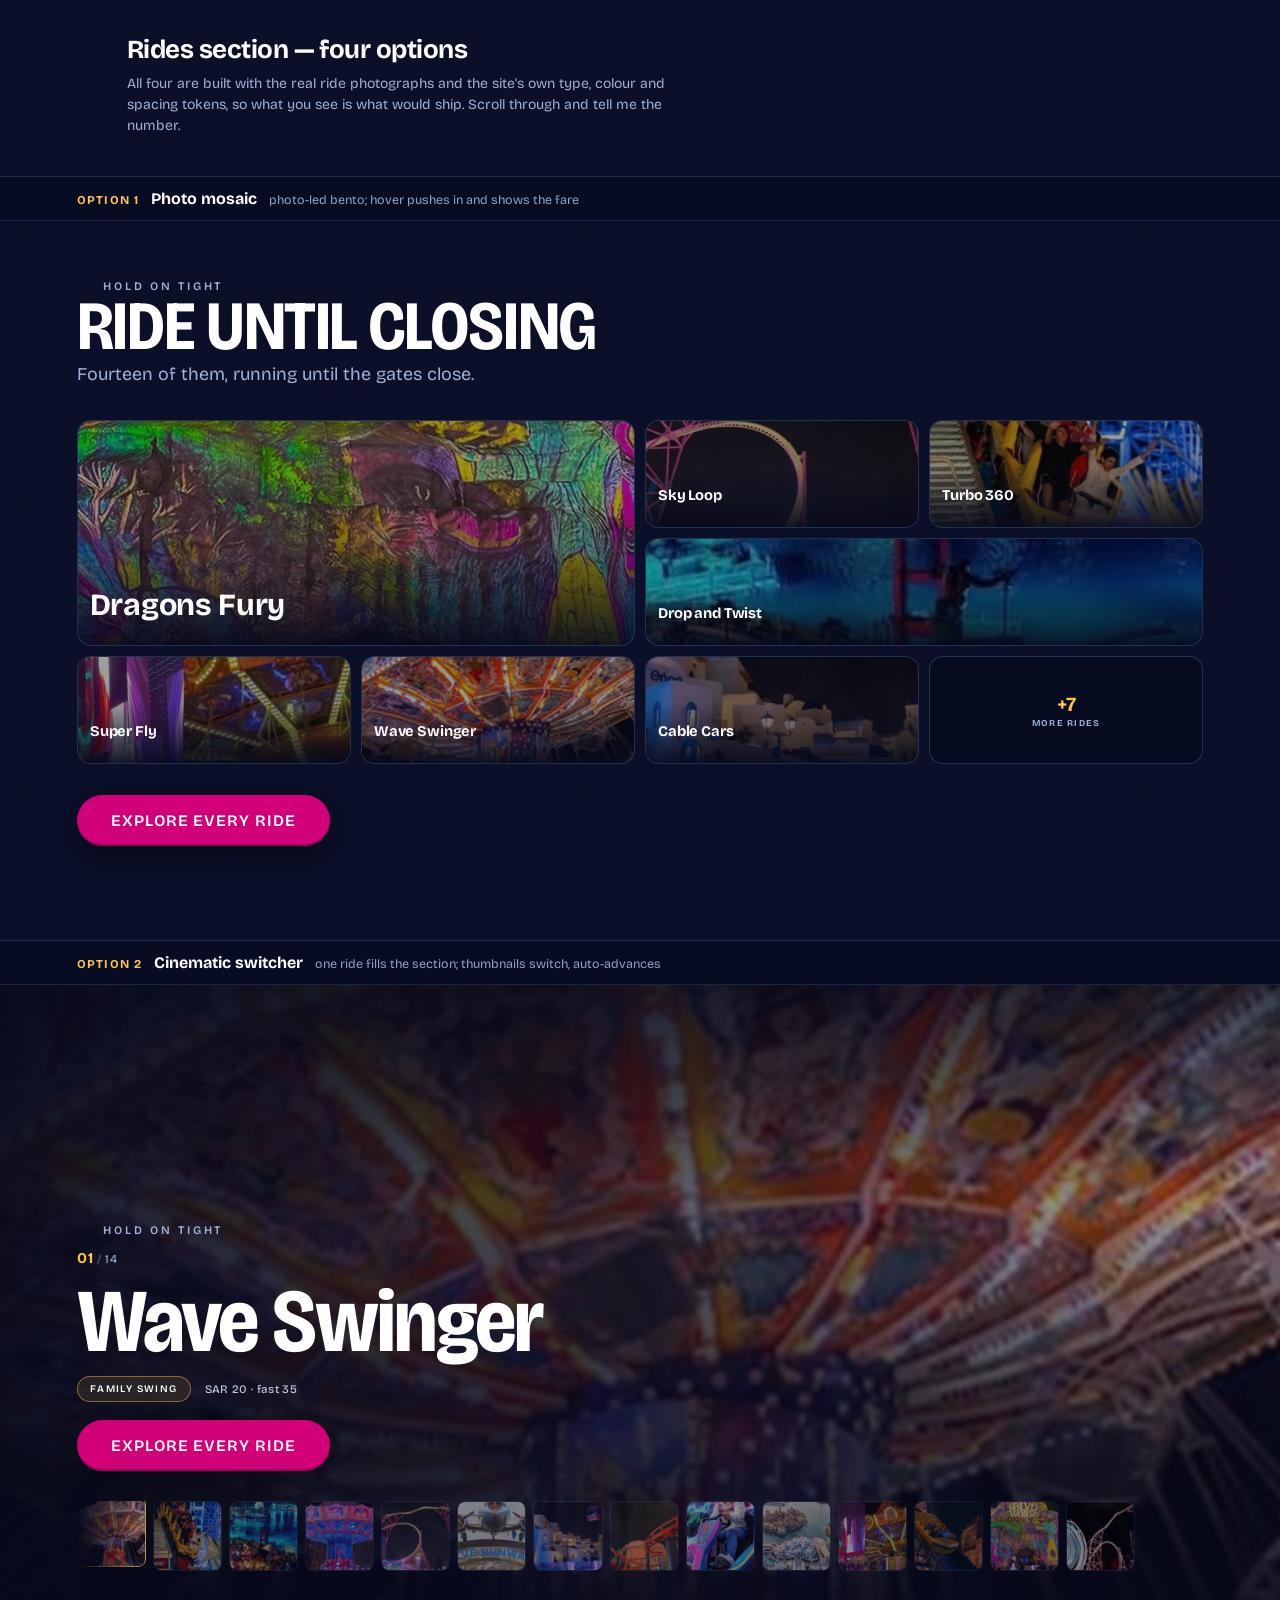
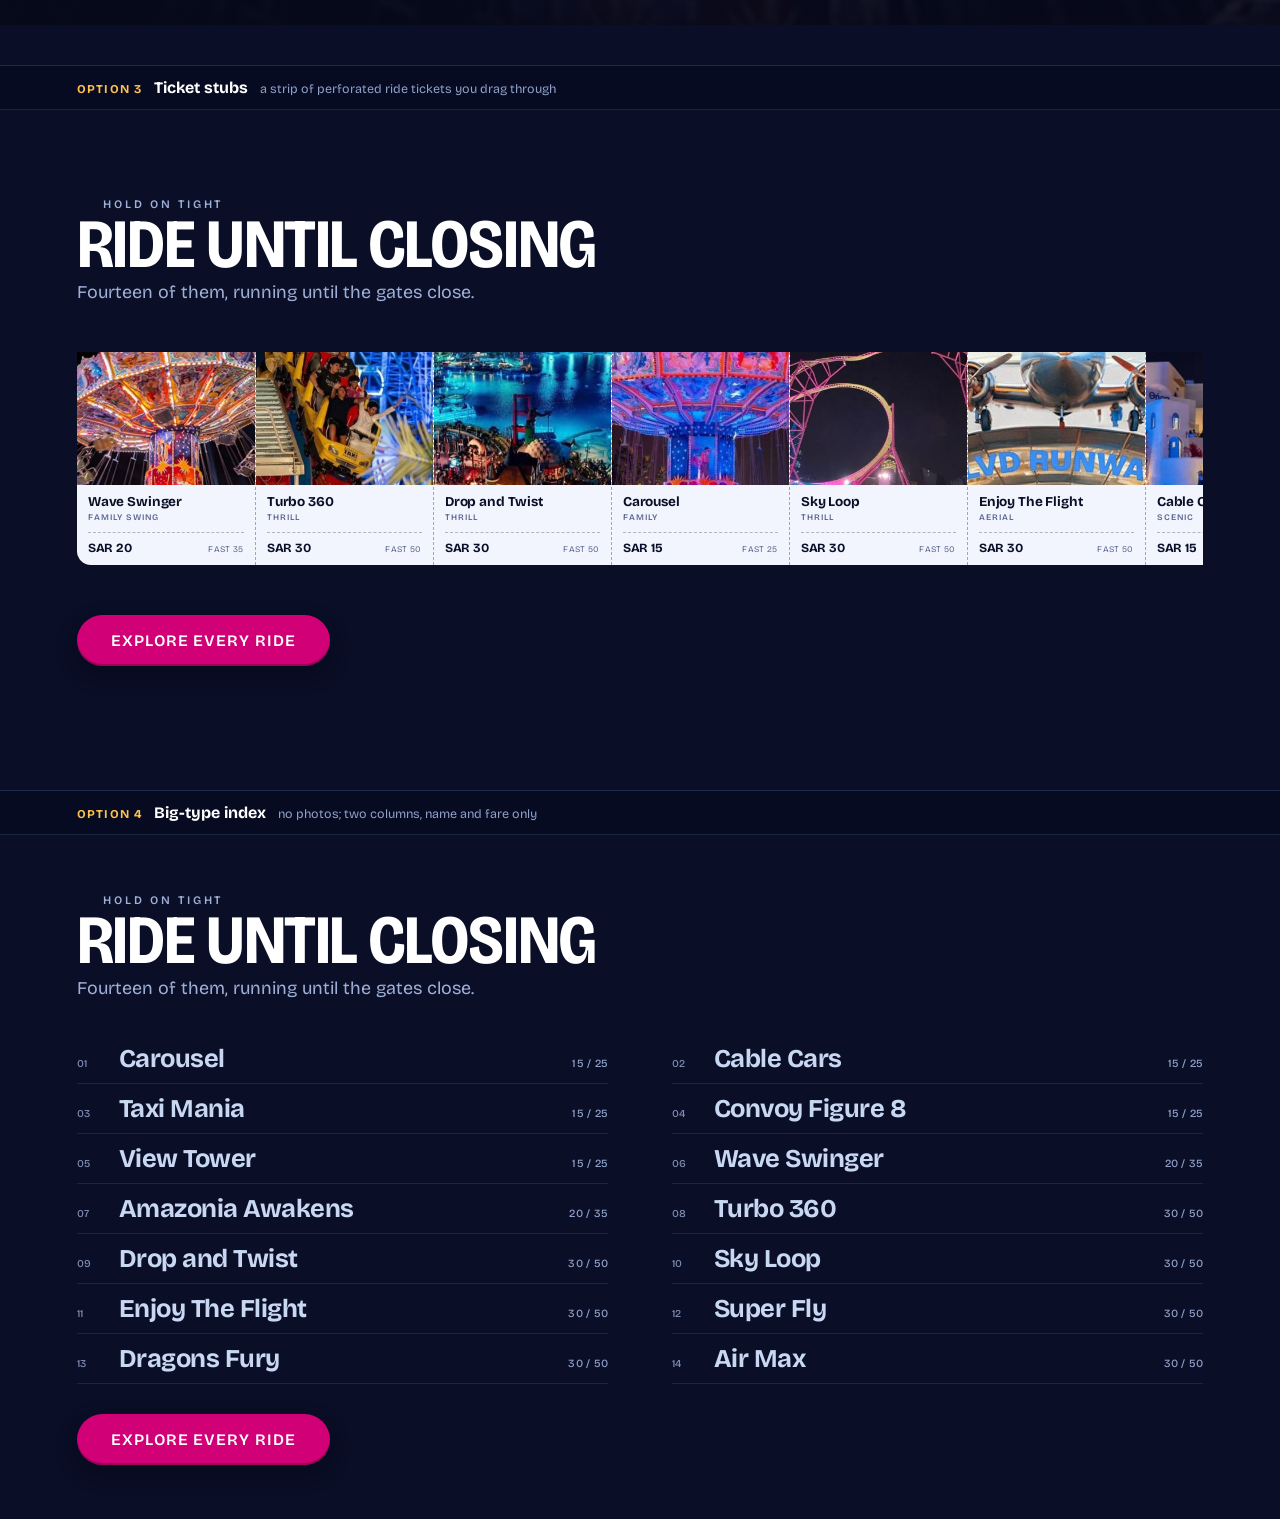
==== commit d65028d8: "Figures join the one family, and the mark keeps its colours Everything is Bricolage Grotesque now — " ====
--- a/rides-options.html
+++ b/rides-options.html
@@ -6,7 +6,7 @@
 <title>Rides section — four options</title>
 <link rel="preconnect" href="https://fonts.googleapis.com" />
 <link rel="preconnect" href="https://fonts.gstatic.com" crossorigin />
-<link href="https://fonts.googleapis.com/css2?family=Bricolage+Grotesque:opsz,wdth,wght@12..96,75..100,400..800&family=Instrument+Sans:wght@400;500;600;700&family=JetBrains+Mono:wght@400;500;700&display=swap" rel="stylesheet" />
+<link href="https://fonts.googleapis.com/css2?family=Bricolage+Grotesque:opsz,wdth,wght@12..96,75..100,400..800&family=Instrument+Sans:wght@400;500;600;700&display=swap" rel="stylesheet" />
 <link rel="stylesheet" href="css/main.css?v=372" />
 <style>
   /* just the scaffolding for comparing — none of this ships.
--- a/css/main.css
+++ b/css/main.css
@@ -35,16 +35,21 @@
      roles without going flat. Instrument Sans stays as the fallback for anything
      that loads before the webfont does.
 
-     JetBrains Mono is still here, and only for FIGURES — times, prices, counts,
-     durations. That is not a style choice: it is what makes a column of prices or
-     a night's showtimes line up, because the digits are the same width. Prose
-     never takes it. */
+     Figures are the same family too — see --fig. They keep their own identity
+     through tabular-nums rather than through a second typeface. */
   --disp: 'Bricolage Grotesque', 'Instrument Sans', system-ui, sans-serif;
   --body: 'Bricolage Grotesque', 'Instrument Sans', system-ui, -apple-system, sans-serif;
   --ui:   'Bricolage Grotesque', 'Instrument Sans', system-ui, -apple-system, sans-serif;
-  --mono: 'JetBrains Mono', ui-monospace, 'SFMono-Regular', Menlo, monospace;
+  /* Figures. Bricolage, like everything else — and the alignment survives, because
+     Bricolage carries real tabular figures: with font-variant-numeric: tabular-nums
+     on, "1111" and "0000" both measure 97.16px at 40px/700, where proportionally
+     they are 52.8 and 102.97. Every figure rule below sets tabular-nums, so a column
+     of prices or a night's showtimes still lines up.
+     Named --fig, not --mono: it is no longer a monospaced face, and a token called
+     --mono holding a proportional one would mislead whoever reads this next. */
+  --fig: 'Bricolage Grotesque', 'Instrument Sans', system-ui, sans-serif;
   --ease: cubic-bezier(.32,.72,0,1);
-  --hand: 'Caveat', cursive;
+  --hand: 'Bricolage Grotesque', 'Instrument Sans', system-ui, sans-serif;
   /* the park map's own backdrop, sampled from the artwork's edges, so the map
      page and the plan on it are one continuous surface */
   --map-bg: #223a76;
@@ -470,15 +475,16 @@
   transform-style: preserve-3d; will-change: transform;
 }
 .hero-logo {
-  /* white, whatever the source artwork's own colours are: brightness(0) flattens
-     it to black and invert(1) lifts that to white in one pass, which survives the
-     logo being re-exported in another palette */
+  /* No colour filter. It used to be brightness(0) invert(1), which flattened the
+     whole mark to white — burst and wordmark alike. The burst now shows the
+     artwork's own palette and the wordmark is set white inside the SVG itself, so
+     only the shadow is applied here. */
   /* Heights are for the *cropped* mark (img/blvd-world-mark.svg), whose ink fills
      its box. The old file wrapped the same mark in 314 units of padding a side, so
      it drew at 45% of whatever height was set — every number here used to be more
      than double what it looked like. */
   height: clamp(76px, 8.6vw, 130px); width: auto;
-  filter: brightness(0) invert(1) drop-shadow(0 3px 20px rgba(2, 4, 14, .72));
+  filter: drop-shadow(0 3px 20px rgba(2, 4, 14, .72));
 }
 .hero-title { font-family: var(--disp); line-height: .96; display: grid; }
 .hero-title .line {
@@ -546,15 +552,17 @@
 .view.active .hero-sub   { animation: heroIn .9s .98s cubic-bezier(.2,.8,.25,1) both; }
 .view.active .hero-ctas  { animation: heroIn .9s 1.1s cubic-bezier(.2,.8,.25,1) both; }
 .view.active .hero-ui .hero-logo { animation: heroLogoIn .9s .74s cubic-bezier(.2,.8,.25,1) both; }
+/* The keyframes carry the filter, and an animation with `both` owns that property
+   for good — which is why dropping brightness(0) invert(1) from .hero-logo alone left
+   the mark still flattened to white. Both stops had to lose it too. */
 @keyframes heroLogoIn {
   from {
     opacity: 0; transform: translateY(34px) scale(.96);
-    filter: brightness(0) invert(1) blur(10px);
+    filter: blur(10px);
   }
   to {
     opacity: 1; transform: none;
-    filter: brightness(0) invert(1)
-            drop-shadow(var(--sh-1));
+    filter: drop-shadow(0 3px 20px rgba(2, 4, 14, .72));
   }
 }
 .view.active .hero-ui .linkish { animation: heroIn .9s 1.22s cubic-bezier(.2,.8,.25,1) both; }
@@ -655,7 +663,7 @@
   white-space: nowrap; max-width: 100%;
 }
 .bt-price b {
-  font-family: var(--mono); font-size: 14px; font-weight: 700; letter-spacing: .01em;
+  font-family: var(--fig); font-size: 14px; font-weight: 700; letter-spacing: .01em;
   color: #fff; text-transform: none;
   font-variant-numeric: tabular-nums;
 }
@@ -708,7 +716,7 @@
   text-shadow: 0 1px 7px rgba(3, 6, 22, .85);
 }
 .hero-price b {
-  font-family: var(--mono); font-size: 14px; font-weight: 700; letter-spacing: .01em;
+  font-family: var(--fig); font-size: 14px; font-weight: 700; letter-spacing: .01em;
   color: #fff; text-transform: none;
   font-variant-numeric: tabular-nums;
 }
@@ -948,7 +956,7 @@
 .el-tag {
   margin: 0; padding-top: 9px;
   border-top: 1px solid color-mix(in srgb, var(--ink, #fff) 34%, transparent);
-  font-family: var(--mono); font-size: 8.5px; font-weight: 500; letter-spacing: .17em;
+  font-family: var(--fig); font-size: 8.5px; font-weight: 500; letter-spacing: .17em;
   text-transform: uppercase; text-align: center;
   color: color-mix(in srgb, var(--ink, #fff) 78%, transparent);
 }
@@ -2203,7 +2211,7 @@
   justify-content: center; margin-top: 2px;
 }
 .rp-count {
-  font-family: var(--mono); font-weight: 700; font-size: clamp(34px, 4.4vw, 54px);
+  font-family: var(--fig); font-weight: 700; font-size: clamp(34px, 4.4vw, 54px);
   letter-spacing: -.04em; color: var(--pick); line-height: 1;
   font-variant-numeric: tabular-nums;
 }
@@ -2473,7 +2481,7 @@
   display: flex; align-items: baseline; gap: 4px;
 }
 .bc-cur {
-  font-family: var(--mono); font-weight: 500; font-size: 10px; letter-spacing: .04em;
+  font-family: var(--fig); font-weight: 500; font-size: 10px; letter-spacing: .04em;
   color: rgba(226, 236, 255, .66);
 }
 /* a figure that just changed gives a small kick, so a tap is felt */
@@ -2532,7 +2540,7 @@
 .cash-steps li:hover { border-color: rgba(255, 194, 77, .45); }
 .cs-num {
   grid-row: 1 / span 2; align-self: start; padding-top: 2px;
-  font-family: var(--mono); font-weight: 700; font-size: 12px;
+  font-family: var(--fig); font-weight: 700; font-size: 12px;
   color: var(--gold); font-variant-numeric: tabular-nums; letter-spacing: .04em;
 }
 .cs-do {
@@ -2656,14 +2664,14 @@
 .sch-gap {
   position: absolute; left: 0; right: 0; top: -1px;
   display: flex; align-items: center; gap: 10px;
-  font-family: var(--mono); font-size: 9.5px; font-weight: 500; letter-spacing: .1em;
+  font-family: var(--fig); font-size: 9.5px; font-weight: 500; letter-spacing: .1em;
   text-transform: uppercase; color: #6d7ba4;
   pointer-events: none;
 }
 .sch-gap i { flex: 1; height: 1px; background: rgba(124, 196, 255, .13); }
 
 .sch-time {
-  font-family: var(--mono); font-weight: 700; font-size: clamp(15px, 1.6vw, 19px);
+  font-family: var(--fig); font-weight: 700; font-size: clamp(15px, 1.6vw, 19px);
   letter-spacing: -.02em; color: #fff; font-variant-numeric: tabular-nums;
   display: flex; align-items: baseline; gap: 4px;
 }
@@ -2699,7 +2707,7 @@
 .sm-kind.t-dance { color: #ff9fdf; }
 .sm-dur {
   position: relative; padding-left: 9px;
-  font-family: var(--mono); font-size: 9.5px; font-weight: 500; letter-spacing: .06em;
+  font-family: var(--fig); font-size: 9.5px; font-weight: 500; letter-spacing: .06em;
   color: var(--ink-faint); font-variant-numeric: tabular-nums;
 }
 .sm-dur::before {
@@ -2916,7 +2924,7 @@
   color: #fff;
 }
 .bm-list a span {
-  font-family: var(--mono); font-size: 11px; font-weight: 500; color: #9fb0d8;
+  font-family: var(--fig); font-size: 11px; font-weight: 500; color: #9fb0d8;
   white-space: nowrap; font-variant-numeric: tabular-nums;
 }
 .bm-note {
@@ -3283,16 +3291,18 @@
 }
 
 /* ═══════════════ FIGURES ═══════════════ */
-/* mono has no weight above 700, so anything asking for 800+ is capped here
-   rather than left to the browser to synthesise */
+/* the figure faces were capped at 700 while this was JetBrains Mono, which has no
+   weight above it. Bricolage goes to 800, but the cap stays: a price should not
+   out-weigh the heading above it. */
 .bt-price b, .eat-price b, .rc-note b, .tk-price b, .pk-price,
 .tk-count, .cf-one b, .bc-meter dd,
 .rx-reg b, .rx-fast b, .rx-count b, .pb-count b, .pb-n { font-weight: 700; }
 
-/* ── figures are set in mono, and only figures ──
-   Every price, time, duration, count and hanging section number. Not labels,
-   not prose, not headings — a programme sets its schedule in mono because the
-   columns have to line up, and that discipline is the whole effect. */
+/* ── figures, and only figures ──
+   Every price, time, duration, count and hanging section number. What separates
+   them from the prose around them is no longer the family — it is all one family
+   now — but tabular-nums: the digits take equal widths here and proportional ones
+   everywhere else, so the columns line up and the prose still reads naturally. */
 .sec-num,
 .tk-price b, .tk-count, .tk-rate, .pk-price, .pk-count,
 .rx-reg b, .rx-fast b, .rx-no, .rx-count, .rx-count b, .cf-one b,
@@ -3301,11 +3311,12 @@
 .rp-count, .pb-count b, .pb-n,
 .bc-meter dd, .bc-cur, .bd-note,
 .rx-chip b, .pp-chip b, .show-tabs button b {
-  font-family: var(--mono);
+  font-family: var(--fig);
   font-variant-numeric: tabular-nums;
-  font-feature-settings: "ss01", "zero" 0;
-}
-/* mono runs wide, so the figures pull their tracking in a little */
+  font-feature-settings: "tnum" 1;
+}
+/* tabular digits run wider than the proportional ones, so the figures pull their
+   tracking in a little to compensate */
 .tk-price b, .pk-price, .tk-count, .sch-time, .rx-count b, .cf-one b,
 .bc-meter dd { letter-spacing: -.03em; }
 /* and the small uppercase mono bits open out instead */
@@ -3656,7 +3667,7 @@
   font-size: clamp(15px, 1.9vw, 24px); letter-spacing: -.015em; color: #fff;
 }
 .lbx-count {
-  margin: 0; font-family: var(--mono); font-size: 12px; font-weight: 500;
+  margin: 0; font-family: var(--fig); font-size: 12px; font-weight: 500;
   letter-spacing: .1em; color: #8fa0c8; font-variant-numeric: tabular-nums;
 }
 
@@ -3992,7 +4003,7 @@
 }
 .hv:hover, .hv:focus-within { opacity: 1; }
 .hv-label {
-  margin: 0; font-family: var(--mono); font-size: 9px; font-weight: 500;
+  margin: 0; font-family: var(--fig); font-size: 9px; font-weight: 500;
   letter-spacing: .18em; text-transform: uppercase; color: #8fa0c8;
 }
 .hv-opts { display: grid; gap: 4px; }
@@ -4005,7 +4016,7 @@
 .hv-opt b {
   font-family: var(--ui); font-size: 11.5px; font-weight: 600; letter-spacing: .04em;
 }
-.hv-opt span { font-family: var(--mono); font-size: 8.5px; letter-spacing: .08em; color: #8fa0c8; }
+.hv-opt span { font-family: var(--fig); font-size: 8.5px; letter-spacing: .08em; color: #8fa0c8; }
 .hv-opt:hover { background: rgba(199, 226, 255, .1); border-color: rgba(199, 226, 255, .22); }
 .hv-opt.on {
   background: var(--btn); border-color: transparent; color: var(--btn-ink);
@@ -4245,7 +4256,7 @@
   text-shadow: 0 1px 7px rgba(3, 6, 22, .8);
 }
 html[data-hero="cartoon"] .hero-cta .hc-price b {
-  font-family: var(--mono); font-size: 17px; font-weight: 700; letter-spacing: -.01em;
+  font-family: var(--fig); font-size: 17px; font-weight: 700; letter-spacing: -.01em;
   color: #fff; text-transform: none; font-variant-numeric: tabular-nums;
 }
 
